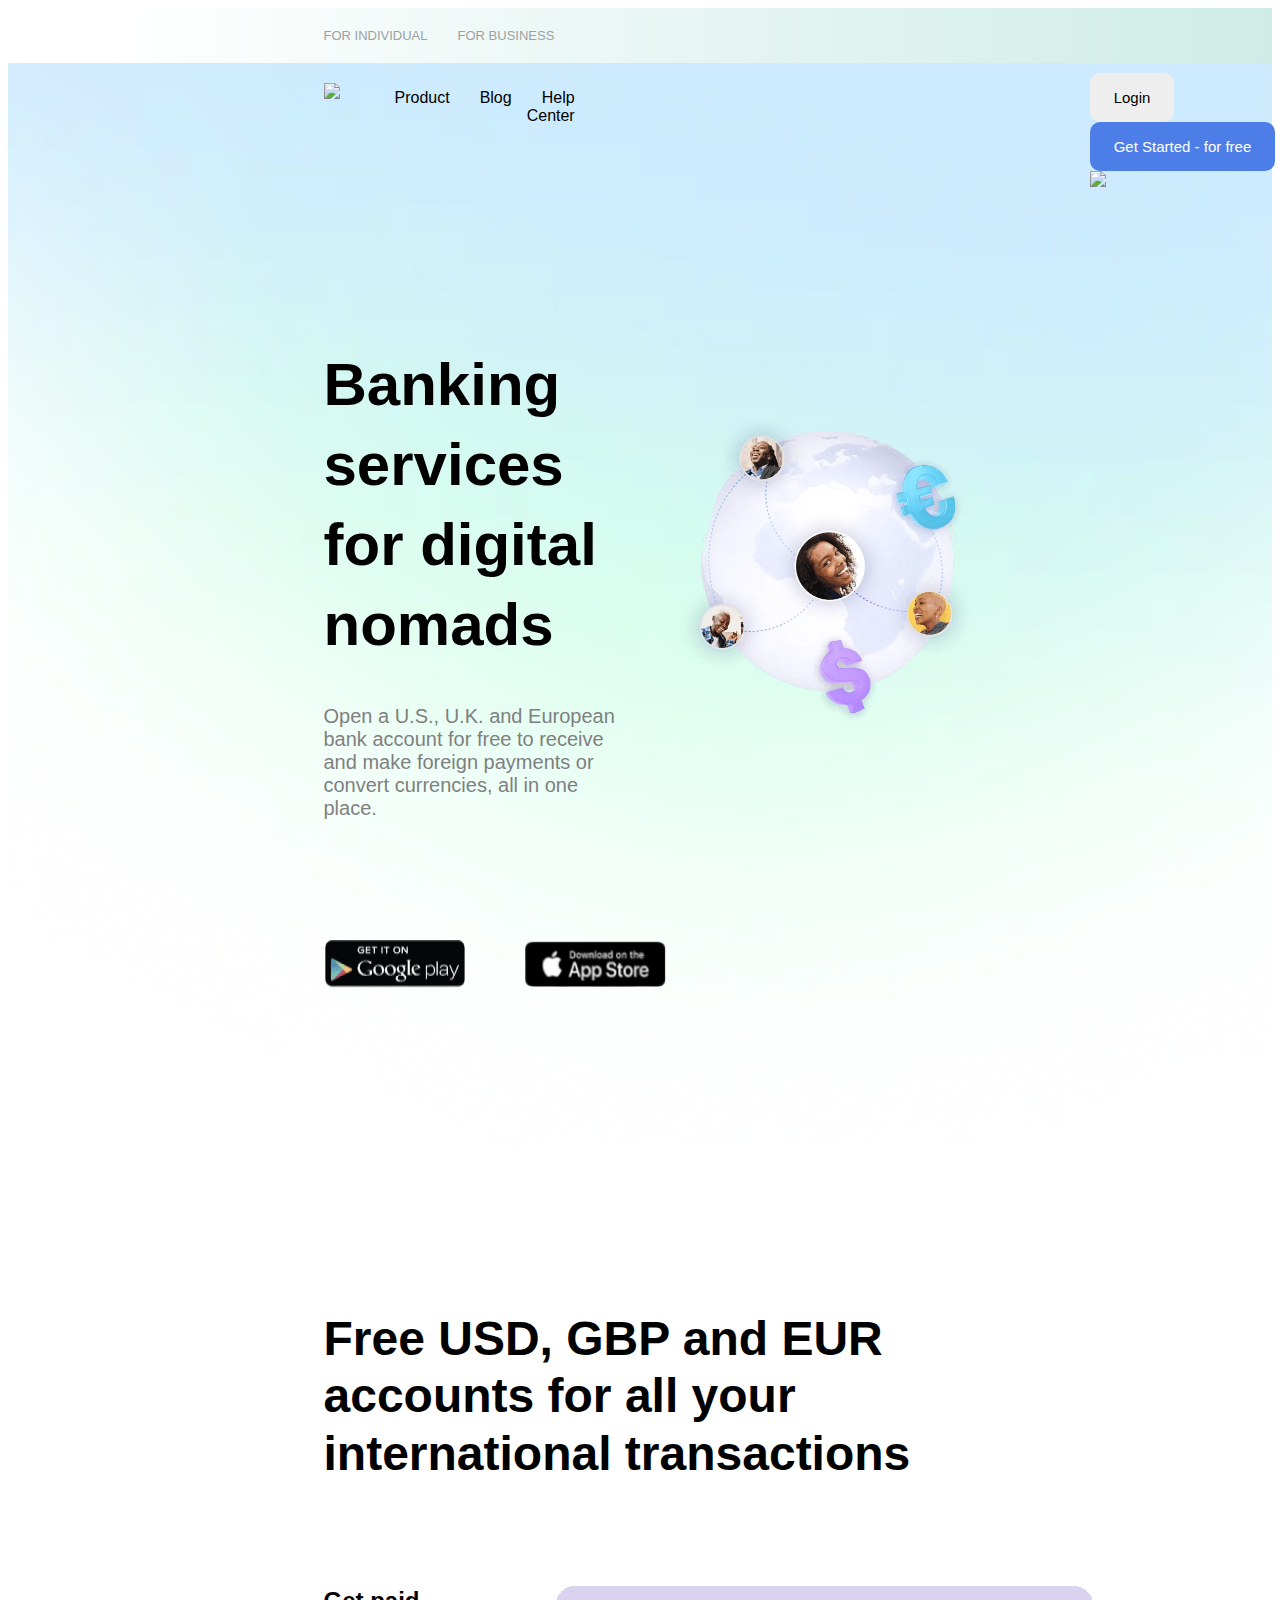
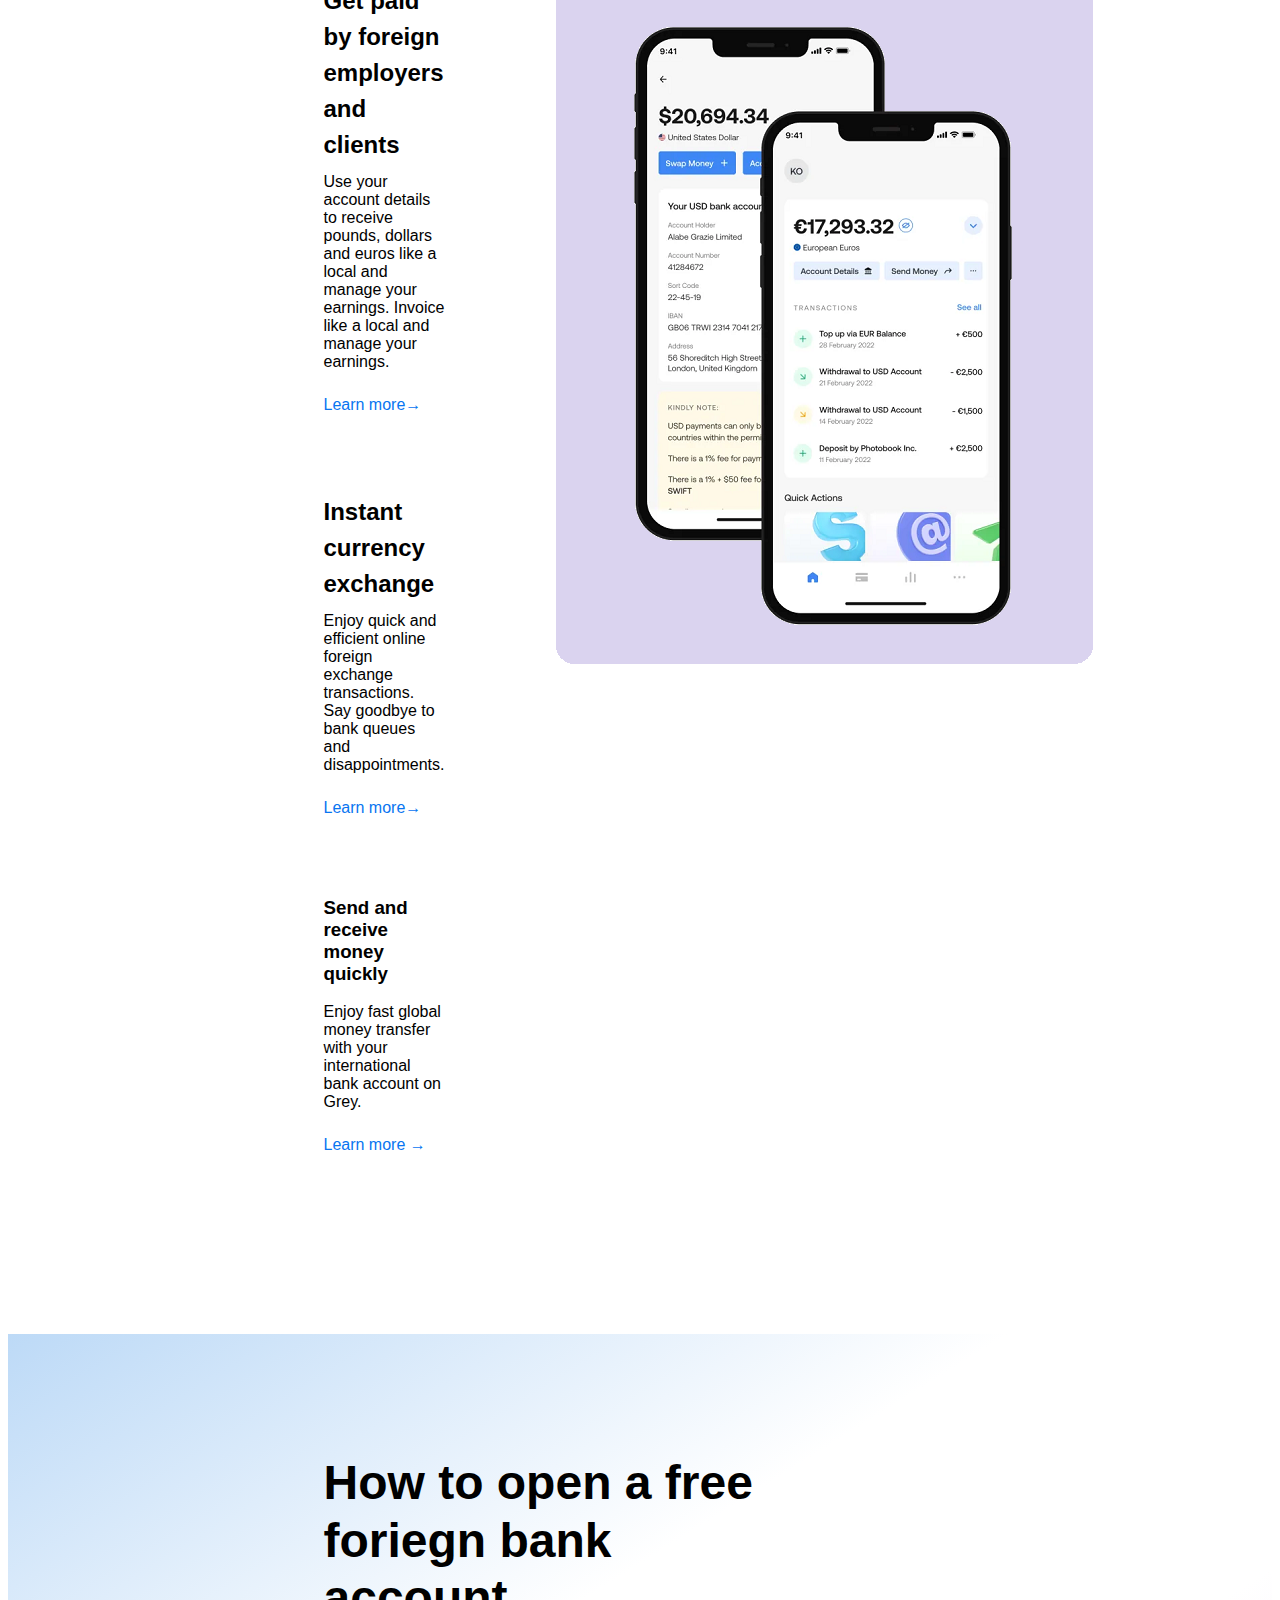
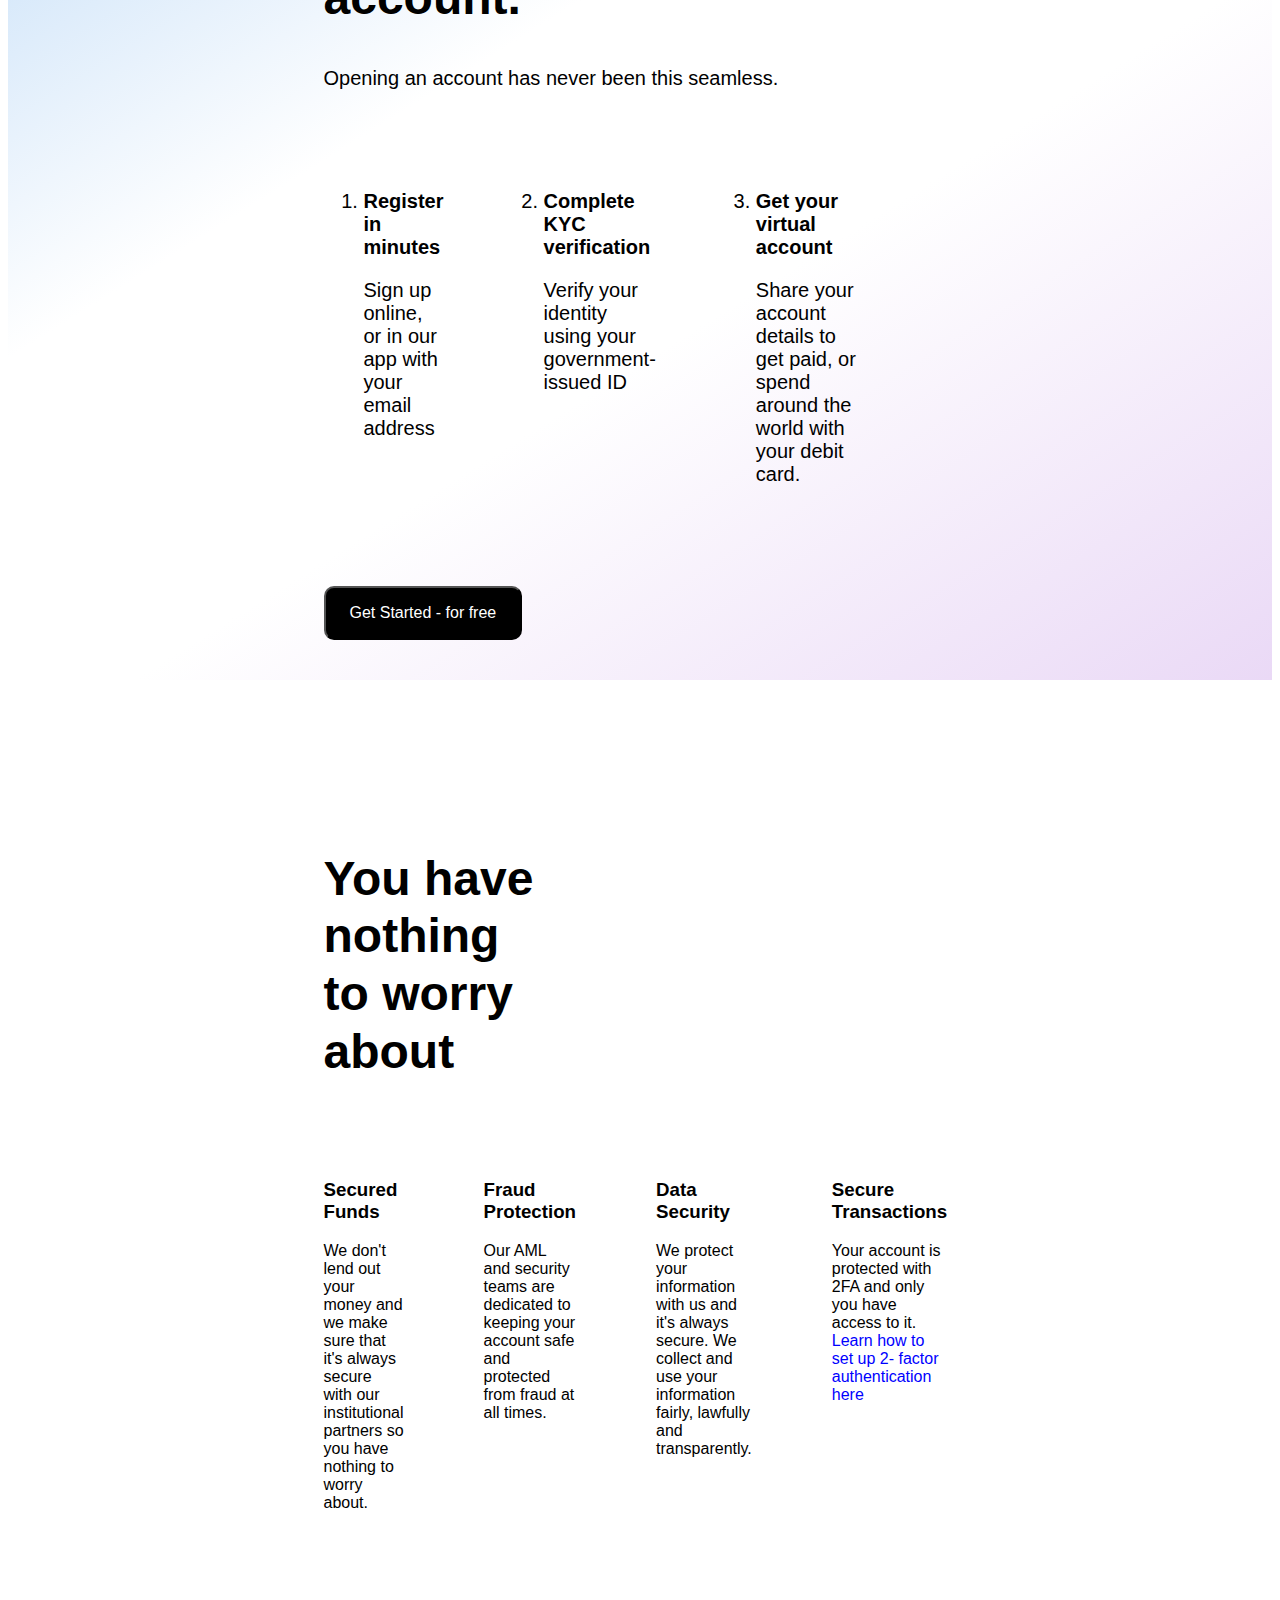
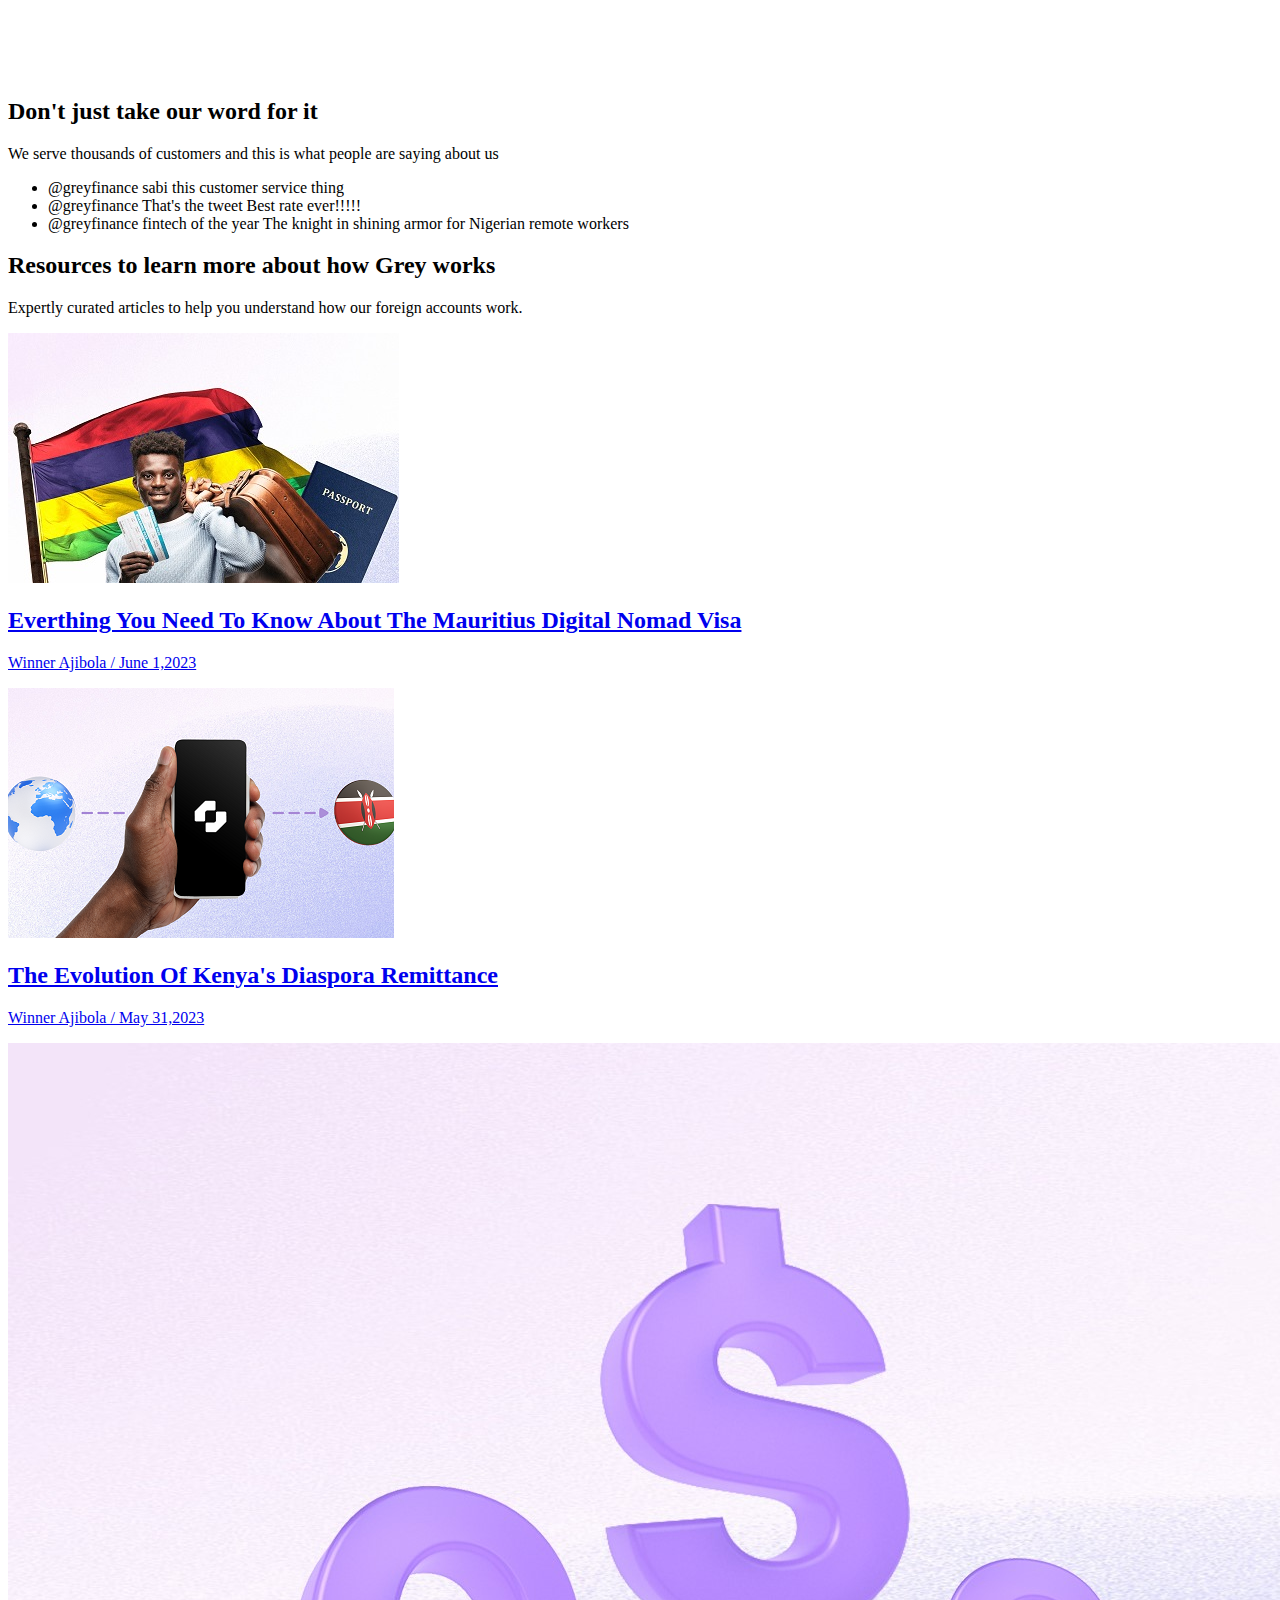
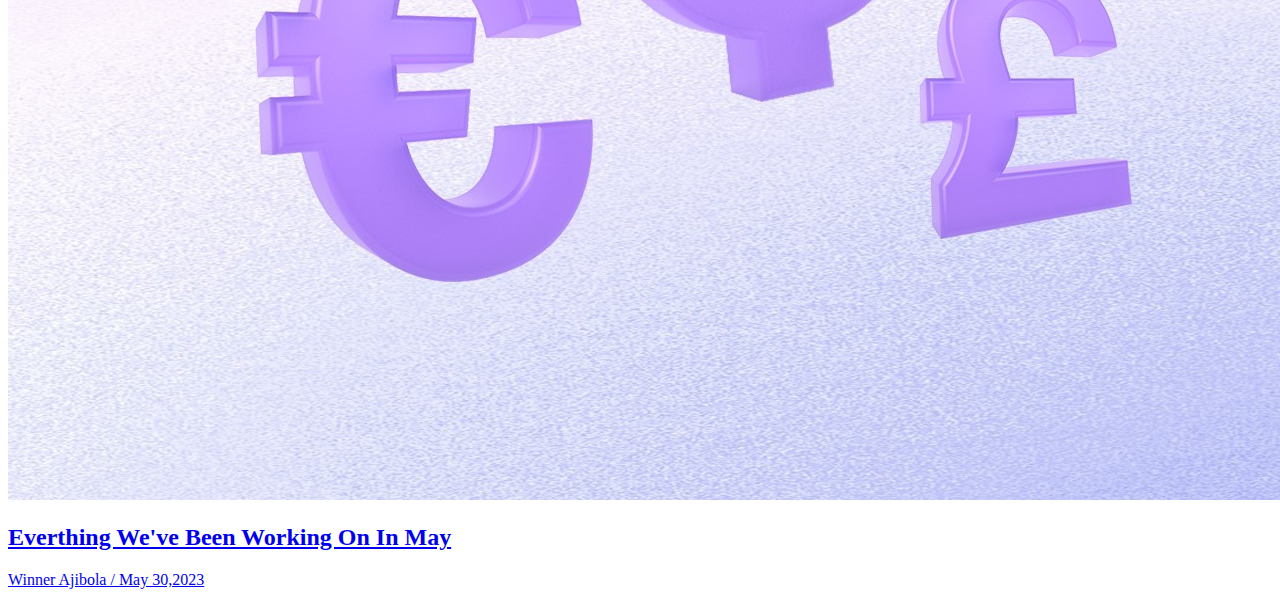
==== grey.html @ 2626959c "first commit" ====
<!DOCTYPE html>
<html lang="en">
<head>
    <title>GRAY CLONE</title>
    <link rel="stylesheet" type="text/css" href="style.css">
</head>
<body>
    <section class="switch">
        <nav>
                <ul class="nav">  
                    <li><a href="#">FOR INDIVIDUAL</a></li>
                    <li><a href="#">FOR BUSINESS</a></li>
                </ul>
        </nav>
    </section>

    <section class="section1">
        <nav id="navbar">
            <div class="logo">
                <img src="../grey/images/grey logo.webp">
            </div>
            <div class="container-1">
                <ul>
                    <li><a href="#">Product</a></li>
                    <li><a href="#">Blog</a></li>
                    <li><a href="#">Help Center</a></li>
                </ul>
            </div>

            <div id="log-in">
                <input class="button-login" type="button" value="Login" name="Login">
                <input class="button-get" type="button" value="Get Started - for free" name="Get Started-For Free">
                <img src="#" class="dropdown">
            </div>
        </nav>
        <div class="intro">
            <div class="body">
                <h1>Banking services for digital nomads</h1>
                <p>Open a U.S., U.K. and European bank account for free to receive and make foreign payments or convert currencies, all in one place.</p>
                <div class="store">
                    <a href="#"><img src="./images/googleplay.png"></a>
                    <a href="#"><img src="./images/applestore.png"></a>
                </div>
            </div>
            
            <div id="image1">
                <!--<img src="../grey/images/image1.webp">-->
            </div>
        </div>
    </section>

    <section class="section2">
        <h1>Free USD, GBP and EUR accounts for all your international transactions</h1>

        <div id="sec2body">

            <div id="items">

                <div class="item1">
                    <h2>Get paid by foreign employers and clients</h2>
                    <p>Use your account details to receive pounds, dollars and euros like a local and manage your earnings. Invoice like a local and manage your earnings.</p>
                    <a href="#">Learn more&#8594;</a>
                </div>
                
                <div class="item2">
                    <h2>Instant currency exchange</h2>
                    <p>Enjoy quick and efficient online foreign exchange transactions. Say goodbye to bank queues and disappointments.</p>
                    <a href="#">Learn more&#8594;</a>
                </div>

                <div class="item3">
                    <h3>Send and receive money quickly</h3>
                    <p>Enjoy fast global money transfer with your international bank account on Grey.</p>
                    <a href="#">Learn more &#8594;</a>
                </div>
            </div>

            <div id="sec2img">
                <img src="./images/sec2img.png">
            </div>
        </div>
    </section>

    <section class="section3">
        <div class="sec3body">
            <h2>How to open a free foriegn bank account.</h2>

            <p>Opening an account has never been this seamless.</p>
            
            <div class="section3-list">
                <ol>

                    <li>
                        <h3>Register in minutes</h3>
                        <p>Sign up online, or in our app with your email address</p>
                    </li>

                    <li>
                        <h3>Complete KYC verification</h3>
                        <p>Verify your identity using your government-issued ID</p>
                    </li>

                    <li>
                        <h3>Get your virtual account</h3>
                        <p>Share your account details to get paid, or spend around the world with your debit card.</p>
                    </li>

                </ol>
            </div>

            <button class="getstarted" >Get Started - for free</button>
        </div>

    </section>

    <section class="section4">
        <div class="sec4body">
            <h2>You have nothing to worry about</h2>
            
            <div class="section4-list">
                <ul>

                    <li>
                        <h3>Secured Funds</h3>
                        <p>We don't lend out your money and we make sure that it's always secure with our institutional partners so you have nothing to worry about.</p>
                    </li>

                    <li>
                        <h3>Fraud Protection</h3>
                        <p>Our AML and security teams are dedicated to keeping your account safe and protected from fraud at all times.</p>
                    </li>

                    <li>
                        <h3>Data Security</h3>
                        <p>We protect your information with us and it's always secure. We collect and use your information fairly, lawfully and transparently.</p>
                    </li>

                    <li>
                        <h3>Secure Transactions</h3>
                        <p>Your account is protected with 2FA and only you have access to it. <a href="#"> Learn how to set up 2- factor authentication here</a></p>
                    </li>

                </ul>
            </div>

        </div>
    </section>

    <section class="section5">
        <h2>Don't just take our word for it</h2>
        <p>We serve thousands of customers and this is what people are saying about us</p>
        <div class="section5-list">
            <ul>
                <li>@greyfinance sabi this customer service thing</li>
                <li>@greyfinance That's the tweet Best rate ever!!!!!</li>
                <li>@greyfinance fintech of the year The knight in shining armor for Nigerian remote workers</li>
            </ul>
        </div>
    </section>

    <section class="section6">
        <h2>Resources to learn more about how Grey works</h2>
        <p>Expertly curated articles to help you understand how our foreign accounts work.</p>
        <div class="section6-list">
            <div>
                <a href="#">
                    <img src="./images/sect6img1.jpg">
                    <h2>Everthing You Need To Know About The Mauritius Digital Nomad Visa</h2>
                    <p>Winner Ajibola / June 1,2023</p>
                </a>

                <a href="#">
                    <img src="./images/sect6img2.png">
                    <h2>The Evolution Of Kenya's Diaspora Remittance</h2>
                    <p>Winner Ajibola / May 31,2023</p>
                </a>

                <a href="#">
                    <img src="./images/sect6img3.jpg">
                    <h2>Everthing We've Been Working On In May</h2>
                    <p>Winner Ajibola / May 30,2023</p>
                </a>

            </div>
        </div>
    </section>
</body>
</html>
---- style.css ----
body{
    background-color: white;
    color: black;
    margin: none;
}

 /* switch between individual and business */
.switch{
    background: linear-gradient(to left, #ceece5 0%, rgba(217, 232, 233, 0) 92%);
    width: 100%; 
    background-size: cover;
    padding: 0px;
    box-sizing: border-box;
}

.nav{
    list-style: none; 
    margin: 20px 315.5px;
    padding: 0px ;
    display: flex;
    justify-content: start;
}

.nav a{
    color: rgb(158, 161, 163);
    text-decoration: none;
    font-family: Verdana, Tahoma, sans-serif;
    font-size: 13px;
    text-size-adjust: 13px;
}

.nav li{
    display: flex;
    margin-right: 30px;
}

/* section 1 including nav bar*/
.section1{
    background-image: url(images/hero-bj.webp);
    min-height: 100vh;
    background-position: 50% 0;
    background-repeat: no-repeat;
    background-size: cover;
    padding-top: 10px;
    padding-left: 0px;
    padding-right: 25px;
}

#navbar{
    margin: 0px 315.5px;
    align-content: center;
}

nav{
    display: flex;
    justify-content: space-between;
}

.logo img{
    max-width: 100px;
    max-height: 29.53px;
    padding: 0%;
    margin-top: 10px;
    align-content: flex-start;
}

.container-1{
    margin-right: 500px;
}


.container-1 ul{
    display: flex;
    list-style: none; 
}

.container-1 a{
    text-decoration: none;
    color: black;
    padding: 15px;
    font-family: Aeonik, sans-serif;
    font-size: 16px;
    font-weight: 400;
}

#log-in{
    margin-right: 15px;
    align-items: start;
}

.button-login{
    background-color: rgb(238, 238, 238);
    color: #000000;
    border-radius: 10px;
    padding: 16px 24px;
    font-size: 15px;
    font-family: sans-serif;
    margin-right: 5px;
    border-style: none;
}

.button-get{
    background-color: rgb(77, 126, 231);
    color: #ffffff;
    border-radius: 10px;
    padding: 16px 24px;
    font-size: 15px;
    font-family: sans-serif;
    border-style: none;
}
   
.intro{
    margin: 100px 315.5px;
    padding: 14px 0px 140px 0px;
    display: flex;
    align-content: center;
}

.body{
    margin-right: 50px;
}

.body h1{
    font-family: Aeonik, sans-serif;
    line-height: 80px;
    font-size: 60px;
    font-weight: 1000px;
}

.body p{
    font-family: Aeonik, sans-serif;
    font-size: 20px;
    font-weight: 3px;
    color: grey;
}

#image1{
    height: 530px;
    max-width: 100%;
    min-width: 50%;
    background-image: url(./images/image1.webp);
    background-position: 50%;
    background-repeat: no-repeat;
    background-size: contain;
    border-radius: 20px;
    position: relative;
}

.store{
    display: flex;
    max-width: 300px;
}

.store a{
    max-width: 100px;
    max-height: 29.53px;
    padding-right: 100px;
    margin: 100px 0px;
}

/* section 2 */
.section2{
    background-color: white;
    margin: 100px 315.5px;
}

.section2 h1{
    color: black;
    font-family: Aeonik, sans-serif;
    font-size: 48px;
    font-weight: 700;
    line-height: 120%;
    margin-bottom: 80px;
}

#sec2body{
    display: flex;
    margin-top: 100px;
    justify-content: space-between;
}

#items{
    margin-right: 50px;
}

.item1{
    margin: 0px 60px 80px 0px;
    font-family: Aeonik, sans-serif;
}

.item1 h2{
    font-size: 24px;
    margin: 0px 0px 10px 0px;
    line-height: 36px;
}

.item1 p{
    font-size: 16px;
    font-weight: 400;
    margin: 0px 0px 25px 0px;
}

.item1 a{
    text-decoration: none;
    color: rgb(8, 117, 241);
    margin: 14px 0px;
    font-size: 16px;
    font-weight: 500;
    line-height: inherit;
    cursor: pointer;
}

.item2{
    margin: 0px 60px 80px 0px;
    font-family: Aeonik, sans-serif;
}

.item2 h2{
    font-size: 24px;
    margin: 0px 0px 10px 0px;
    line-height: 36px;
}

.item2 p{
    font-size: 16px;
    font-weight: 400;
    margin: 0px 0px 25px 0px;
}

.item2 a{
    text-decoration: none;
    color: rgb(8, 117, 241);
    margin: 14px 0px;
    font-size: 16px;
    font-weight: 500;
    line-height: inherit;
    cursor: pointer;
}

.item3{
    margin: 0px 60px 80px 0px;
    font-family: Aeonik, sans-serif;
}

.item3 h2{
    font-size: 24px;
    margin: 0px 0px 10px 0px;
    line-height: 36px;
}

.item3 p{
    font-size: 16px;
    font-weight: 400;
    margin: 0px 0px 25px 0px;
}

.item3 a{
    text-decoration: none;
    color: rgb(8, 117, 241);
    margin: 14px 0px;
    font-size: 16px;
    font-weight: 500;
    line-height: inherit;
    cursor: pointer;
}

#sec2img{
    max-width: 600px;
    max-height: 700px;
    /*background-color: #d9ceec;*/
}

/* For Section 3 */
.section3{ 
    font-family: sans-serif;
    background-image: linear-gradient(148deg, rgba(49, 139, 229, .32), #fff 36%, #fff 59%, rgba(124, 19, 199, .16));
}

.sec3body{
    margin: 0px 315.5px;
    padding-top: 80px;
    padding-bottom: 40px;
}

.section3 h2{
    color: black;
    font-family: sans-serif;
    font-size: 48px;
    font-weight: 700;
    line-height: 120%;
    margin-right: 30%;
}

.section3 p{
    font-family: sans-serif;
    font-size: 20px;
}

.section3-list ol{
    display: flex;
    margin: 80px 0px;
}

.section3-list ol li{
    margin-right: 100px;
    font-family: sans-serif;
    font-size: 20px;
}

.section3-list ol li h3{
    font-family: sans-serif;
    font-weight: 600;
    font-size: 20px;
}

.getstarted{
    background-color: black;
    color: #fff;
    padding: 16px 24px;
    border-radius: 10px;
    font-family: sans-serif;
    font-size: 16px;
    font-weight: 400;
    position: relative;
}

/* section 4 */
.section4{
    margin: 170px 315.5px;
}

.sec4body h2{
    color: #000;
    margin-top: 0;
    margin-bottom: 16px;
    margin-right: 65%;
    font-family: sans-serif;
    font-size: 48px;
    font-weight: 700;
    line-height: 120%
}

.section4-list ul{
    display: flex;
    margin-top: 80px;
    font-family: sans-serif;
    font-size: 16px;
    list-style: none;
    padding: 0%;
}

.section4-list ul li{
    margin-right: 80px;
}

.section4-list ul li a{
    text-decoration: none;
    color: blue;
}
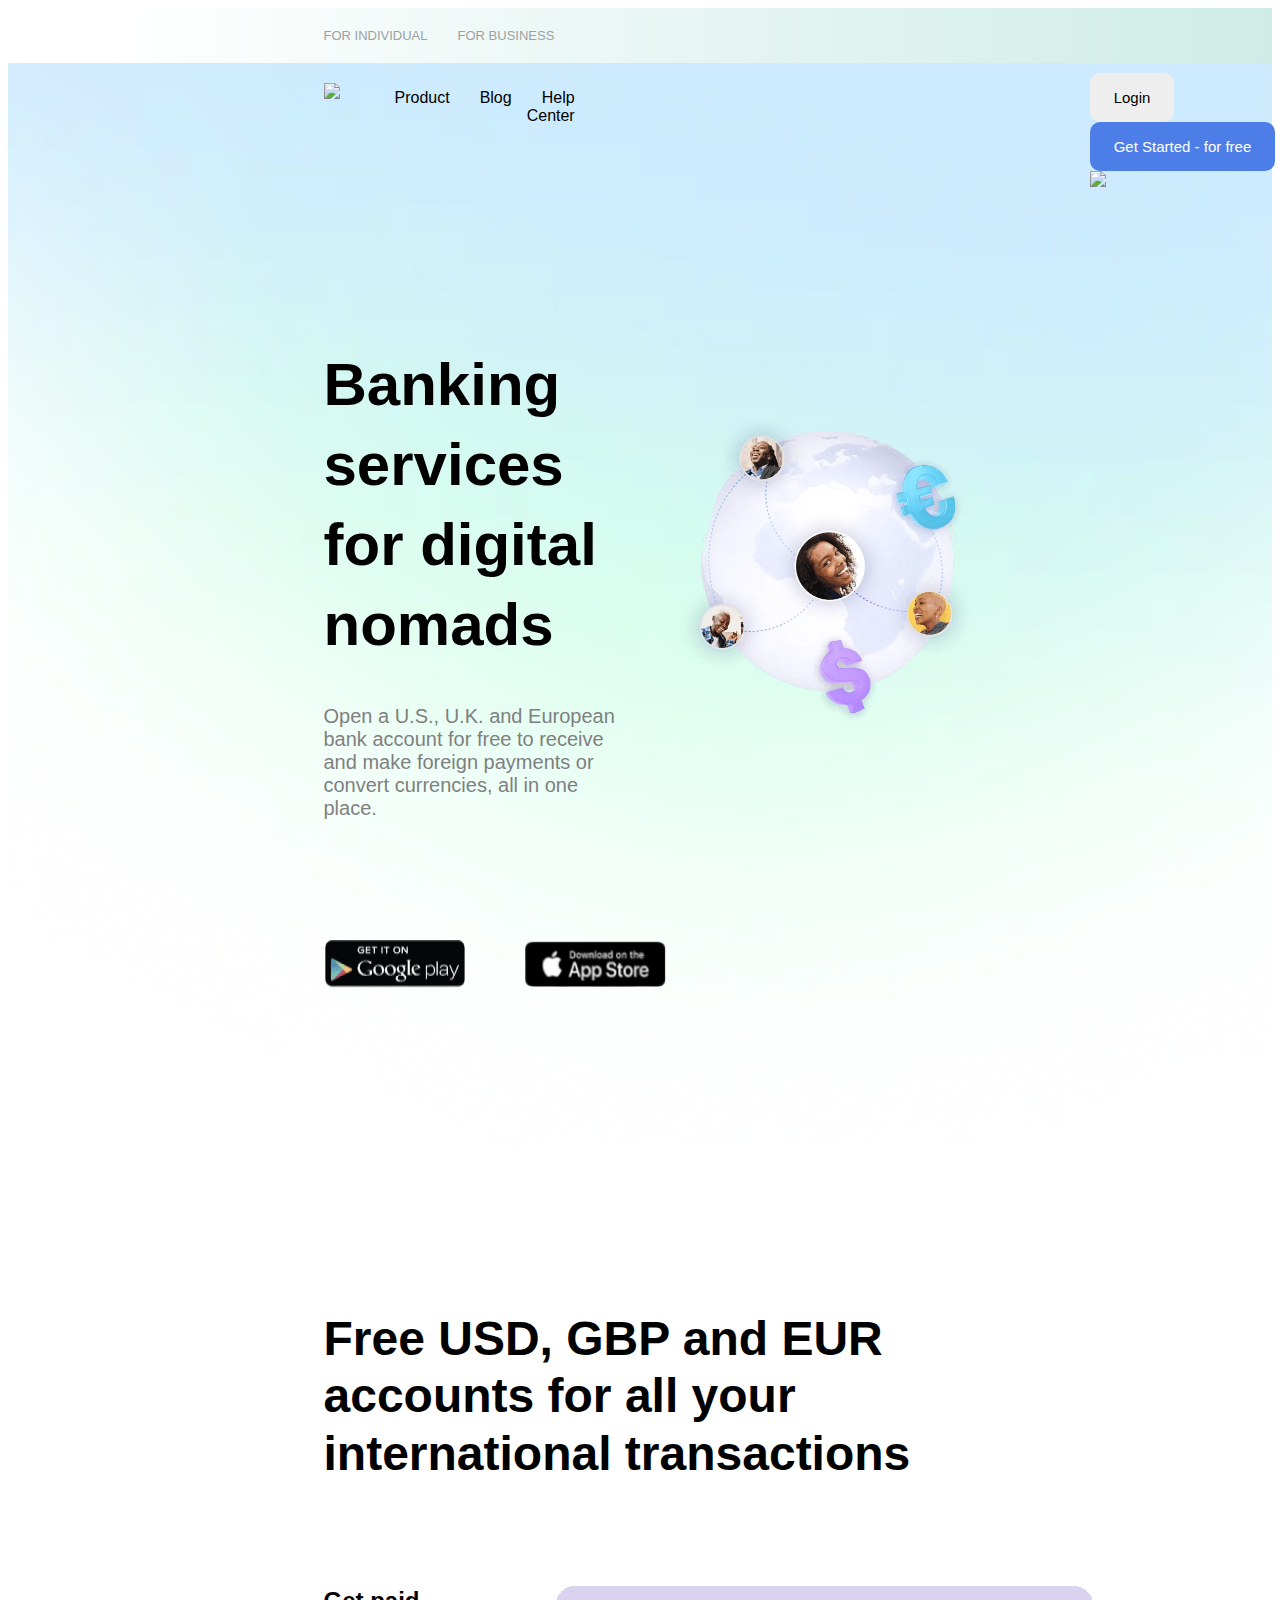
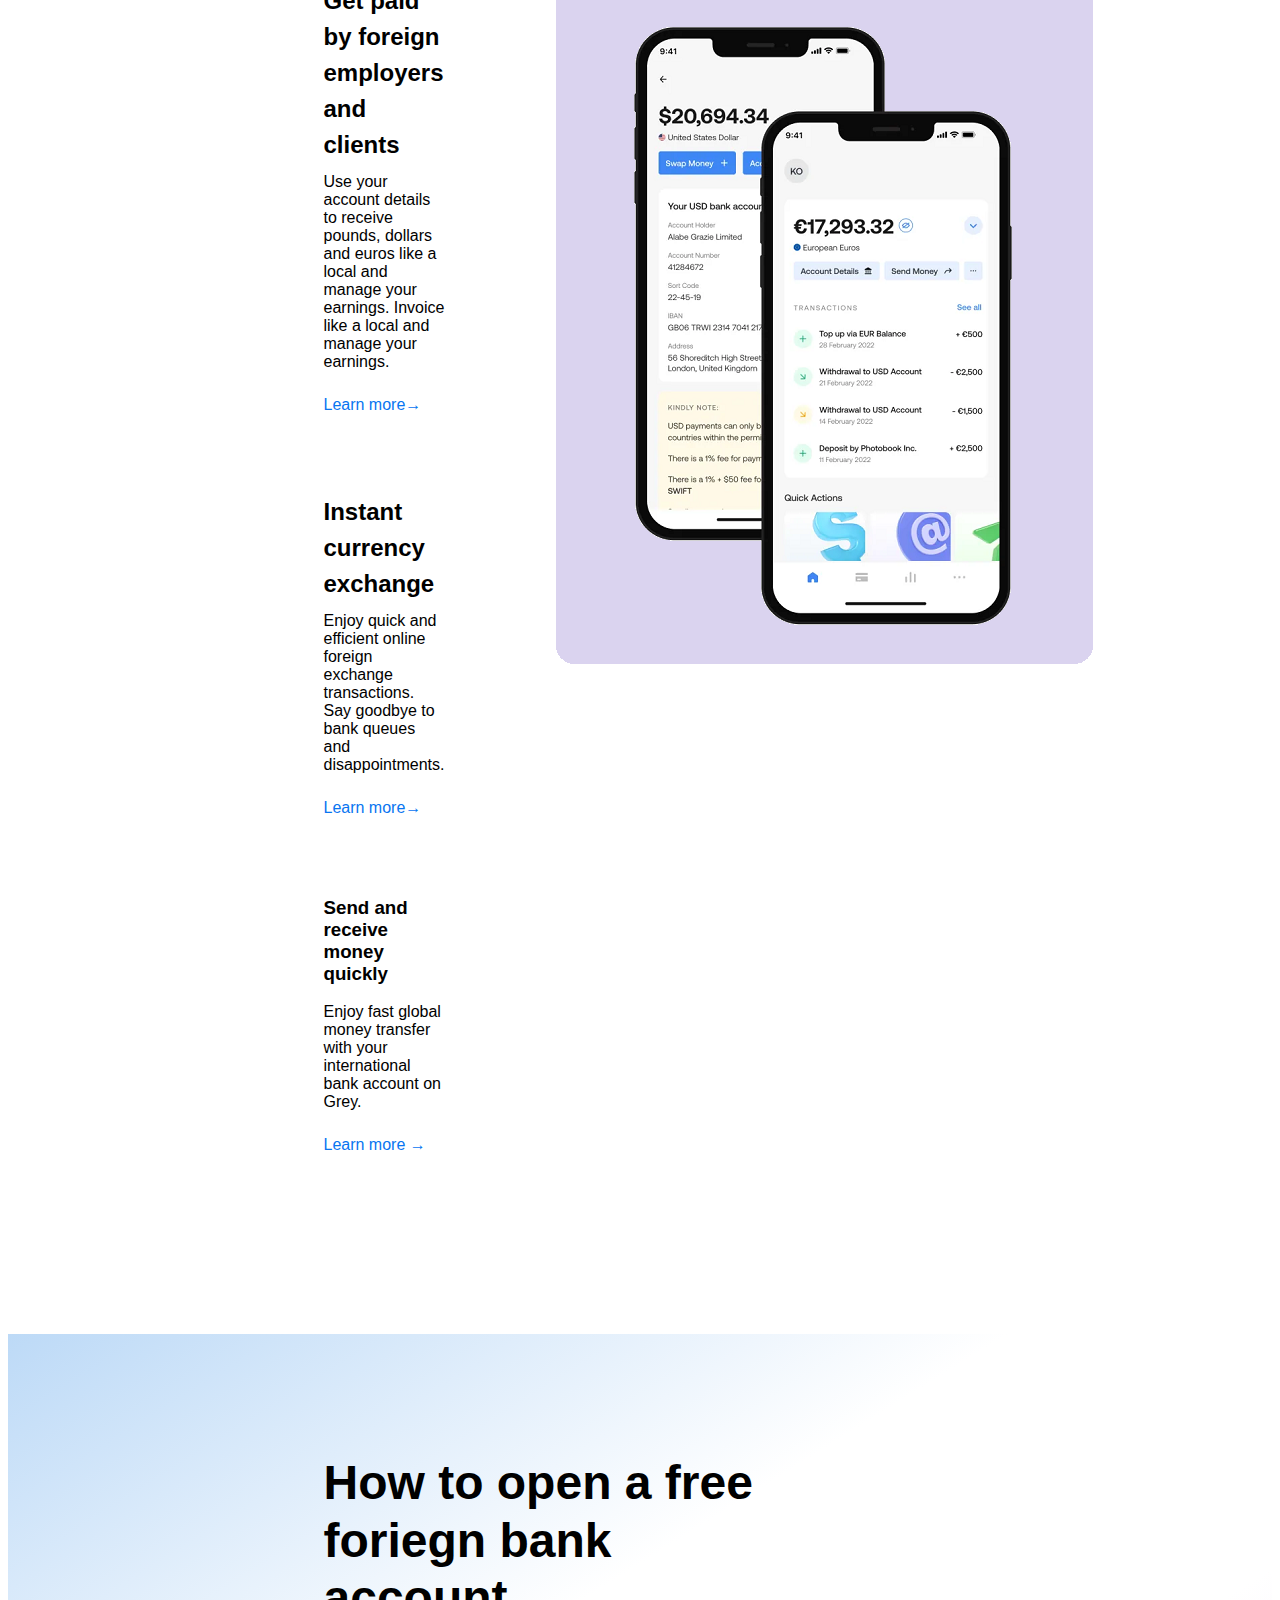
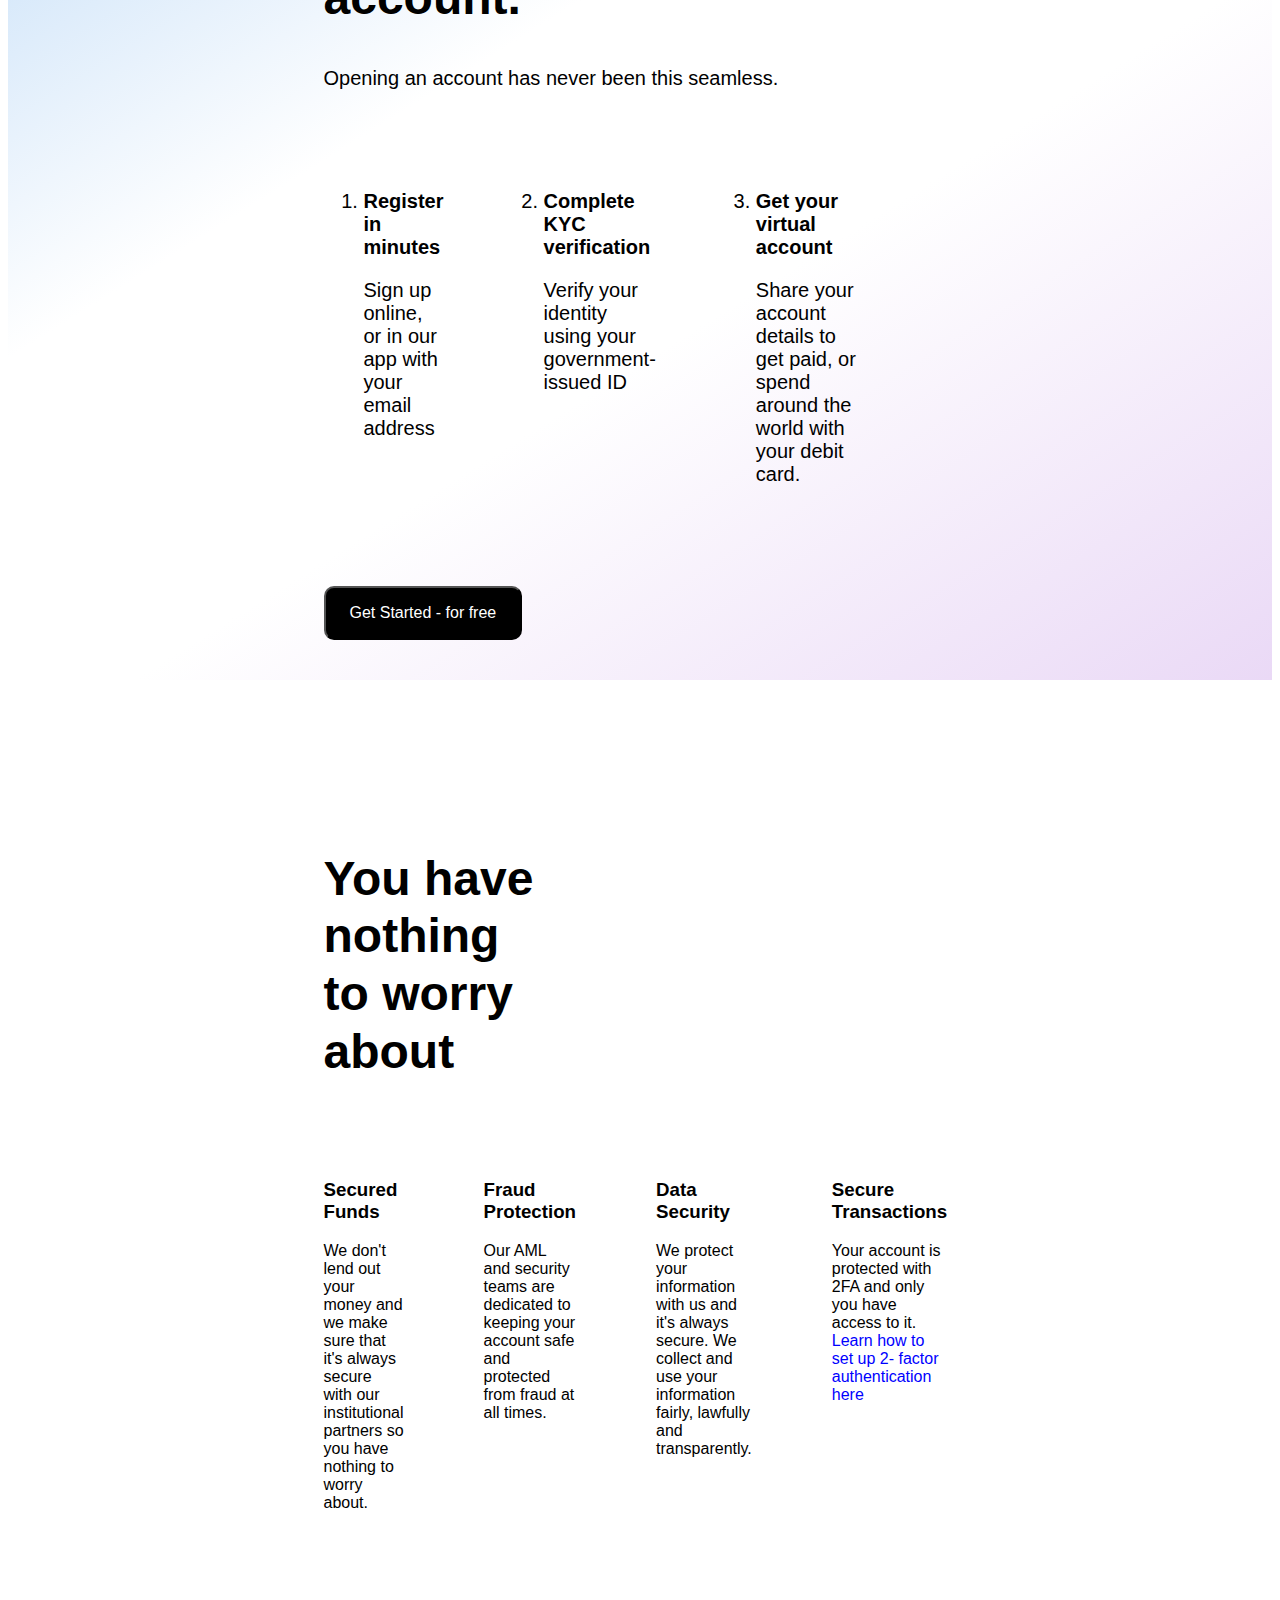
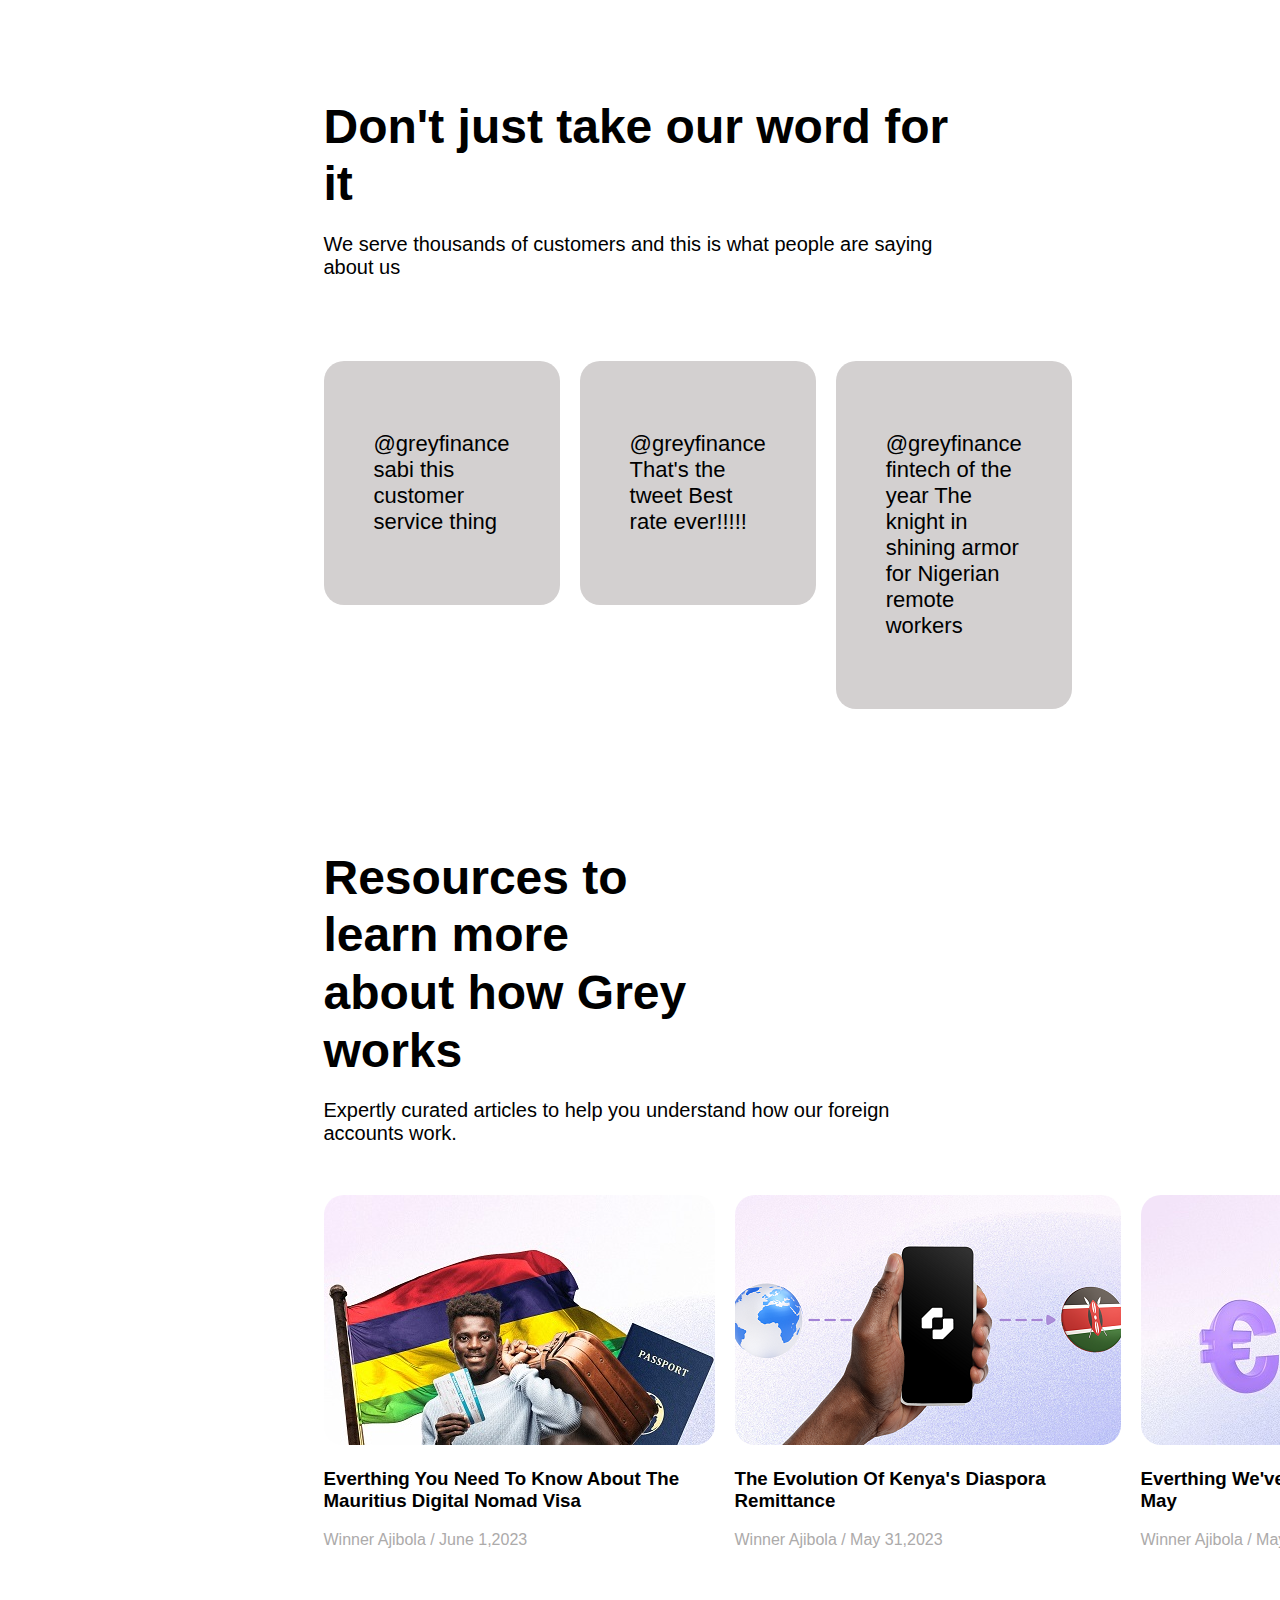
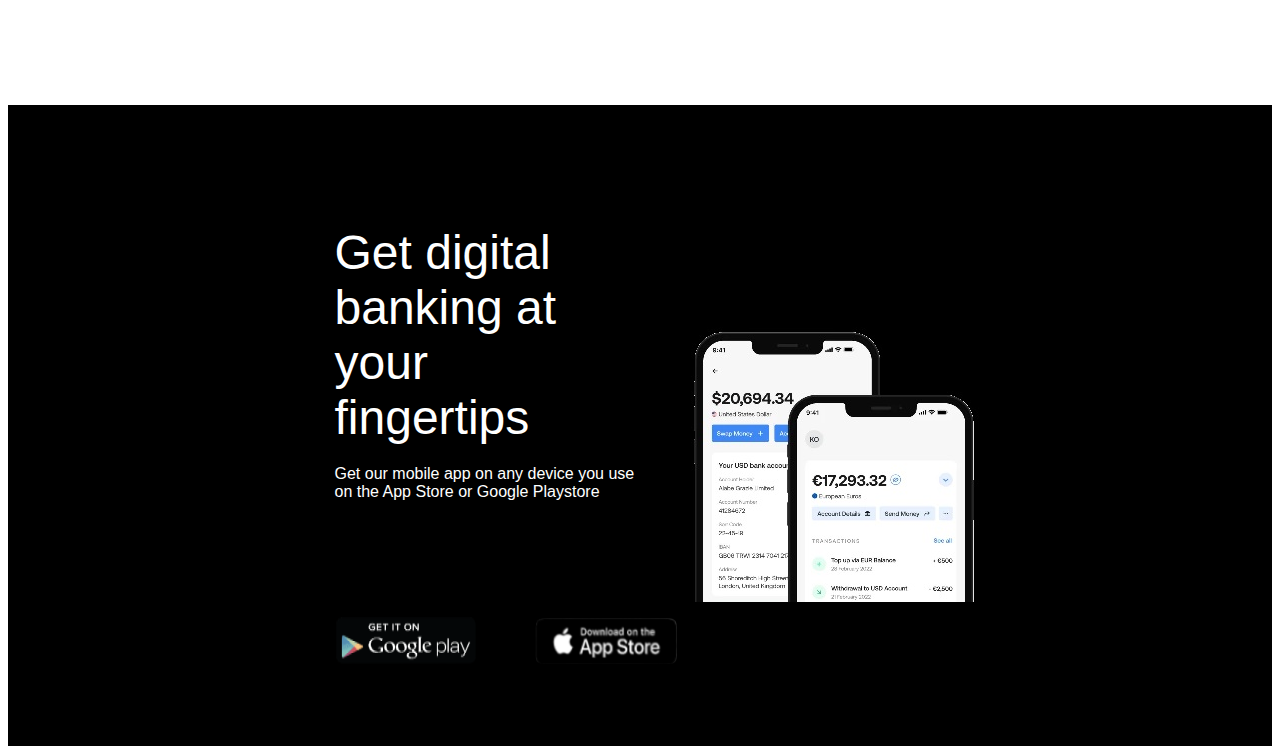
==== commit 1a44ea02: "second commit" ====
--- a/grey.html
+++ b/grey.html
@@ -162,27 +162,48 @@
         <h2>Resources to learn more about how Grey works</h2>
         <p>Expertly curated articles to help you understand how our foreign accounts work.</p>
         <div class="section6-list">
-            <div>
+            <div class="sect6link">
                 <a href="#">
                     <img src="./images/sect6img1.jpg">
-                    <h2>Everthing You Need To Know About The Mauritius Digital Nomad Visa</h2>
+                    <h3 class="long">Everthing You Need To Know About The Mauritius Digital Nomad Visa</h3>
                     <p>Winner Ajibola / June 1,2023</p>
                 </a>
-
+            </div>
+
+            <div class="sect6link">
                 <a href="#">
                     <img src="./images/sect6img2.png">
-                    <h2>The Evolution Of Kenya's Diaspora Remittance</h2>
+                    <h3>The Evolution Of Kenya's Diaspora Remittance</h3>
                     <p>Winner Ajibola / May 31,2023</p>
                 </a>
-
+            </div>
+
+            <div class="sect6link">
                 <a href="#">
                     <img src="./images/sect6img3.jpg">
-                    <h2>Everthing We've Been Working On In May</h2>
+                    <h3>Everthing We've Been Working On In May</h3>
                     <p>Winner Ajibola / May 30,2023</p>
                 </a>
-
-            </div>
-        </div>
-    </section>
+            </div>
+        </div>
+    </section>
+
+    <section class="section7">
+        <div class="sect7-body">
+            <div class="sect7-text">
+                <h2>Get digital banking at your fingertips</h2>
+                <p>Get our mobile app on any device you use on the App Store or Google Playstore</p>
+                <div class="store">
+                    <a href="#"><img src="./images/googleplay.png"></a>
+                    <a href="#"><img src="./images/applestore.png"></a>
+                </div>
+            </div>
+
+            <div class="sect7-img">
+                <img src="./images/sec7img.jpg">
+            </div>
+        </div>
+    </section>
+
 </body>
 </html>--- a/style.css
+++ b/style.css
@@ -5,6 +5,7 @@
 }
 
  /* switch between individual and business */
+
 .switch{
     background: linear-gradient(to left, #ceece5 0%, rgba(217, 232, 233, 0) 92%);
     width: 100%; 
@@ -35,6 +36,7 @@
 }
 
 /* section 1 including nav bar*/
+
 .section1{
     background-image: url(images/hero-bj.webp);
     min-height: 100vh;
@@ -159,6 +161,7 @@
 }
 
 /* section 2 */
+
 .section2{
     background-color: white;
     margin: 100px 315.5px;
@@ -271,6 +274,7 @@
 }
 
 /* For Section 3 */
+
 .section3{ 
     font-family: sans-serif;
     background-image: linear-gradient(148deg, rgba(49, 139, 229, .32), #fff 36%, #fff 59%, rgba(124, 19, 199, .16));
@@ -325,6 +329,7 @@
 }
 
 /* section 4 */
+
 .section4{
     margin: 170px 315.5px;
 }
@@ -356,4 +361,134 @@
 .section4-list ul li a{
     text-decoration: none;
     color: blue;
+}
+
+/*section 5*/
+
+.section5{
+    margin: 120px 315.5px;
+}
+.section5 h2{
+    color: #000;
+    margin-top: 0;
+    margin-bottom: 16px;
+    font-family: sans-serif;
+    font-size: 48px;
+    font-weight: 700;
+    line-height: 120%
+}
+
+.section5 p{
+    font-family: sans-serif;
+    font-size: 20px;
+}
+
+.section5-list ul{
+    list-style: none;
+    font-family: sans-serif;
+    font-size: 22px;
+    display: flex;
+    align-items: start;
+    padding: 0%;
+}
+
+.section5-list ul li{
+    display: block;
+    background-color: rgb(211, 208, 208);
+    padding: 70px 50px;
+    margin: 60px 20px 20px 0px;
+    max-width: 390px;
+    max-height: 250px;
+    border-radius: 20px;
+}
+
+/*section 6*/
+
+.section6{
+    margin: 120px 315.5px;
+}
+
+.section6 h2{
+    color: #000;
+    margin-top: 0;
+    margin-bottom: 16px;
+    margin-right: 40%;
+    font-family: sans-serif;
+    font-size: 48px;
+    font-weight: 700;
+    line-height: 120%
+}
+
+.section6 p{
+    font-family: sans-serif;
+    font-size: 20px;
+}
+
+.section6-list{
+    display: flex;
+}
+
+.section6-list .sect6link{
+    margin: 30px 20px 20px 0px ; 
+    align-content: space-between;
+    ,,
+    
+}
+
+.section6-list .sect6link a img{
+    border-radius: 20px;
+}
+
+.section6-list .sect6link a{
+    text-decoration: none;
+    font-size: 16px;
+    color: #000;
+    font-family: sans-serif;
+}
+
+.section6-list .sect6link .long{
+    margin-right: 20px;
+}
+
+.section6-list .sect6link a p{
+    color: rgb(172, 170, 170);
+    font-size: 16px;
+    font-family: sans-serif;
+    font-weight: 300;
+}
+
+.section7{
+    background-color: #000;
+}
+
+.sect7-body{
+    margin: 0px 326.5px;
+    display: flex;
+    justify-content: space-between;
+}
+
+.sect7-text{
+    margin-top: 100px;
+}
+
+.sect7-text h2{
+    color: #fff;
+    font-family: sans-serif;
+    font-size: 48px;
+    font-weight: 400;
+    margin: 20px 0px;
+}
+
+.sect7-text p{
+    color: #fff;
+    font-size: 16px;
+    font-family: sans-serif;
+}
+
+.store{
+    border-color: #fff;
+}
+
+.sect7-img{
+    margin-top: 150px;
 }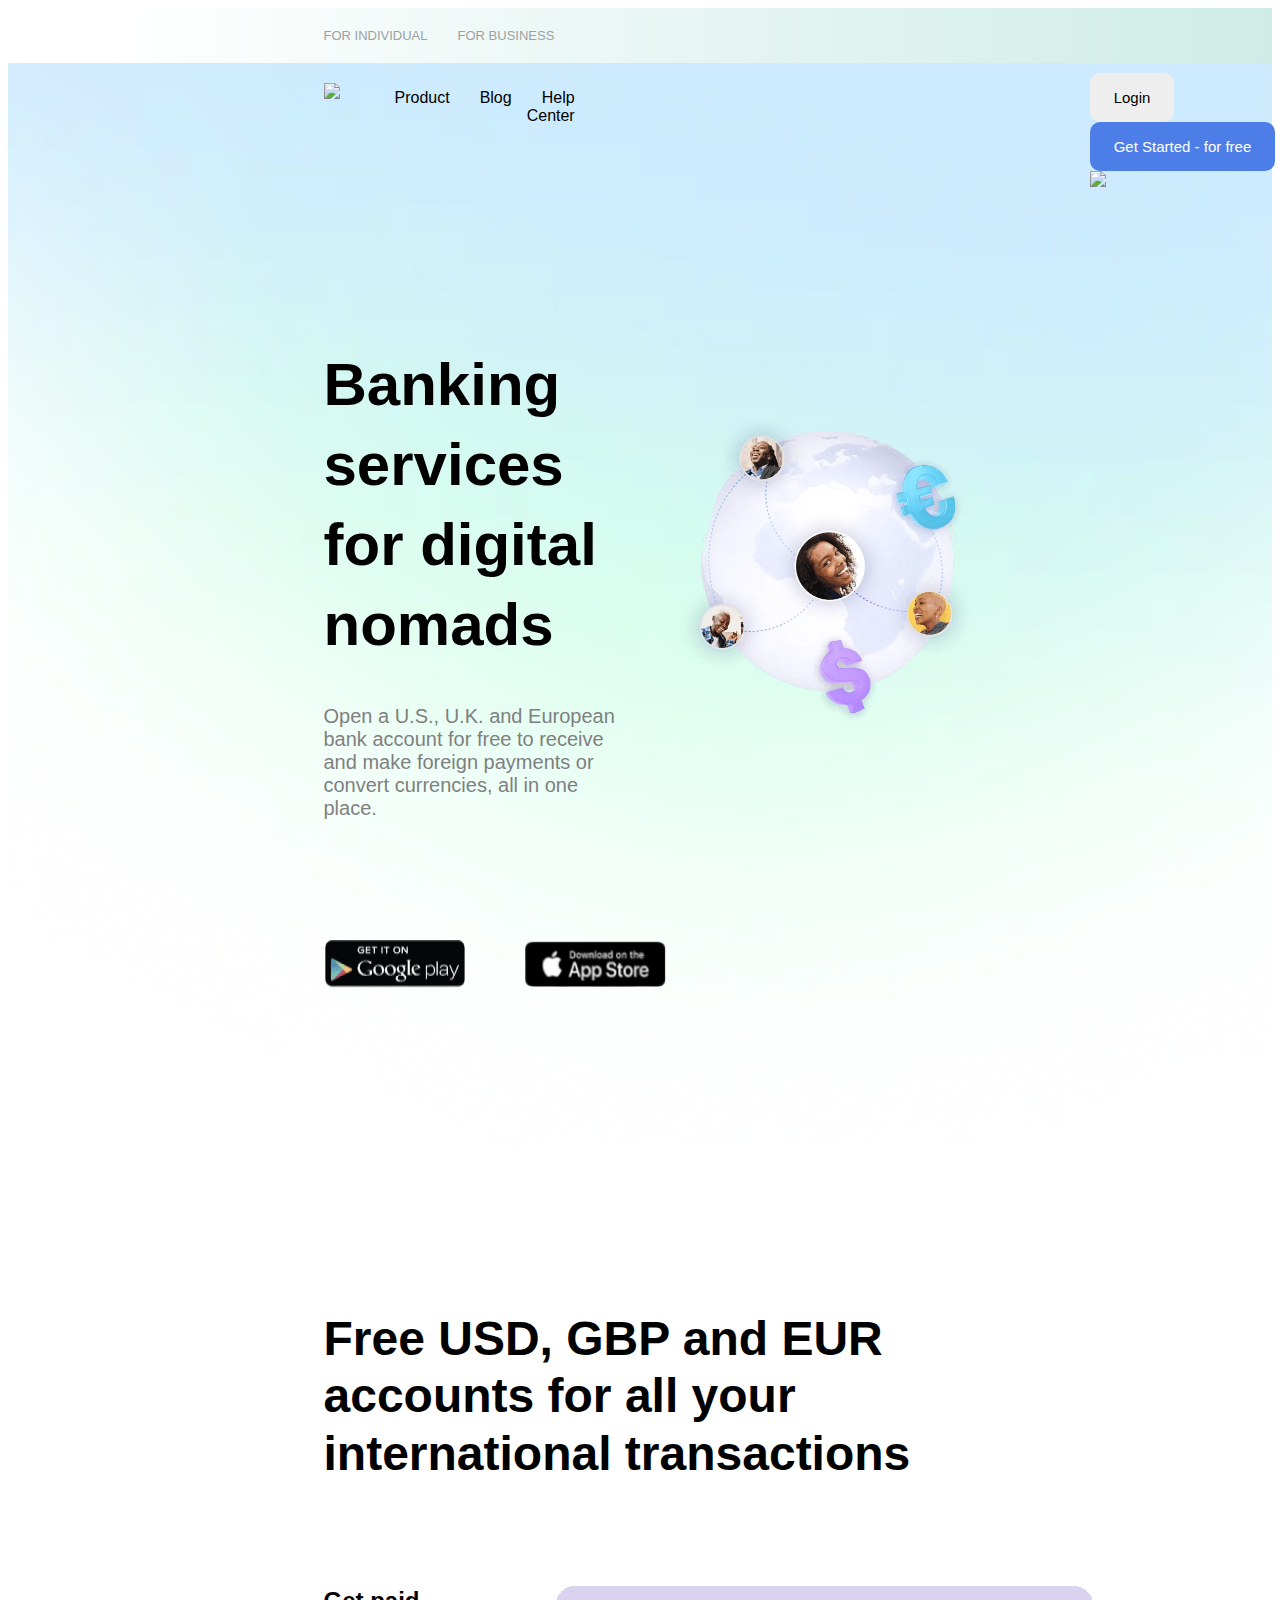
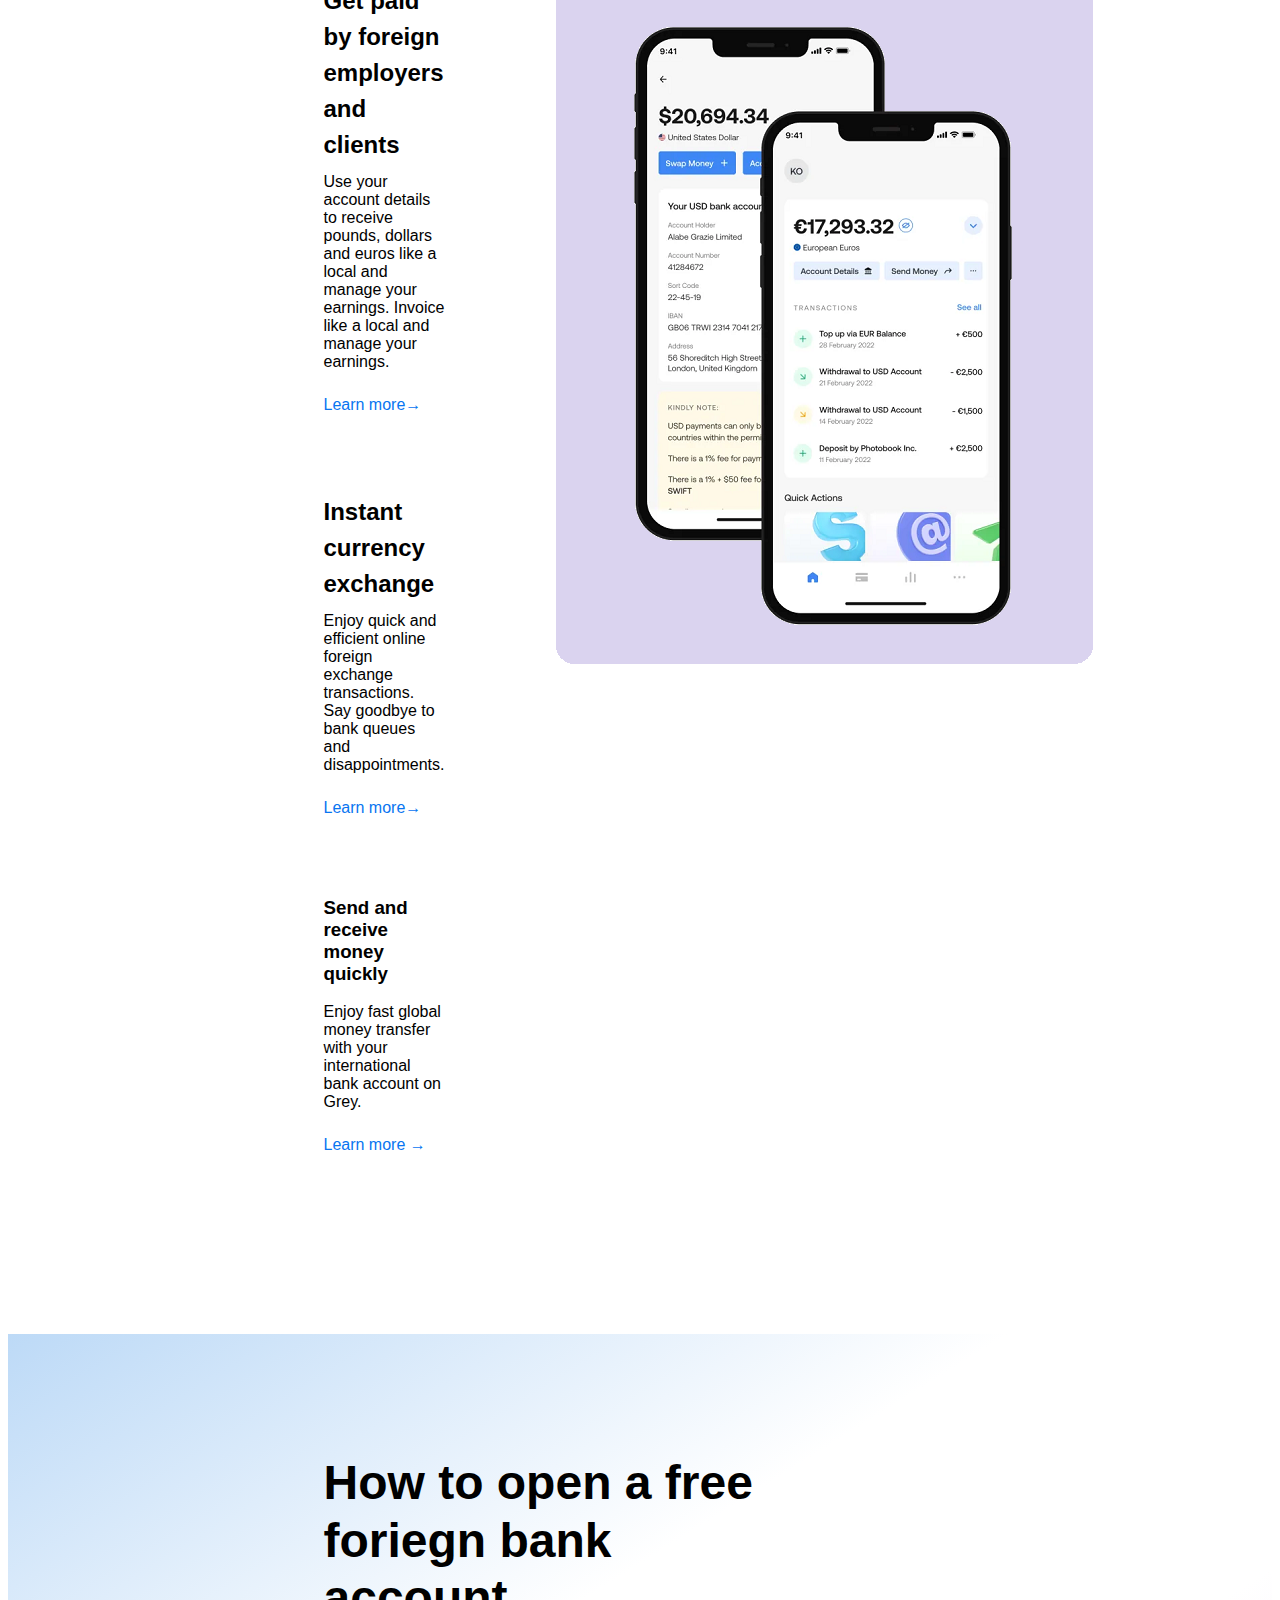
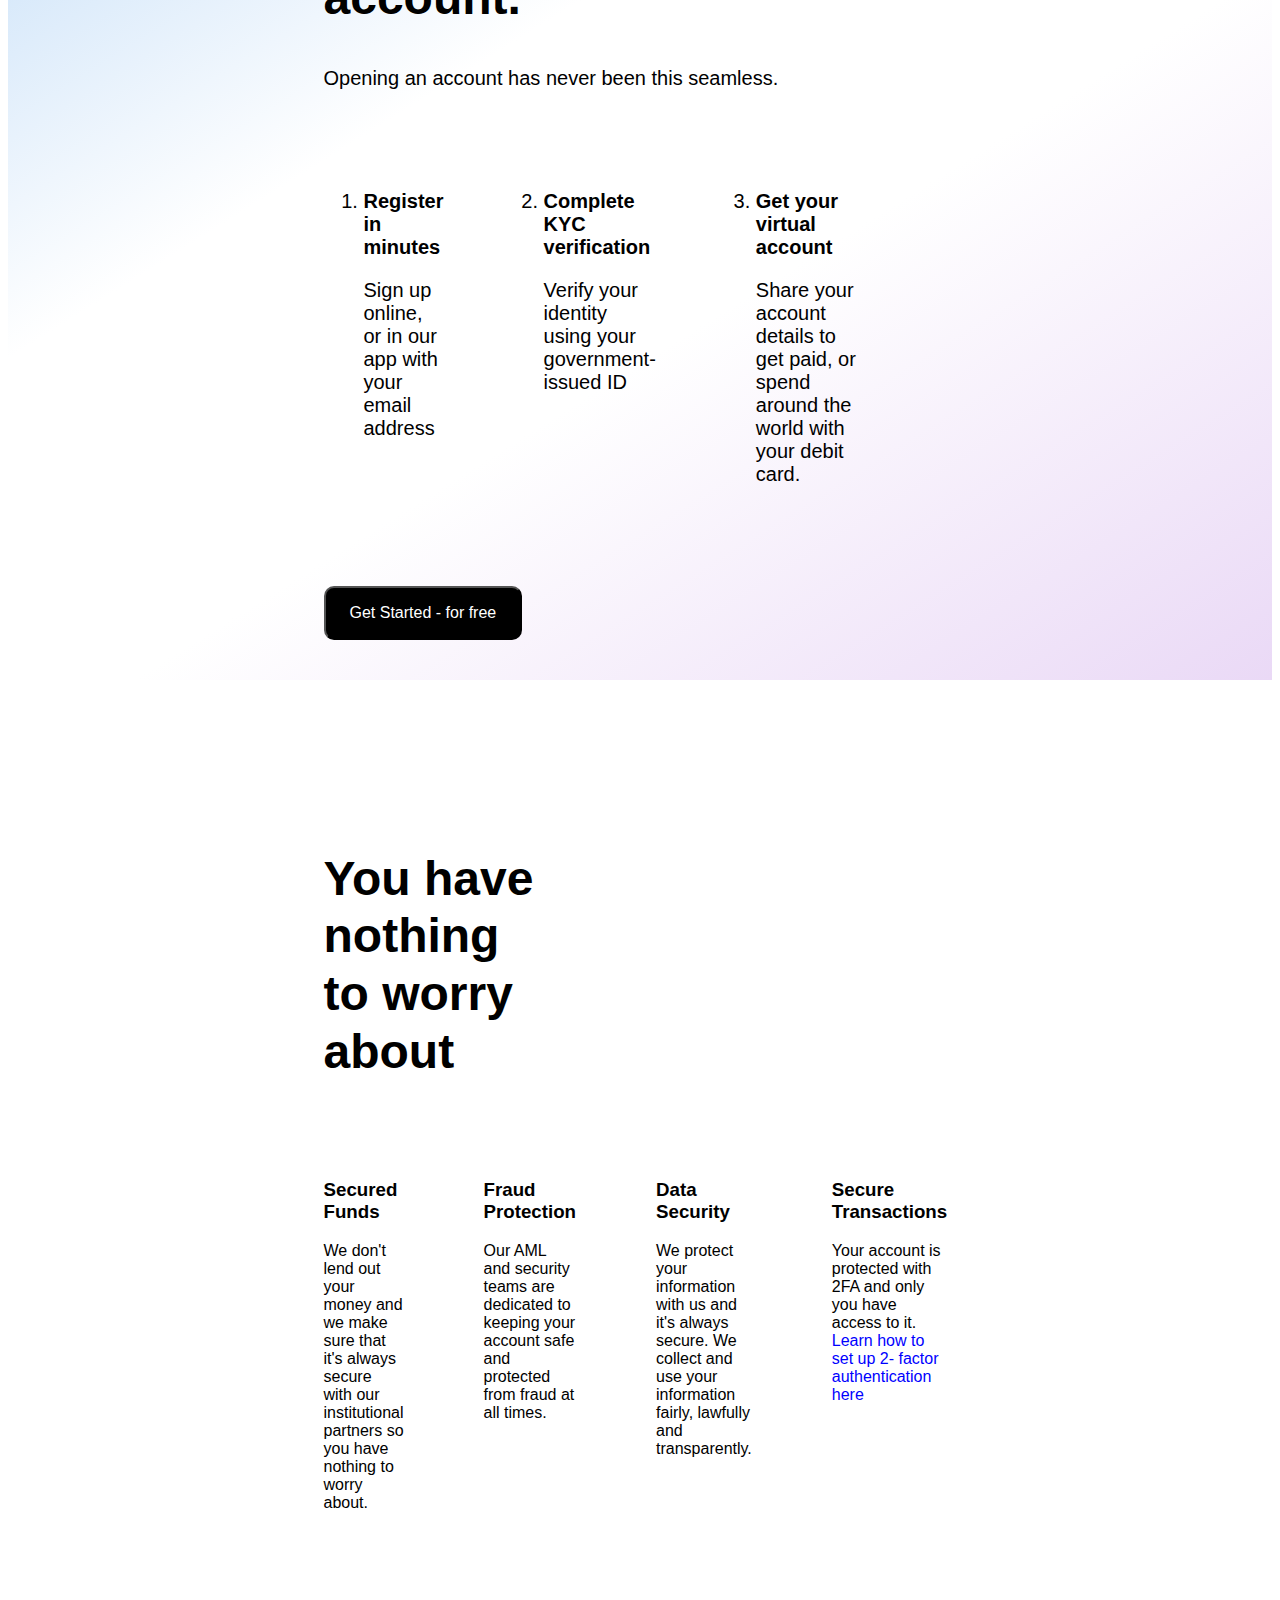
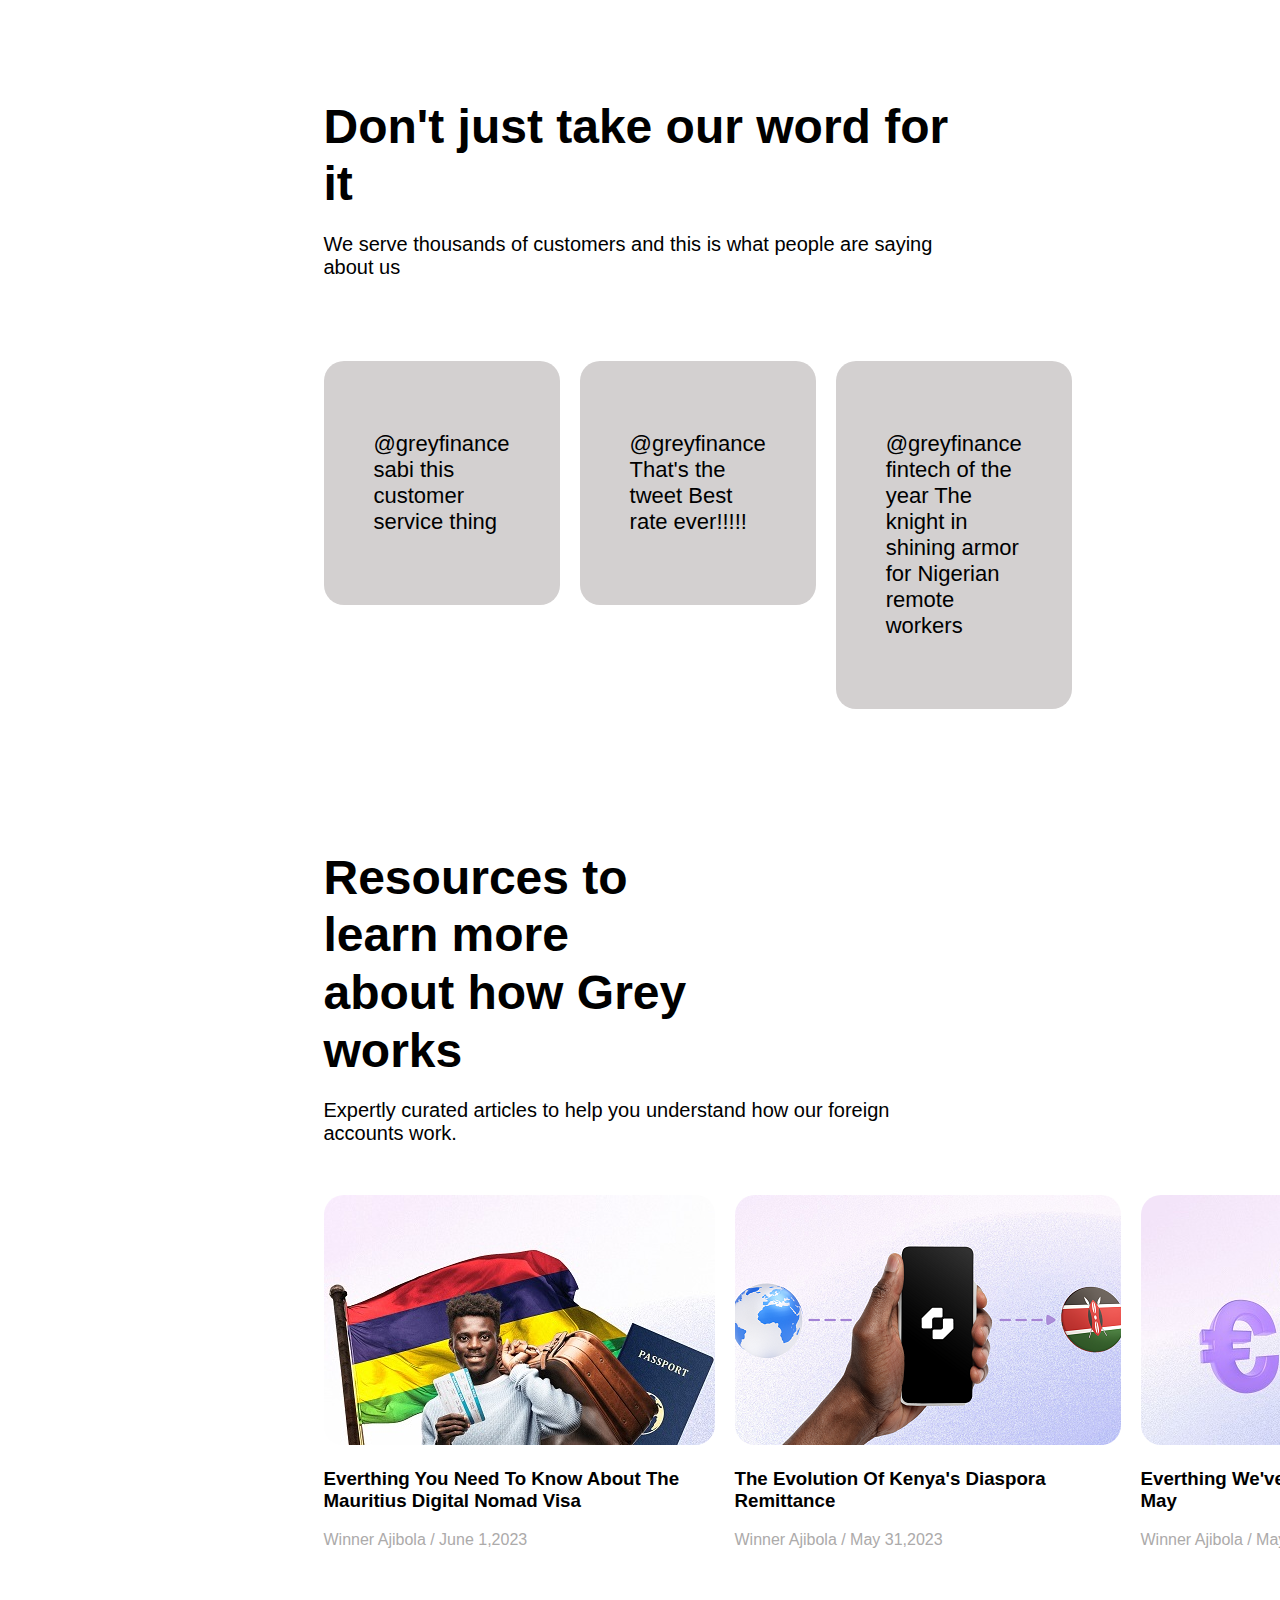
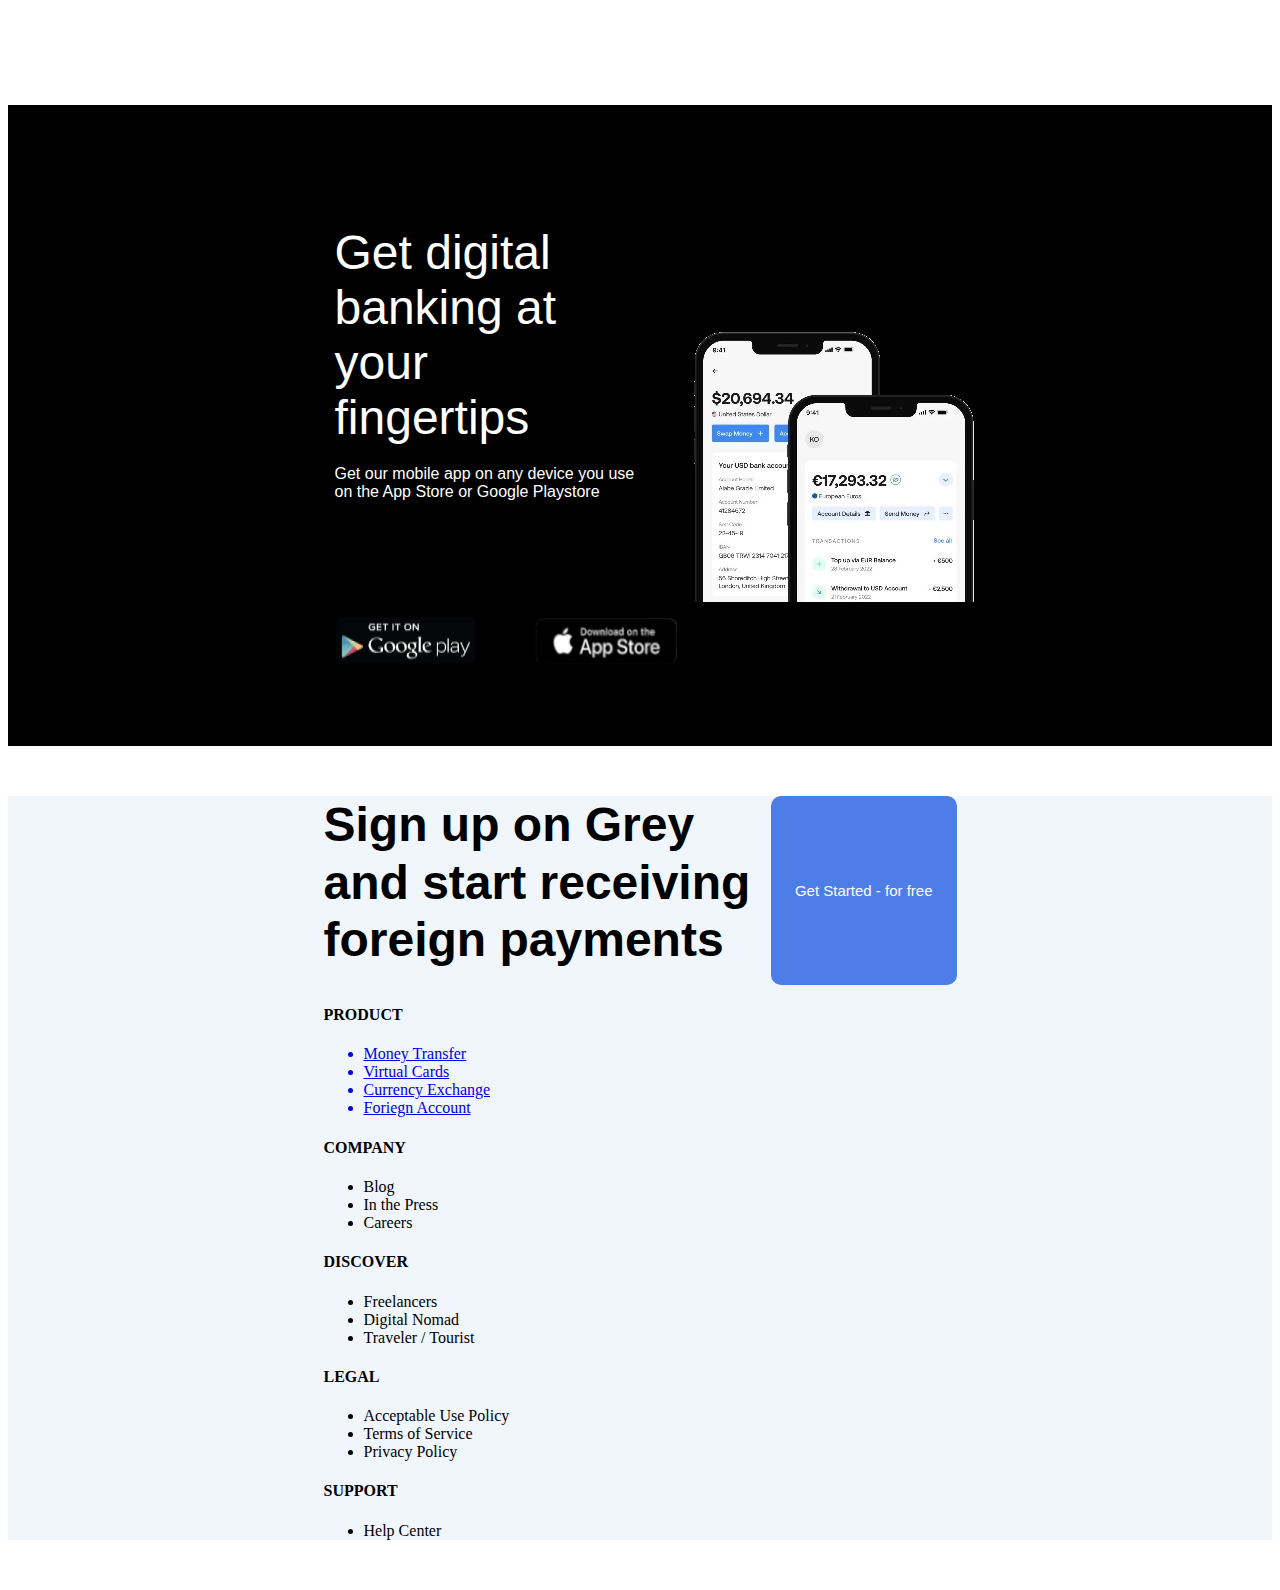
==== commit cded9310: "started the footer" ====
--- a/grey.html
+++ b/grey.html
@@ -173,7 +173,7 @@
             <div class="sect6link">
                 <a href="#">
                     <img src="./images/sect6img2.png">
-                    <h3>The Evolution Of Kenya's Diaspora Remittance</h3>
+                    <h3 class="long">The Evolution Of Kenya's Diaspora Remittance</h3>
                     <p>Winner Ajibola / May 31,2023</p>
                 </a>
             </div>
@@ -181,7 +181,7 @@
             <div class="sect6link">
                 <a href="#">
                     <img src="./images/sect6img3.jpg">
-                    <h3>Everthing We've Been Working On In May</h3>
+                    <h3 class="long">Everthing We've Been Working On In May</h3>
                     <p>Winner Ajibola / May 30,2023</p>
                 </a>
             </div>
@@ -205,5 +205,61 @@
         </div>
     </section>
 
+    <footer id="footer">
+        <div class="footer-body">
+            <div class="header">
+                <h2>Sign up on Grey and start receiving foreign payments</h2>
+                <input class="button-get" type="button" value="Get Started - for free" name="Get Started-For Free">
+            </div>
+
+            <div id="items">
+                <div class="product">
+                    <h4>PRODUCT</h4>
+                    <a href="#">
+                        <ul>
+                            <li>Money Transfer</li>
+                            <li>Virtual Cards</li>
+                            <li>Currency Exchange</li>
+                            <li>Foriegn Account</li>
+                        </ul>
+                    </a> 
+                </div>
+
+                <div class="company">
+                    <h4>COMPANY</h4>
+                    <ul>
+                        <li>Blog</li>
+                        <li>In the Press</li>
+                        <li>Careers</li>
+                    </ul>
+                </div>
+
+                <div class="discover">
+                    <h4>DISCOVER</h4>
+                    <ul>
+                        <li>Freelancers</li>
+                        <li>Digital Nomad</li>
+                        <li>Traveler / Tourist</li>
+                    </ul>
+                </div>
+
+                <div class="legal">
+                    <h4>LEGAL</h4>
+                    <ul>
+                        <li>Acceptable Use Policy</li>
+                        <li>Terms of Service</li>
+                        <li>Privacy Policy</li>
+                    </ul>
+                </div>
+
+                <div class="support">
+                    <h4>SUPPORT</h4>
+                    <ul>
+                        <li>Help Center</li>
+                    </ul>
+                </div>
+            </div>
+        </div>
+    </footer>
 </body>
 </html>--- a/style.css
+++ b/style.css
@@ -431,8 +431,6 @@
 .section6-list .sect6link{
     margin: 30px 20px 20px 0px ; 
     align-content: space-between;
-    ,,
-    
 }
 
 .section6-list .sect6link a img{
@@ -443,11 +441,12 @@
     text-decoration: none;
     font-size: 16px;
     color: #000;
-    font-family: sans-serif;
+    font-family: sans-serif; 
 }
 
 .section6-list .sect6link .long{
     margin-right: 20px;
+    max-width: 392px;
 }
 
 .section6-list .sect6link a p{
@@ -457,6 +456,7 @@
     font-weight: 300;
 }
 
+/*section 7*/
 .section7{
     background-color: #000;
 }
@@ -491,4 +491,27 @@
 
 .sect7-img{
     margin-top: 150px;
+}
+
+/*section 8*/
+#footer{
+    background-color: #f1f5fc;
+}
+
+.footer-body{
+    margin: 50px 315.5px;
+}
+
+.header{
+    display: flex;
+    justify-content: space-between;
+}
+
+.header h2{
+    margin-top: 0;
+    margin-bottom: 16px;
+    font-family: sans-serif;
+    font-size: 48px;
+    font-weight: 700;
+    line-height: 120%;
 }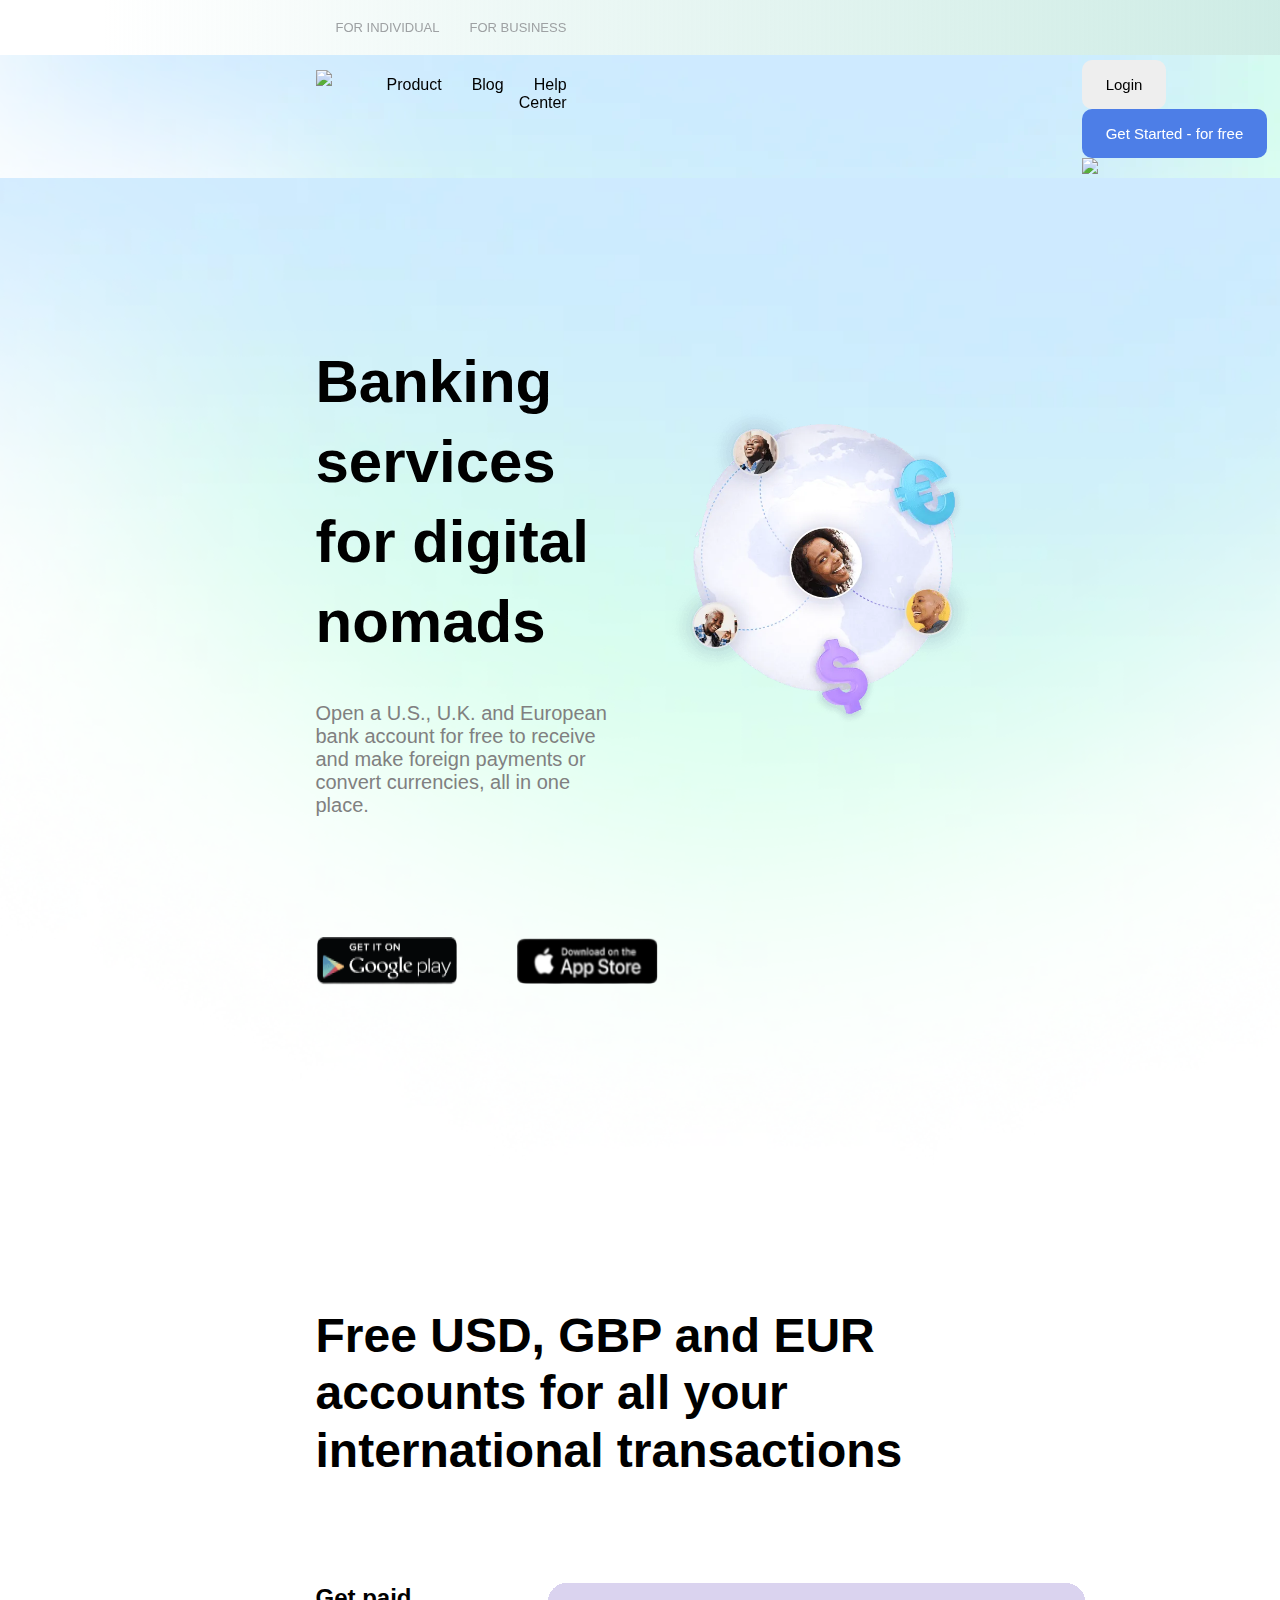
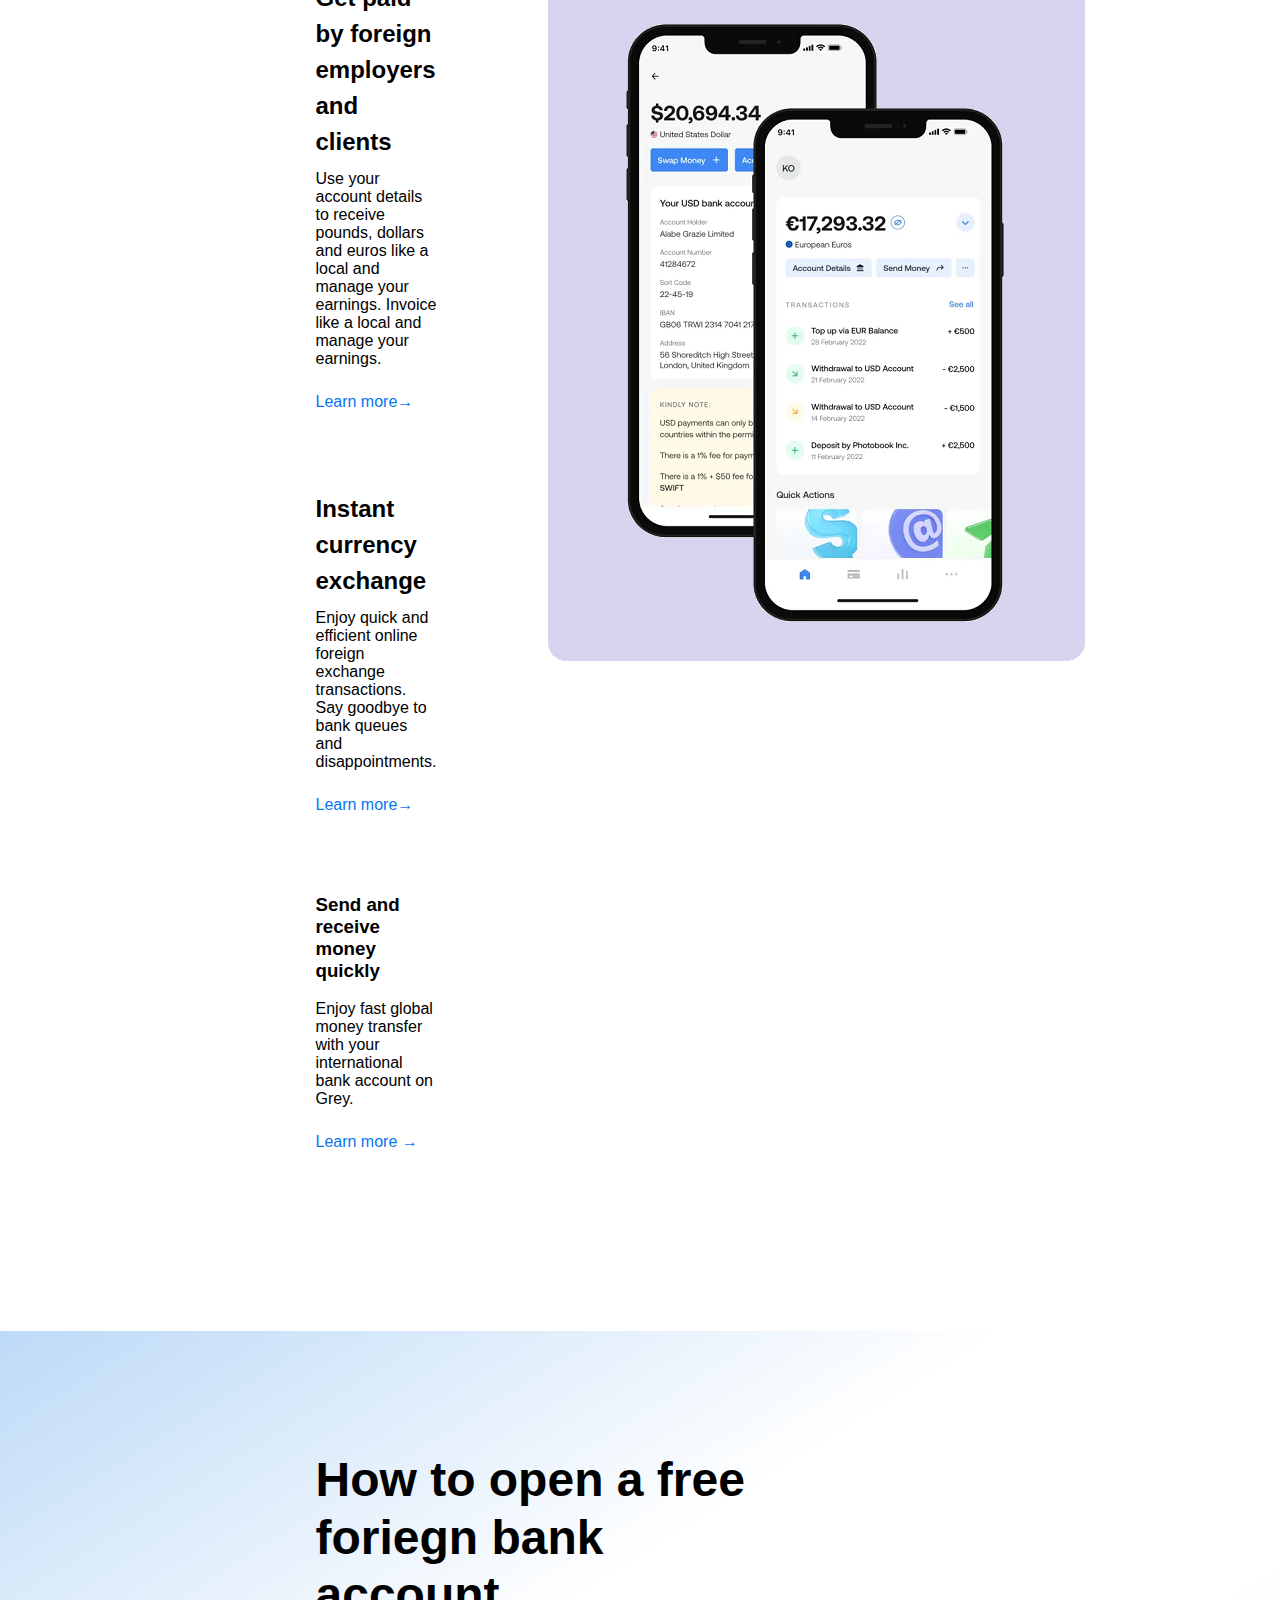
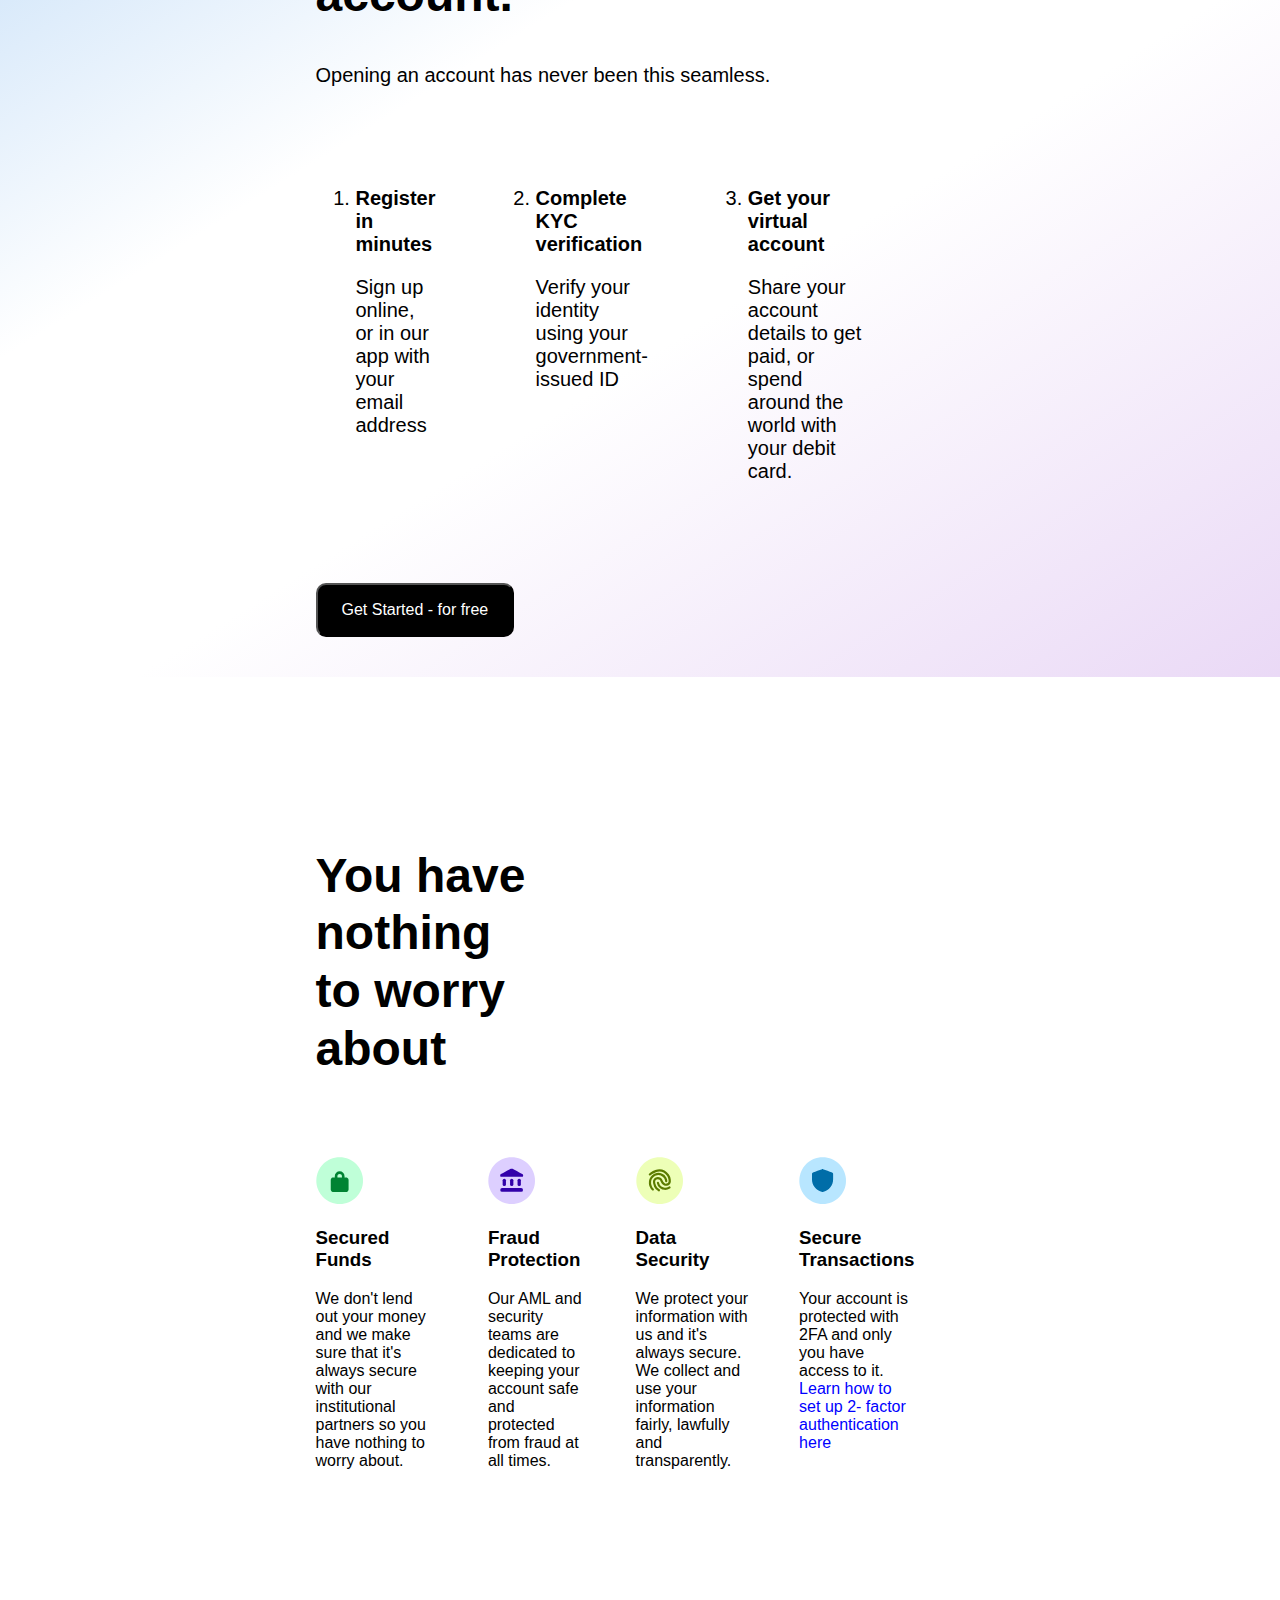
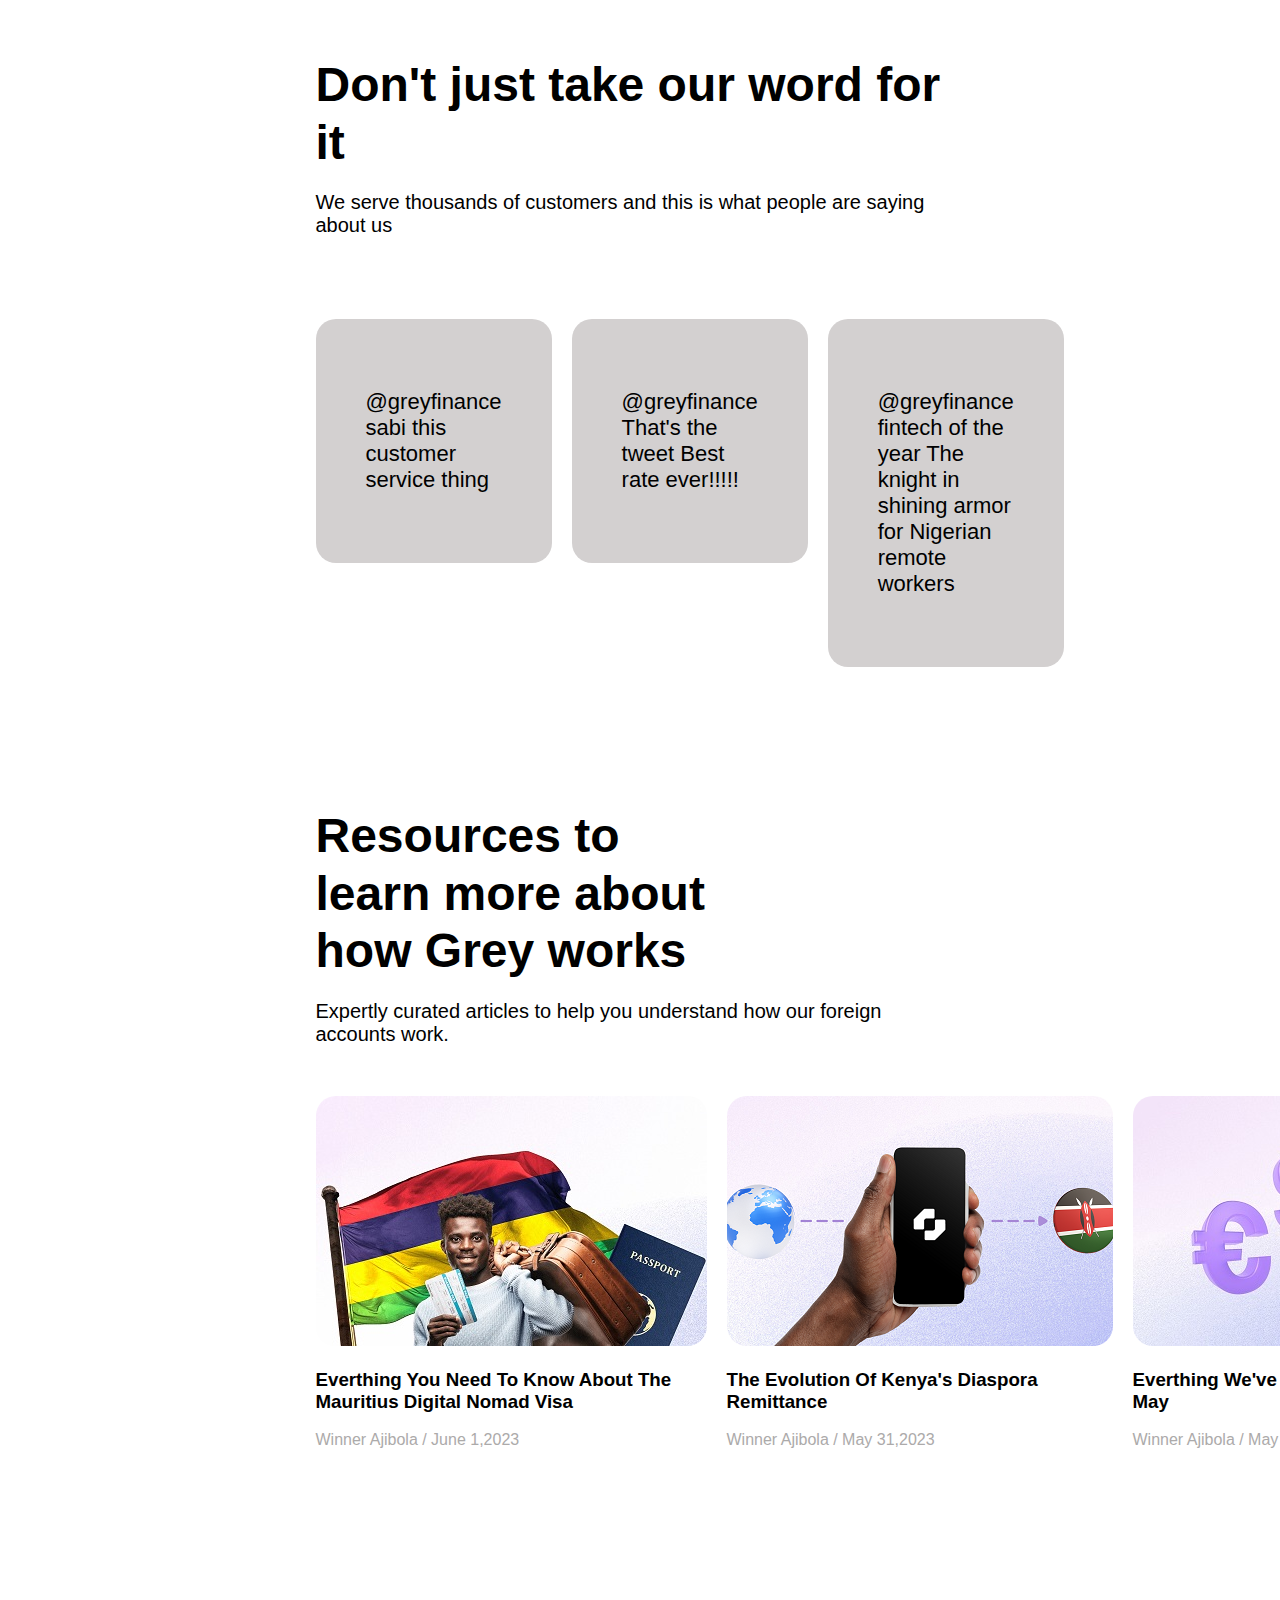
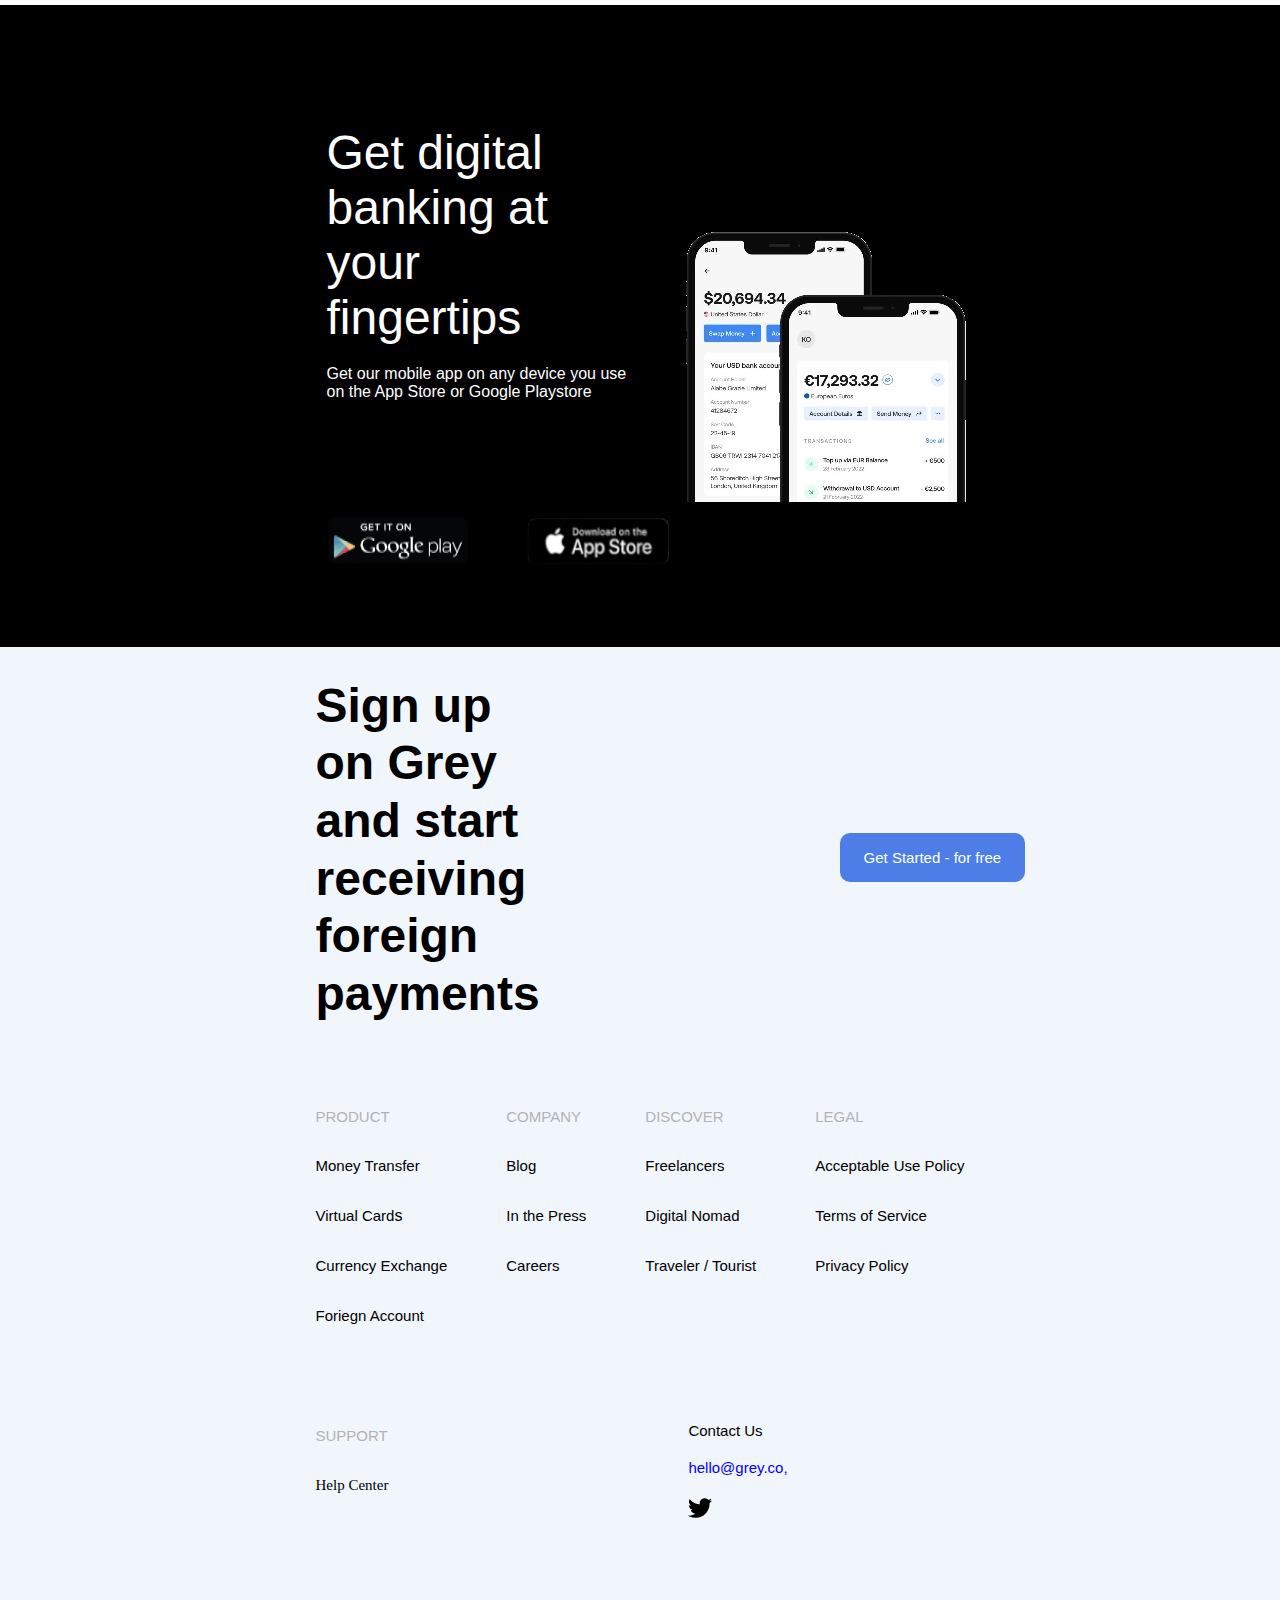
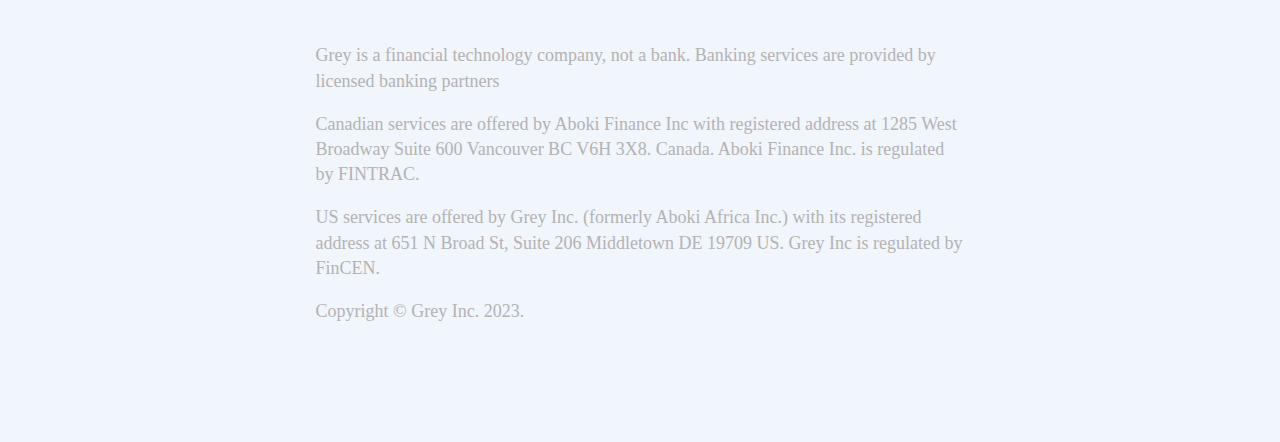
==== commit 80d28d14: "finished the footer" ====
--- a/grey.html
+++ b/grey.html
@@ -1,48 +1,57 @@
 <!DOCTYPE html>
 <html lang="en">
+
 <head>
     <title>GRAY CLONE</title>
     <link rel="stylesheet" type="text/css" href="style.css">
 </head>
+
 <body>
-    <section class="switch">
-        <nav>
-                <ul class="nav">  
-                    <li><a href="#">FOR INDIVIDUAL</a></li>
-                    <li><a href="#">FOR BUSINESS</a></li>
-                </ul>
+    <section class=" fixed">
+        <nav class="switch">
+            <ul class="nav">
+                <li><a href="#">FOR INDIVIDUAL</a></li>
+                <li><a href="#">FOR BUSINESS</a></li>
+            </ul>
         </nav>
+
+        <nav class="fixed">
+            <div class="fixed-nav">
+                <div class="navbar">
+                    <div class="logo">
+                        <img src="../grey/images/grey logo.webp">
+                    </div>
+                    <div class="container-1">
+                        <ul>
+                            <li><a href="#">Product</a></li>
+                            <li><a href="#">Blog</a></li>
+                            <li><a href="#">Help Center</a></li>
+                        </ul>
+                    </div>
+
+                    <div id="log-in">
+                        <input class="button-login" type="button" value="Login" name="Login">
+                        <input class="button-get" type="button" value="Get Started - for free" name="Get Started-For Free">
+                        <img src="#" class="dropdown">
+                    </div>
+                </div>
+            </div>
+        </nav>
+
     </section>
 
     <section class="section1">
-        <nav id="navbar">
-            <div class="logo">
-                <img src="../grey/images/grey logo.webp">
-            </div>
-            <div class="container-1">
-                <ul>
-                    <li><a href="#">Product</a></li>
-                    <li><a href="#">Blog</a></li>
-                    <li><a href="#">Help Center</a></li>
-                </ul>
-            </div>
-
-            <div id="log-in">
-                <input class="button-login" type="button" value="Login" name="Login">
-                <input class="button-get" type="button" value="Get Started - for free" name="Get Started-For Free">
-                <img src="#" class="dropdown">
-            </div>
-        </nav>
         <div class="intro">
             <div class="body">
                 <h1>Banking services for digital nomads</h1>
-                <p>Open a U.S., U.K. and European bank account for free to receive and make foreign payments or convert currencies, all in one place.</p>
+                <p>Open a U.S., U.K. and European bank account for free to receive and make foreign payments or convert
+                    currencies, all in one place.</p>
                 <div class="store">
                     <a href="#"><img src="./images/googleplay.png"></a>
                     <a href="#"><img src="./images/applestore.png"></a>
                 </div>
             </div>
-            
+
             <div id="image1">
                 <!--<img src="../grey/images/image1.webp">-->
             </div>
@@ -58,13 +67,15 @@
 
                 <div class="item1">
                     <h2>Get paid by foreign employers and clients</h2>
-                    <p>Use your account details to receive pounds, dollars and euros like a local and manage your earnings. Invoice like a local and manage your earnings.</p>
+                    <p>Use your account details to receive pounds, dollars and euros like a local and manage your
+                        earnings. Invoice like a local and manage your earnings.</p>
                     <a href="#">Learn more&#8594;</a>
                 </div>
-                
+
                 <div class="item2">
                     <h2>Instant currency exchange</h2>
-                    <p>Enjoy quick and efficient online foreign exchange transactions. Say goodbye to bank queues and disappointments.</p>
+                    <p>Enjoy quick and efficient online foreign exchange transactions. Say goodbye to bank queues and
+                        disappointments.</p>
                     <a href="#">Learn more&#8594;</a>
                 </div>
 
@@ -86,7 +97,7 @@
             <h2>How to open a free foriegn bank account.</h2>
 
             <p>Opening an account has never been this seamless.</p>
-            
+
             <div class="section3-list">
                 <ol>
 
@@ -108,7 +119,7 @@
                 </ol>
             </div>
 
-            <button class="getstarted" >Get Started - for free</button>
+            <button class="getstarted">Get Started - for free</button>
         </div>
 
     </section>
@@ -116,28 +127,247 @@
     <section class="section4">
         <div class="sec4body">
             <h2>You have nothing to worry about</h2>
-            
+
             <div class="section4-list">
                 <ul>
 
                     <li>
+                        <div class="svg">
+                            <svg xmlns="http://www.w3.org/2000/svg" viewBox="0 0 215 215" width="215" height="215"
+                                preserveAspectRatio="xMidYMid meet"
+                                style="width: 100%; height: 100%; transform: translate3d(0px, 0px, 0px);">
+                                <defs>
+                                    <clipPath id="__lottie_element_5">
+                                        <rect width="215" height="215" x="0" y="0"></rect>
+                                    </clipPath>
+                                    <mask id="__lottie_element_12" mask-type="alpha">
+                                        <g transform="matrix(1,0,0,1,107.5,107.5)" opacity="1" style="display: block;">
+                                            <g opacity="1" transform="matrix(4,0,0,4,0,0)">
+                                                <path fill="rgb(95,254,157)" fill-opacity="1"
+                                                    d=" M0,-26.5 C14.625349998474121,-26.5 26.5,-14.625349998474121 26.5,0 C26.5,14.625349998474121 14.625349998474121,26.5 0,26.5 C-14.625349998474121,26.5 -26.5,14.625349998474121 -26.5,0 C-26.5,-14.625349998474121 -14.625349998474121,-26.5 0,-26.5z">
+                                                </path>
+                                            </g>
+                                        </g>
+                                    </mask>
+                                </defs>
+                                <g clip-path="url(#__lottie_element_5)">
+                                    <g transform="matrix(1,0,0,1,107.5,107.5)" opacity="0.4" style="display: block;">
+                                        <g opacity="1" transform="matrix(4,0,0,4,0,0)">
+                                            <path fill="rgb(95,254,157)" fill-opacity="1"
+                                                d=" M0,-26.5 C14.625349998474121,-26.5 26.5,-14.625349998474121 26.5,0 C26.5,14.625349998474121 14.625349998474121,26.5 0,26.5 C-14.625349998474121,26.5 -26.5,14.625349998474121 -26.5,0 C-26.5,-14.625349998474121 -14.625349998474121,-26.5 0,-26.5z">
+                                            </path>
+                                        </g>
+                                    </g>
+                                    <g mask="url(#__lottie_element_12)" style="display: block;">
+                                        <g transform="matrix(1,0,0,1,107.5,107.5)" opacity="1">
+                                            <g opacity="1" transform="matrix(4,0,0,4,0,0)">
+                                                <g opacity="1" transform="matrix(1,0,0,1,0,-0.18700003623962402)">
+                                                    <path stroke-linecap="round" stroke-linejoin="round"
+                                                        fill-opacity="0" stroke="rgb(0,132,51)" stroke-opacity="1"
+                                                        stroke-width="3"
+                                                        d=" M4.065000057220459,-3.2799999713897705 C4.065000057220459,-3.2799999713897705 4.052000045776367,-4.900000095367432 4.052000045776367,-4.900000095367432 C4.051000118255615,-5.973999977111816 3.624000072479248,-7.004000186920166 2.864000082015991,-7.763000011444092 C2.1040000915527344,-8.522000312805176 1.0740000009536743,-8.949999809265137 0,-8.951000213623047 C0,-8.951000213623047 0,-8.951000213623047 0,-8.951000213623047 C-1.0740000009536743,-8.949999809265137 -2.1040000915527344,-8.522000312805176 -2.864000082015991,-7.763000011444092 C-3.624000072479248,-7.004000186920166 -4.051000118255615,-5.973999977111816 -4.052000045776367,-4.900000095367432 C-4.052000045776367,-4.900000095367432 -3.9839999675750732,-0.17000000178813934 -3.9839999675750732,-0.17000000178813934">
+                                                    </path>
+                                                </g>
+                                                <g opacity="1" transform="matrix(1,0,0,1,0,0)">
+                                                    <path fill="rgb(0,131,51)" fill-opacity="1"
+                                                        d=" M8.102999687194824,-3.4679999351501465 C8.102999687194824,-3.4679999351501465 -8.102999687194824,-3.4679999351501465 -8.102999687194824,-3.4679999351501465 C-8.6850004196167,-3.2660000324249268 -9.190999984741211,-2.8919999599456787 -9.553000450134277,-2.3940000534057617 C-9.914999961853027,-1.8960000276565552 -10.116999626159668,-1.2990000247955322 -10.128999710083008,-0.6830000281333923 C-10.128999710083008,-0.6830000281333923 -10.128999710083008,9.95300006866455 -10.128999710083008,9.95300006866455 C-10.111000061035156,10.37600040435791 -10.008000373840332,10.791000366210938 -9.82800006866455,11.173999786376953 C-9.64799976348877,11.557000160217285 -9.392999649047852,11.899999618530273 -9.079000473022461,12.182999610900879 C-8.765000343322754,12.465999603271484 -8.397000312805176,12.684000015258789 -7.998000144958496,12.824000358581543 C-7.598999977111816,12.96399974822998 -7.175000190734863,13.02299976348877 -6.752999782562256,12.996999740600586 C-6.752999782562256,12.996999740600586 6.752999782562256,12.996999740600586 6.752999782562256,12.996999740600586 C7.175000190734863,13.02299976348877 7.5970001220703125,12.96399974822998 7.995999813079834,12.824999809265137 C8.395000457763672,12.685999870300293 8.762999534606934,12.468000411987305 9.07699966430664,12.1850004196167 C9.390999794006348,11.902000427246094 9.645999908447266,11.5600004196167 9.82699966430664,11.178000450134277 C10.008000373840332,10.795999526977539 10.109999656677246,10.380999565124512 10.128999710083008,9.958999633789062 C10.128999710083008,9.958999633789062 10.128999710083008,-0.6769999861717224 10.128999710083008,-0.6769999861717224 C10.118000030517578,-1.2940000295639038 9.916999816894531,-1.8919999599456787 9.555000305175781,-2.3910000324249268 C9.192999839782715,-2.890000104904175 8.685999870300293,-3.2660000324249268 8.102999687194824,-3.4679999351501465 C8.102999687194824,-3.4679999351501465 8.102999687194824,-3.4679999351501465 8.102999687194824,-3.4679999351501465z">
+                                                    </path>
+                                                </g>
+                                            </g>
+                                        </g>
+                                    </g>
+                                </g>
+                            </svg>
+                        </div>
                         <h3>Secured Funds</h3>
-                        <p>We don't lend out your money and we make sure that it's always secure with our institutional partners so you have nothing to worry about.</p>
-                    </li>
-
-                    <li>
+                        <p>We don't lend out your money and we make sure that it's always secure with our institutional
+                            partners so you have nothing to worry about.</p>
+                    </li>
+
+                    <li>
+                        <div class="svg">
+                            <svg xmlns="http://www.w3.org/2000/svg" viewBox="0 0 215 215" width="215" height="215"
+                                preserveAspectRatio="xMidYMid meet"
+                                style="width: 100%; height: 100%; transform: translate3d(0px, 0px, 0px);">
+                                <defs>
+                                    <clipPath id="__lottie_element_15">
+                                        <rect width="215" height="215" x="0" y="0"></rect>
+                                    </clipPath>
+                                </defs>
+                                <g clip-path="url(#__lottie_element_15)">
+                                    <g transform="matrix(1,0,0,1,107.5,107.5)" opacity="0.25" style="display: block;">
+                                        <g opacity="1" transform="matrix(4,0,0,4,0,0)">
+                                            <path fill="rgb(120,64,254)" fill-opacity="1"
+                                                d=" M0,-26.5 C14.625349998474121,-26.5 26.5,-14.625349998474121 26.5,0 C26.5,14.625349998474121 14.625349998474121,26.5 0,26.5 C-14.625349998474121,26.5 -26.5,14.625349998474121 -26.5,0 C-26.5,-14.625349998474121 -14.625349998474121,-26.5 0,-26.5z">
+                                            </path>
+                                        </g>
+                                    </g>
+                                    <g transform="matrix(1,0,0,1,107.5,71.49199676513672)" opacity="1"
+                                        style="display: block;">
+                                        <g opacity="1" transform="matrix(4,0,0,4,0,0)">
+                                            <path fill="rgb(50,0,170)" fill-opacity="1"
+                                                d=" M2.0429999828338623,-3.989000082015991 C2.0429999828338623,-3.989000082015991 12.51200008392334,1.6419999599456787 12.51200008392334,1.6419999599456787 C12.51200008392334,1.6419999599456787 12.51200008392334,1.6419999599456787 12.51200008392334,1.6419999599456787 C12.65999984741211,1.7209999561309814 12.781999588012695,1.8389999866485596 12.868000030517578,1.9830000400543213 C12.954000473022461,2.127000093460083 13,2.2909998893737793 13,2.4590001106262207 C13,2.4590001106262207 13,3.572999954223633 13,3.572999954223633 C13,3.819000005722046 12.902000427246094,4.056000232696533 12.727999687194824,4.230000019073486 C12.553999900817871,4.4039998054504395 12.317000389099121,4.501999855041504 12.071000099182129,4.501999855041504 C12.071000099182129,4.501999855041504 -12.071000099182129,4.501999855041504 -12.071000099182129,4.501999855041504 C-12.317000389099121,4.501999855041504 -12.553999900817871,4.4039998054504395 -12.727999687194824,4.230000019073486 C-12.902000427246094,4.056000232696533 -13,3.819000005722046 -13,3.572999954223633 C-13,3.572999954223633 -13,2.4590001106262207 -13,2.4590001106262207 C-13,2.2909998893737793 -12.954000473022461,2.127000093460083 -12.868000030517578,1.9830000400543213 C-12.781999588012695,1.8389999866485596 -12.65999984741211,1.7209999561309814 -12.51200008392334,1.6419999599456787 C-12.51200008392334,1.6419999599456787 -2.0429999828338623,-3.989000082015991 -2.0429999828338623,-3.989000082015991 C-1.4149999618530273,-4.326000213623047 -0.7129999995231628,-4.501999855041504 0,-4.501999855041504 C0.7129999995231628,-4.501999855041504 1.4149999618530273,-4.326000213623047 2.0429999828338623,-3.989000082015991z">
+                                            </path>
+                                        </g>
+                                    </g>
+                                    <g transform="matrix(1,0,0,1,107.5,106.75)" opacity="1" style="display: block;">
+                                        <g opacity="1" transform="matrix(1,0,0,1,0,0)">
+                                            <path stroke-linecap="round" stroke-linejoin="miter" fill-opacity="0"
+                                                stroke-miterlimit="4" stroke="rgb(50,0,170)" stroke-opacity="1"
+                                                stroke-width="17" d=" M-43.25,43 C-43.25,43 43,43 43,43"></path>
+                                        </g>
+                                        <g opacity="1" transform="matrix(1,0,0,1,0,0)">
+                                            <path stroke-linecap="butt" stroke-linejoin="miter" fill-opacity="0"
+                                                stroke-miterlimit="4" stroke="rgb(50,0,170)" stroke-opacity="1"
+                                                stroke-width="17" d=" M-33.75,25.75"></path>
+                                        </g>
+                                    </g>
+                                    <g transform="matrix(1,0,0,1,107.5,107.5)" opacity="1" style="display: block;">
+                                        <g opacity="1" transform="matrix(1,0,0,1,0,0)">
+                                            <path stroke-linecap="round" stroke-linejoin="miter" fill-opacity="0"
+                                                stroke-miterlimit="4" stroke="rgb(50,0,170)" stroke-opacity="1"
+                                                stroke-width="15"
+                                                d=" M-33.5,-1.75 C-33.5,-1.75 -33.5,17.187999725341797 -33.5,17.187999725341797">
+                                            </path>
+                                        </g>
+                                    </g>
+                                    <g transform="matrix(1,0,0,1,141.25,107.5)" opacity="1" style="display: block;">
+                                        <g opacity="1" transform="matrix(1,0,0,1,0,0)">
+                                            <path stroke-linecap="round" stroke-linejoin="miter" fill-opacity="0"
+                                                stroke-miterlimit="4" stroke="rgb(50,0,170)" stroke-opacity="1"
+                                                stroke-width="15"
+                                                d=" M-33.5,-1.75 C-33.5,-1.75 -33.5,17.187999725341797 -33.5,17.187999725341797">
+                                            </path>
+                                        </g>
+                                    </g>
+                                    <g transform="matrix(1,0,0,1,175.25,107.5)" opacity="1" style="display: block;">
+                                        <g opacity="1" transform="matrix(1,0,0,1,0,0)">
+                                            <path stroke-linecap="round" stroke-linejoin="miter" fill-opacity="0"
+                                                stroke-miterlimit="4" stroke="rgb(50,0,170)" stroke-opacity="1"
+                                                stroke-width="15"
+                                                d=" M-33.5,-1.75 C-33.5,-1.75 -33.5,17.187999725341797 -33.5,17.187999725341797">
+                                            </path>
+                                        </g>
+                                    </g>
+                                </g>
+                            </svg>
+                        </div>
                         <h3>Fraud Protection</h3>
-                        <p>Our AML and security teams are dedicated to keeping your account safe and protected from fraud at all times.</p>
-                    </li>
-
-                    <li>
+                        <p>Our AML and security teams are dedicated to keeping your account safe and protected from
+                            fraud at all times.</p>
+                    </li>
+
+                    <li>
+                        <div class="svg">
+                            <svg xmlns="http://www.w3.org/2000/svg" viewBox="0 0 215 215" width="50" height="50"
+                                preserveAspectRatio="xMidYMid meet"
+                                style="width: 100%; height: 100%; transform: translate3d(0px, 0px, 0px);">
+                                <defs>
+                                    <clipPath id="__lottie_element_34">
+                                        <rect width="215" height="215" x="0" y="0"></rect>
+                                    </clipPath>
+                                </defs>
+                                <g clip-path="url(#__lottie_element_34)">
+                                    <g transform="matrix(1,0,0,1,107.5,107.5)" opacity="0.4" style="display: block;">
+                                        <g opacity="1" transform="matrix(4,0,0,4,0,0)">
+                                            <path fill="rgb(209,255,77)" fill-opacity="1"
+                                                d=" M0,-26.5 C14.625349998474121,-26.5 26.5,-14.625349998474121 26.5,0 C26.5,14.625349998474121 14.625349998474121,26.5 0,26.5 C-14.625349998474121,26.5 -26.5,14.625349998474121 -26.5,0 C-26.5,-14.625349998474121 -14.625349998474121,-26.5 0,-26.5z">
+                                            </path>
+                                        </g>
+                                    </g>
+                                    <g transform="matrix(1,0,0,1,107.56199645996094,107.43800354003906)" opacity="1"
+                                        style="display: block;">
+                                        <g opacity="1" transform="matrix(1,0,0,1,0,0)">
+                                            <path stroke-linecap="round" stroke-linejoin="miter" fill-opacity="0"
+                                                stroke-miterlimit="4" stroke="rgb(92,124,0)" stroke-opacity="1"
+                                                stroke-width="10"
+                                                d=" M-44.3380012512207,-28.10300064086914 C-48.400001525878906,-25 0.871999979019165,-73.13200378417969 38.05099868774414,-24.718000411987305 C43.1619987487793,-18.062999725341797 52.24100112915039,10.055000305175781 38.89400100708008,15.798999786376953 C28.549999237060547,20.25 16.849000930786133,23.527000427246094 5.857999801635742,-4.323999881744385 C1.25,-16 -39.82899856567383,-17.420000076293945 -20.756000518798828,25.48699951171875 C-15.75,36.75 -4.558000087738037,42.90700149536133 -3.390000104904175,43.507999420166016">
+                                            </path>
+                                        </g>
+                                    </g>
+                                    <g transform="matrix(1,0,0,1,127.30000305175781,131.47300720214844)" opacity="1"
+                                        style="display: block;">
+                                        <path stroke-linecap="round" stroke-linejoin="miter" fill-opacity="0"
+                                            stroke-miterlimit="4" stroke="rgb(92,124,0)" stroke-opacity="1"
+                                            stroke-width="10"
+                                            d=" M25.01,6.88 C24.68,7.16 24.31,7.4 23.91,7.58 C16.69,12.06 11.92,13.12 3.43,12.88 C-3.1,12.44 -9.38,10.2 -14.7,6.4 C-20.03,2.61 -26.74,-7.28 -27.74,-13.62">
+                                        </path>
+                                        <g opacity="1" transform="matrix(4,0,0,4,0,0)"></g>
+                                    </g>
+                                    <g transform="matrix(1,0,0,1,101.69300079345703,116.78500366210938)" opacity="1"
+                                        style="display: block;">
+                                        <path stroke-linecap="round" stroke-linejoin="miter" fill-opacity="0"
+                                            stroke-miterlimit="4" stroke="rgb(92,124,0)" stroke-opacity="1"
+                                            stroke-width="10"
+                                            d=" M-25.13,30.4 C-32.44,26.63 -37.95,9.18 -38.19,2.98 C-38.43,-3.23 -38.29,-9.41 -35.85,-15.12 C-33.41,-20.83 -29.72,-25.92 -25.07,-30.04 C-19.92,-34.78 -13.51,-37.94 -6.61,-39.14 C0.29,-40.34 7.38,-39.53 13.84,-36.8 C21.07,-34.31 28.63,-27 32.02,-20.13 C34.87,-14.34 35.62,-7.35 35.62,-7.35">
+                                        </path>
+                                        <g opacity="1" transform="matrix(4,0,0,4,0,0)"></g>
+                                    </g>
+                                </g>
+                            </svg>
+                        </div>
                         <h3>Data Security</h3>
-                        <p>We protect your information with us and it's always secure. We collect and use your information fairly, lawfully and transparently.</p>
-                    </li>
-
-                    <li>
+                        <p>We protect your information with us and it's always secure. We collect and use your
+                            information fairly, lawfully and transparently.</p>
+                    </li>
+
+                    <li>
+                        <div class="svg">
+                            <svg xmlns="http://www.w3.org/2000/svg" viewBox="0 0 215 215" width="215" height="215"
+                                preserveAspectRatio="xMidYMid meet"
+                                style="width: 100%; height: 100%; transform: translate3d(0px, 0px, 0px);">
+                                <defs>
+                                    <clipPath id="__lottie_element_47">
+                                        <rect width="215" height="215" x="0" y="0"></rect>
+                                    </clipPath>
+                                    <mask id="__lottie_element_54" mask-type="alpha">
+                                        <g transform="matrix(1,0,0,1,107.5,107.5)" opacity="1" style="display: block;">
+                                            <g opacity="1" transform="matrix(4,0,0,4,0,0)">
+                                                <path fill="rgb(78,193,255)" fill-opacity="1"
+                                                    d=" M0,-26.5 C14.625349998474121,-26.5 26.5,-14.625349998474121 26.5,0 C26.5,14.625349998474121 14.625349998474121,26.5 0,26.5 C-14.625349998474121,26.5 -26.5,14.625349998474121 -26.5,0 C-26.5,-14.625349998474121 -14.625349998474121,-26.5 0,-26.5z">
+                                                </path>
+                                            </g>
+                                        </g>
+                                    </mask>
+                                </defs>
+                                <g clip-path="url(#__lottie_element_47)">
+                                    <g transform="matrix(1,0,0,1,107.5,107.5)" opacity="0.4" style="display: block;">
+                                        <g opacity="1" transform="matrix(4,0,0,4,0,0)">
+                                            <path fill="rgb(78,193,255)" fill-opacity="1"
+                                                d=" M0,-26.5 C14.625349998474121,-26.5 26.5,-14.625349998474121 26.5,0 C26.5,14.625349998474121 14.625349998474121,26.5 0,26.5 C-14.625349998474121,26.5 -26.5,14.625349998474121 -26.5,0 C-26.5,-14.625349998474121 -14.625349998474121,-26.5 0,-26.5z">
+                                            </path>
+                                        </g>
+                                    </g>
+                                    <g mask="url(#__lottie_element_54)" style="display: block;">
+                                        <g transform="matrix(1,0,0,1,107,107)" opacity="1">
+                                            <g opacity="1" transform="matrix(4,0,0,4,0,0)">
+                                                <path fill="rgb(0,109,168)" fill-opacity="1"
+                                                    d=" M0.6850000023841858,-12.876999855041504 C0.6850000023841858,-12.876999855041504 10.685999870300293,-9.187000274658203 10.685999870300293,-9.187000274658203 C10.685999870300293,-9.187000274658203 10.685999870300293,-9.187000274658203 10.685999870300293,-9.187000274658203 C11.071000099182129,-9.045999526977539 11.402999877929688,-8.789999961853027 11.637999534606934,-8.454000473022461 C11.873000144958496,-8.118000030517578 12,-7.718999862670898 12.00100040435791,-7.309000015258789 C12.00100040435791,-7.309000015258789 12.00100040435791,-1.7710000276565552 12.00100040435791,-1.7710000276565552 C12.095999717712402,1.6679999828338623 10.97700023651123,5.031000137329102 8.84000015258789,7.7270002365112305 C6.703000068664551,10.42300033569336 3.686000108718872,12.281000137329102 0.3160000145435333,12.975000381469727 C0.10700000077486038,13.010000228881836 -0.10700000077486038,13.010000228881836 -0.3160000145435333,12.975000381469727 C-3.686000108718872,12.281000137329102 -6.703000068664551,10.42300033569336 -8.84000015258789,7.7270002365112305 C-10.97700023651123,5.031000137329102 -12.095999717712402,1.6679999828338623 -12.00100040435791,-1.7710000276565552 C-12.00100040435791,-1.7710000276565552 -12.00100040435791,-7.309000015258789 -12.00100040435791,-7.309000015258789 C-12.00100040435791,-7.7170000076293945 -11.876999855041504,-8.114999771118164 -11.645000457763672,-8.451000213623047 C-11.413000106811523,-8.786999702453613 -11.083000183105469,-9.043999671936035 -10.701000213623047,-9.187000274658203 C-10.701000213623047,-9.187000274658203 -0.699999988079071,-12.876999855041504 -0.699999988079071,-12.876999855041504 C-0.2529999911785126,-13.041999816894531 0.23800000548362732,-13.041999816894531 0.6850000023841858,-12.876999855041504z">
+                                                </path>
+                                            </g>
+                                        </g>
+                                    </g>
+                                    <g transform="matrix(0,0,0,0,139.25,135)" opacity="0.9" style="display: block;">
+                                        <g opacity="1" transform="matrix(1,0,0,1,23,24.5)">
+                                            <path fill="rgb(255,255,255)" fill-opacity="1"
+                                                d=" M4.834293374479334e-16,-7.894999980926514 C0.5580646395683289,-7.894999980926514 1.0002433061599731,-2.959554672241211 1.9798989295959473,-1.9798989295959473 C2.959554672241211,-1.0002433061599731 7.894999980926514,-0.5580646395683289 7.894999980926514,0 C7.894999980926514,0.5580646395683289 2.959554672241211,1.0002433061599731 1.9798989295959473,1.9798989295959473 C1.0002433061599731,2.959554672241211 0.5580646395683289,7.894999980926514 4.834293374479334e-16,7.894999980926514 C-0.5580646395683289,7.894999980926514 -1.0002433061599731,2.959554672241211 -1.9798989295959473,1.9798989295959473 C-2.959554672241211,1.0002433061599731 -7.894999980926514,0.5580646395683289 -7.894999980926514,9.668586748958668e-16 C-7.894999980926514,-0.5580646395683289 -2.959554672241211,-1.0002433061599731 -1.9798989295959473,-1.9798989295959473 C-1.0002433061599731,-2.959554672241211 -0.5580646395683289,-7.894999980926514 4.834293374479334e-16,-7.894999980926514z">
+                                            </path>
+                                        </g>
+                                    </g>
+                                    <g transform="matrix(0,0,0,0,127.10319519042969,121.07614135742188)"
+                                        opacity="0.7000000000000001" style="display: block;">
+                                        <g opacity="1" transform="matrix(1,0,0,1,23,24.5)">
+                                            <path fill="rgb(255,255,255)" fill-opacity="1"
+                                                d=" M4.834293374479334e-16,-7.894999980926514 C0.5580646395683289,-7.894999980926514 1.0002433061599731,-2.959554672241211 1.9798989295959473,-1.9798989295959473 C2.959554672241211,-1.0002433061599731 7.894999980926514,-0.5580646395683289 7.894999980926514,0 C7.894999980926514,0.5580646395683289 2.959554672241211,1.0002433061599731 1.9798989295959473,1.9798989295959473 C1.0002433061599731,2.959554672241211 0.5580646395683289,7.894999980926514 4.834293374479334e-16,7.894999980926514 C-0.5580646395683289,7.894999980926514 -1.0002433061599731,2.959554672241211 -1.9798989295959473,1.9798989295959473 C-2.959554672241211,1.0002433061599731 -7.894999980926514,0.5580646395683289 -7.894999980926514,9.668586748958668e-16 C-7.894999980926514,-0.5580646395683289 -2.959554672241211,-1.0002433061599731 -1.9798989295959473,-1.9798989295959473 C-1.0002433061599731,-2.959554672241211 -0.5580646395683289,-7.894999980926514 4.834293374479334e-16,-7.894999980926514z">
+                                            </path>
+                                        </g>
+                                    </g>
+                                </g>
+                            </svg>
+                        </div>
                         <h3>Secure Transactions</h3>
-                        <p>Your account is protected with 2FA and only you have access to it. <a href="#"> Learn how to set up 2- factor authentication here</a></p>
+                        <p>Your account is protected with 2FA and only you have access to it. <a href="#"> Learn how to
+                                set up 2- factor authentication here</a></p>
                     </li>
 
                 </ul>
@@ -209,57 +439,79 @@
         <div class="footer-body">
             <div class="header">
                 <h2>Sign up on Grey and start receiving foreign payments</h2>
-                <input class="button-get" type="button" value="Get Started - for free" name="Get Started-For Free">
-            </div>
-
-            <div id="items">
+                <div id="login">
+                    <input class="button-get" type="button" value="Get Started - for free" name="Get Started-For Free">
+                </div>
+            </div>
+
+            <div id="footitems">
                 <div class="product">
                     <h4>PRODUCT</h4>
-                    <a href="#">
-                        <ul>
-                            <li>Money Transfer</li>
-                            <li>Virtual Cards</li>
-                            <li>Currency Exchange</li>
-                            <li>Foriegn Account</li>
-                        </ul>
-                    </a> 
+                    <ul>
+                        <li><a href="#">Money Transfer</a></li>
+                        <li><a href="#">Virtual Card</a>s</li>
+                        <li><a href="#">Currency Exchange</a></li>
+                        <li><a href="#">Foriegn Account</a></li>
+                    </ul>
                 </div>
 
                 <div class="company">
                     <h4>COMPANY</h4>
                     <ul>
-                        <li>Blog</li>
-                        <li>In the Press</li>
-                        <li>Careers</li>
+                        <li><a href="#">Blog</a></li>
+                        <li><a href="#">In the Press</a></li>
+                        <li><a href="#">Careers</a></li>
                     </ul>
                 </div>
 
                 <div class="discover">
                     <h4>DISCOVER</h4>
                     <ul>
-                        <li>Freelancers</li>
-                        <li>Digital Nomad</li>
-                        <li>Traveler / Tourist</li>
+                        <li><a href="#">Freelancers</a></li>
+                        <li><a href="#">Digital Nomad</a></li>
+                        <li><a href="#">Traveler / Tourist</a></li>
                     </ul>
                 </div>
 
                 <div class="legal">
                     <h4>LEGAL</h4>
                     <ul>
-                        <li>Acceptable Use Policy</li>
-                        <li>Terms of Service</li>
-                        <li>Privacy Policy</li>
+                        <li><a href="#">Acceptable Use Policy</a></li>
+                        <li><a href="#">Terms of Service</a></li>
+                        <li><a href="#">Privacy Policy</a></li>
                     </ul>
                 </div>
-
+            </div>
+
+            <div class="items2">
                 <div class="support">
                     <h4>SUPPORT</h4>
                     <ul>
-                        <li>Help Center</li>
+                        <li><a href="#"> Help Center</a></li>
                     </ul>
                 </div>
+
+                <div class="contact">
+                    <p>Contact Us</p>
+                    <p><a href="#">hello@grey.co,</a></p>
+                    <p><img src="./images/twitter.png"></p>
+                </div>
+            </div>
+
+            <div class="buttomtext">
+                <p>Grey is a financial technology company, not a bank. Banking services are provided by licensed banking
+                    partners</p>
+
+                <p>Canadian services are offered by Aboki Finance Inc with registered address at 1285 West Broadway
+                    Suite 600 Vancouver BC V6H 3X8. Canada. Aboki Finance Inc. is regulated by FINTRAC.</p>
+
+                <p>US services are offered by Grey Inc. (formerly Aboki Africa Inc.) with its registered address at 651
+                    N Broad St, Suite 206 Middletown DE 19709 US. Grey Inc is regulated by FinCEN.</p>
+
+                <p>Copyright © Grey Inc. 2023.</p>
             </div>
         </div>
     </footer>
 </body>
+
 </html>--- a/style.css
+++ b/style.css
@@ -1,23 +1,28 @@
 body{
     background-color: white;
     color: black;
-    margin: none;
+    margin: 0px;
 }
 
  /* switch between individual and business */
+
+ .fixed{
+    position: sticky;
+    top: 0;
+}
 
 .switch{
     background: linear-gradient(to left, #ceece5 0%, rgba(217, 232, 233, 0) 92%);
     width: 100%; 
     background-size: cover;
-    padding: 0px;
+    padding: 10px;
     box-sizing: border-box;
 }
 
 .nav{
     list-style: none; 
-    margin: 20px 315.5px;
-    padding: 0px ;
+    margin: 0px 315.5px;
+    padding: 10px ;
     display: flex;
     justify-content: start;
 }
@@ -35,8 +40,77 @@
     margin-right: 30px;
 }
 
+.fixed-nav{
+    background-image: url(images/hero-bj.webp);
+    padding-top: 5px;
+    background-repeat: no-repeat;
+    background-position: top right;
+    max-width: 100%;
+    will-change: ;
+}
+
+.navbar{
+    margin: 0px 315.5px;
+    align-content: center;
+    display: flex;
+    justify-content: space-between;
+    
+}
+
+.logo img{
+    max-width: 100px;
+    max-height: 29.53px;
+    padding: 0%;
+    margin-top: 10px;
+    align-content: flex-start;
+}
+
+.container-1{
+    margin-right: 500px;
+}
+
+
+.container-1 ul{
+    display: flex;
+    list-style: none; 
+}
+
+.container-1 a{
+    text-decoration: none;
+    color: black;
+    padding: 15px;
+    font-family: Aeonik, sans-serif;
+    font-size: 16px;
+    font-weight: 400;
+}
+
+#log-in{
+    margin-right: 15px;
+    align-items: start;
+}
+
+.button-login{
+    background-color: rgb(238, 238, 238);
+    color: #000000;
+    border-radius: 10px;
+    padding: 16px 24px;
+    font-size: 15px;
+    font-family: sans-serif;
+    margin-right: 5px;
+    border-style: none;
+}
+
+.button-get{
+    background-color: rgb(77, 126, 231);
+    color: #ffffff;
+    border-radius: 10px;
+    padding: 16px 24px;
+    font-size: 15px;
+    font-family: sans-serif;
+    border-style: none;
+}
+
 /* section 1 including nav bar*/
-
 .section1{
     background-image: url(images/hero-bj.webp);
     min-height: 100vh;
@@ -48,69 +122,6 @@
     padding-right: 25px;
 }
 
-#navbar{
-    margin: 0px 315.5px;
-    align-content: center;
-}
-
-nav{
-    display: flex;
-    justify-content: space-between;
-}
-
-.logo img{
-    max-width: 100px;
-    max-height: 29.53px;
-    padding: 0%;
-    margin-top: 10px;
-    align-content: flex-start;
-}
-
-.container-1{
-    margin-right: 500px;
-}
-
-
-.container-1 ul{
-    display: flex;
-    list-style: none; 
-}
-
-.container-1 a{
-    text-decoration: none;
-    color: black;
-    padding: 15px;
-    font-family: Aeonik, sans-serif;
-    font-size: 16px;
-    font-weight: 400;
-}
-
-#log-in{
-    margin-right: 15px;
-    align-items: start;
-}
-
-.button-login{
-    background-color: rgb(238, 238, 238);
-    color: #000000;
-    border-radius: 10px;
-    padding: 16px 24px;
-    font-size: 15px;
-    font-family: sans-serif;
-    margin-right: 5px;
-    border-style: none;
-}
-
-.button-get{
-    background-color: rgb(77, 126, 231);
-    color: #ffffff;
-    border-radius: 10px;
-    padding: 16px 24px;
-    font-size: 15px;
-    font-family: sans-serif;
-    border-style: none;
-}
-   
 .intro{
     margin: 100px 315.5px;
     padding: 14px 0px 140px 0px;
@@ -184,6 +195,7 @@
 
 #items{
     margin-right: 50px;
+    display: block;
 }
 
 .item1{
@@ -352,15 +364,20 @@
     font-size: 16px;
     list-style: none;
     padding: 0%;
+    justify-content: space-between;
 }
 
 .section4-list ul li{
-    margin-right: 80px;
+    margin-right: 50px;
 }
 
 .section4-list ul li a{
     text-decoration: none;
     color: blue;
+}
+
+.svg{
+    width: 47.33px;
 }
 
 /*section 5*/
@@ -426,6 +443,7 @@
 
 .section6-list{
     display: flex;
+    flex-grow: 3;
 }
 
 .section6-list .sect6link{
@@ -499,19 +517,111 @@
 }
 
 .footer-body{
-    margin: 50px 315.5px;
+    margin: 0px 315.5px;
 }
 
 .header{
+    padding-top: 30px;
     display: flex;
     justify-content: space-between;
+    align-items: center;
 }
 
 .header h2{
-    margin-top: 0;
-    margin-bottom: 16px;
+    margin: 0px 300px 16px 0px;
     font-family: sans-serif;
     font-size: 48px;
     font-weight: 700;
     line-height: 120%;
-}+}
+
+#footitems{
+    display: flex;
+    font-family: sans-serif;
+    justify-content: space-between;
+    margin-top: 50px;
+}
+
+#footitems h4{
+    color: #b3b3b3;
+    margin-bottom: 10px;
+    font-size: 15px;
+    font-weight: 500;
+}
+
+#footitems ul{
+    list-style: none;
+    padding: 0%;
+}
+
+#footitems li a{
+    text-decoration: none;
+    color: #000;
+    line-height: 50px;
+    font-weight: 500;
+    font-size: 15px;
+}
+
+.product{
+    display: block;
+}
+
+.items2{
+    display: flex;
+    margin-top: 50px;
+}
+
+.support{
+    display: block;
+    margin-right: 300px;
+}
+
+.support h4{
+    color: #b3b3b3;
+    margin-bottom: 10px;
+    font-size: 15px;
+    font-weight: 500;
+    font-family: sans-serif;
+}
+
+.support ul{
+    list-style: none;
+    padding: 0%;
+}
+
+.support a{
+    text-decoration: none;
+    color: #000;
+    line-height: 50px;
+    font-weight: 500;
+    font-size: 15px;
+}
+
+.contact{
+    display: block;
+}
+
+.contact p{
+    padding: 0px 0px 5px 0px;
+    font-family: sans-serif;
+    font-size: 15px;
+    font-weight: 500;
+}
+
+.contact p a{
+    text-decoration: none;
+    color: blue;
+}
+
+.buttomtext{
+    margin-top: 100px;
+    padding-bottom: 100px;
+}
+
+.buttomtext p{
+    color: #b3b3b3;
+    font-size: 18px;
+    font-weight: 400;
+    line-height: 140%
+}
+
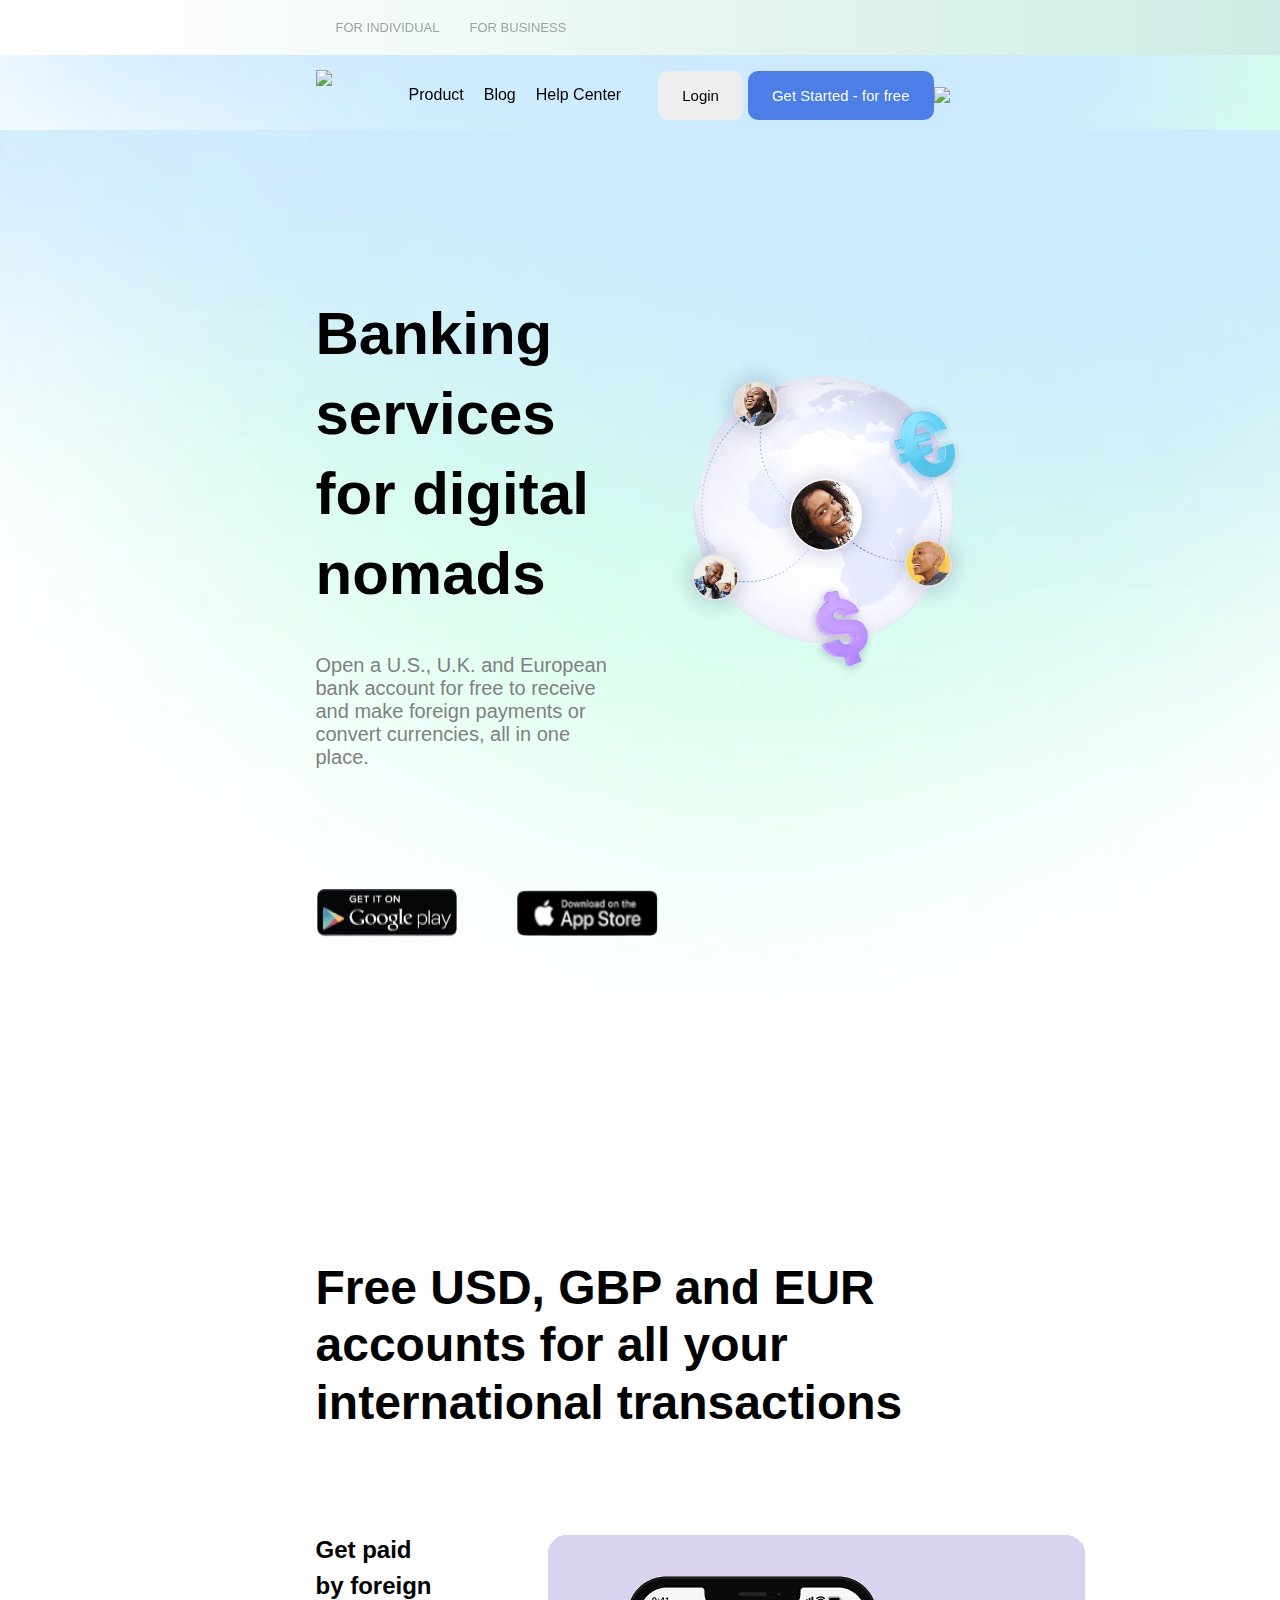
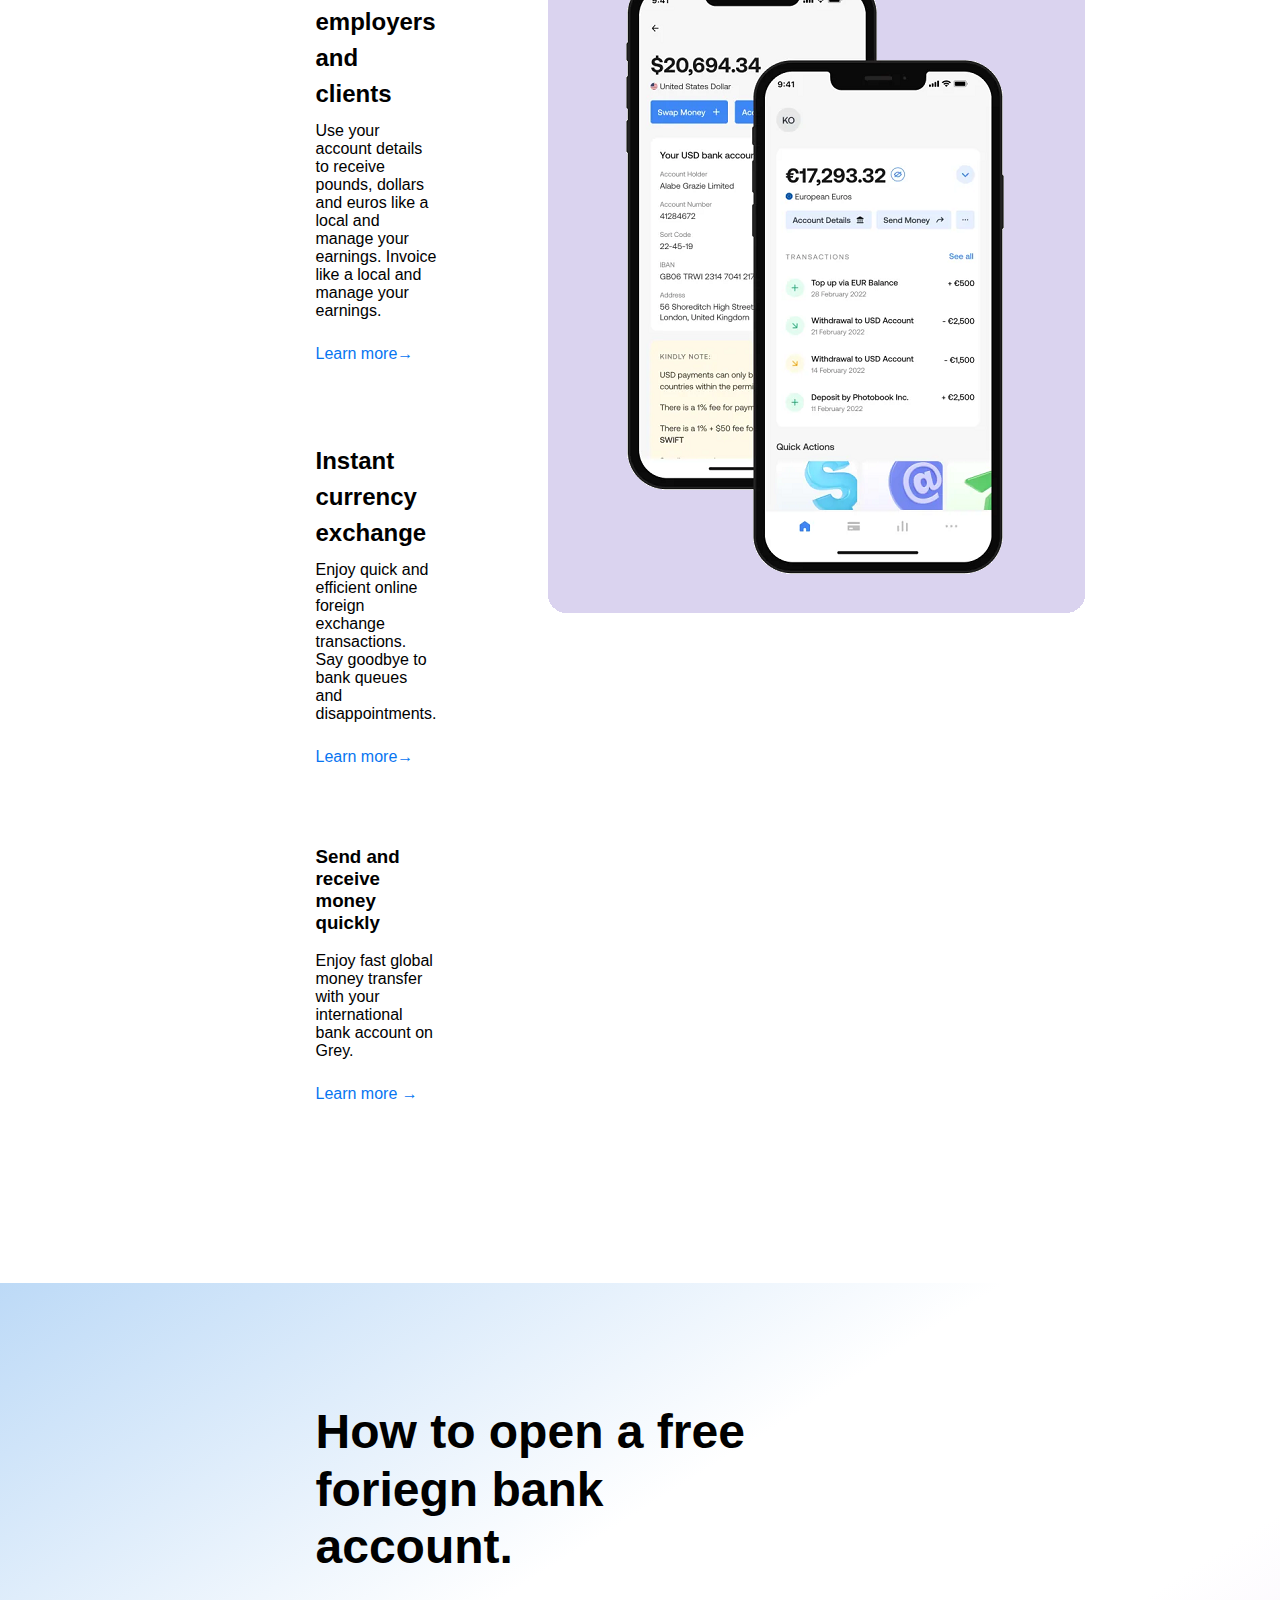
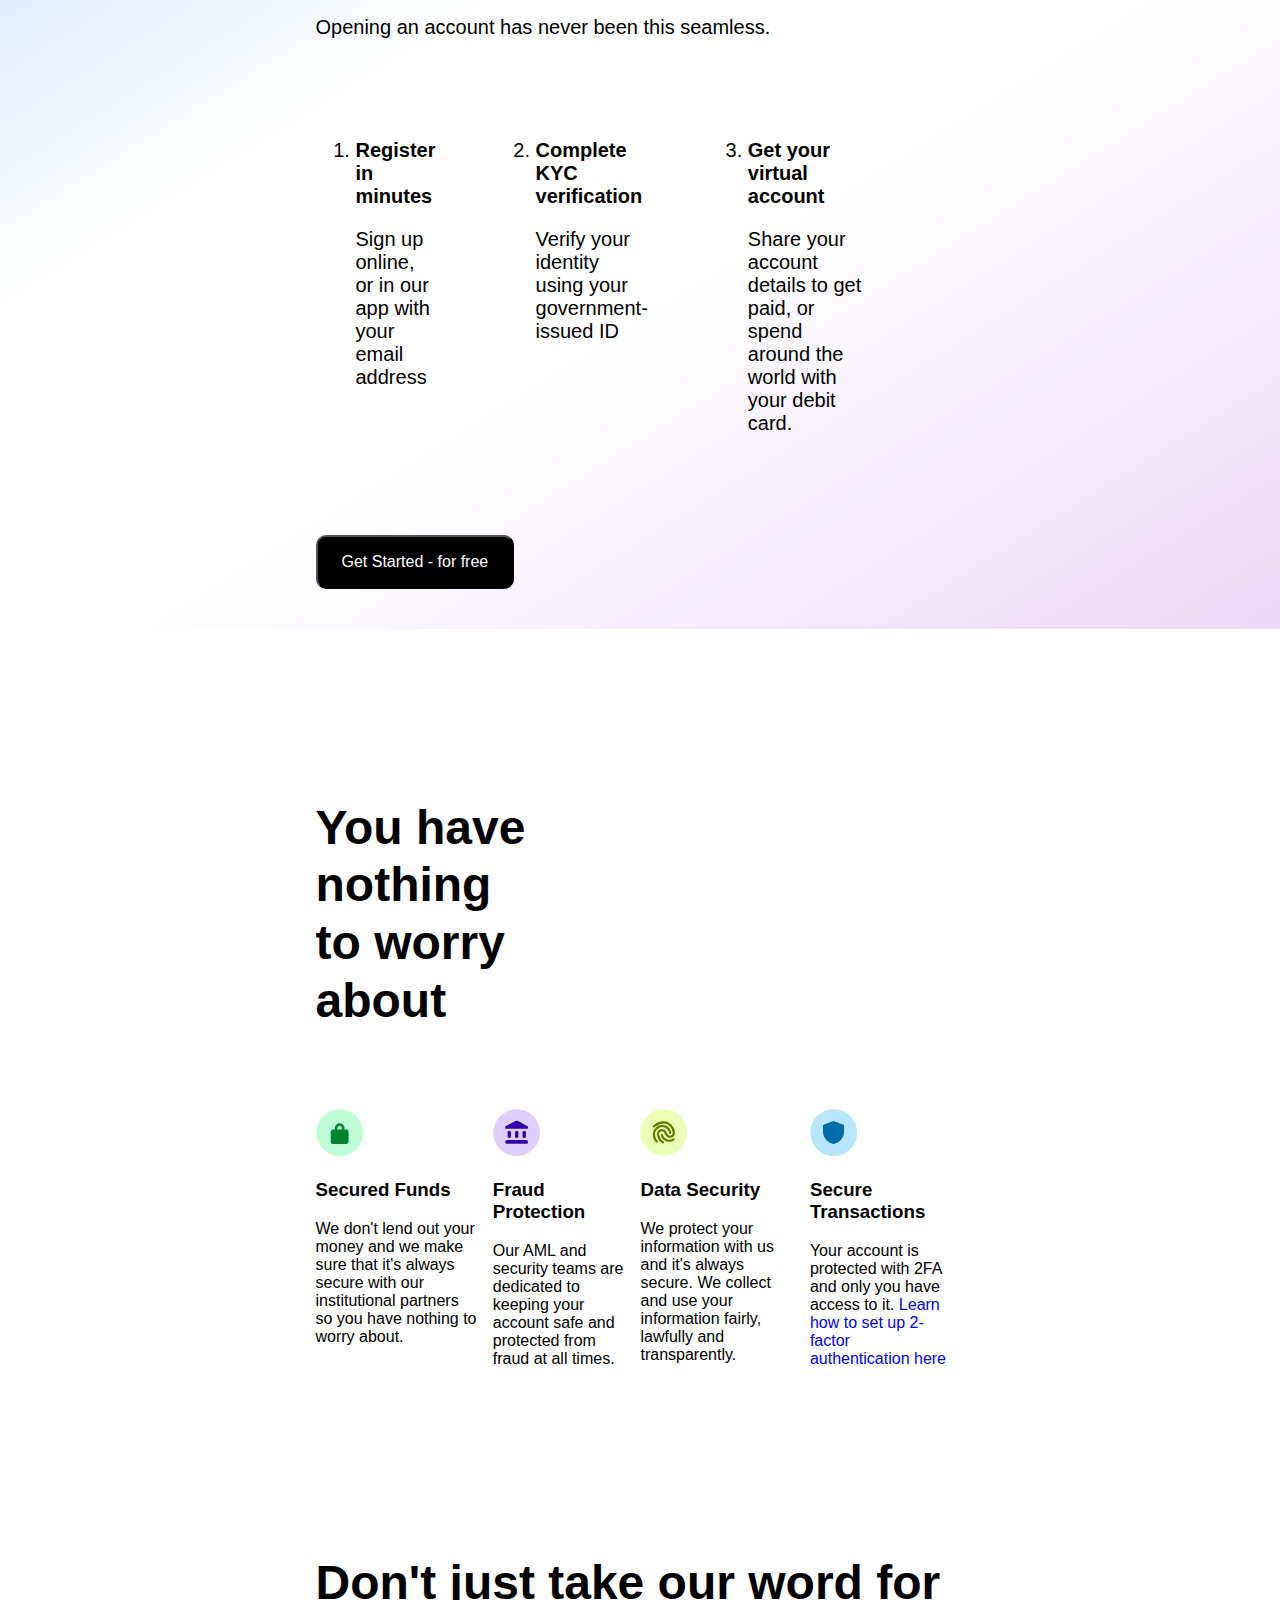
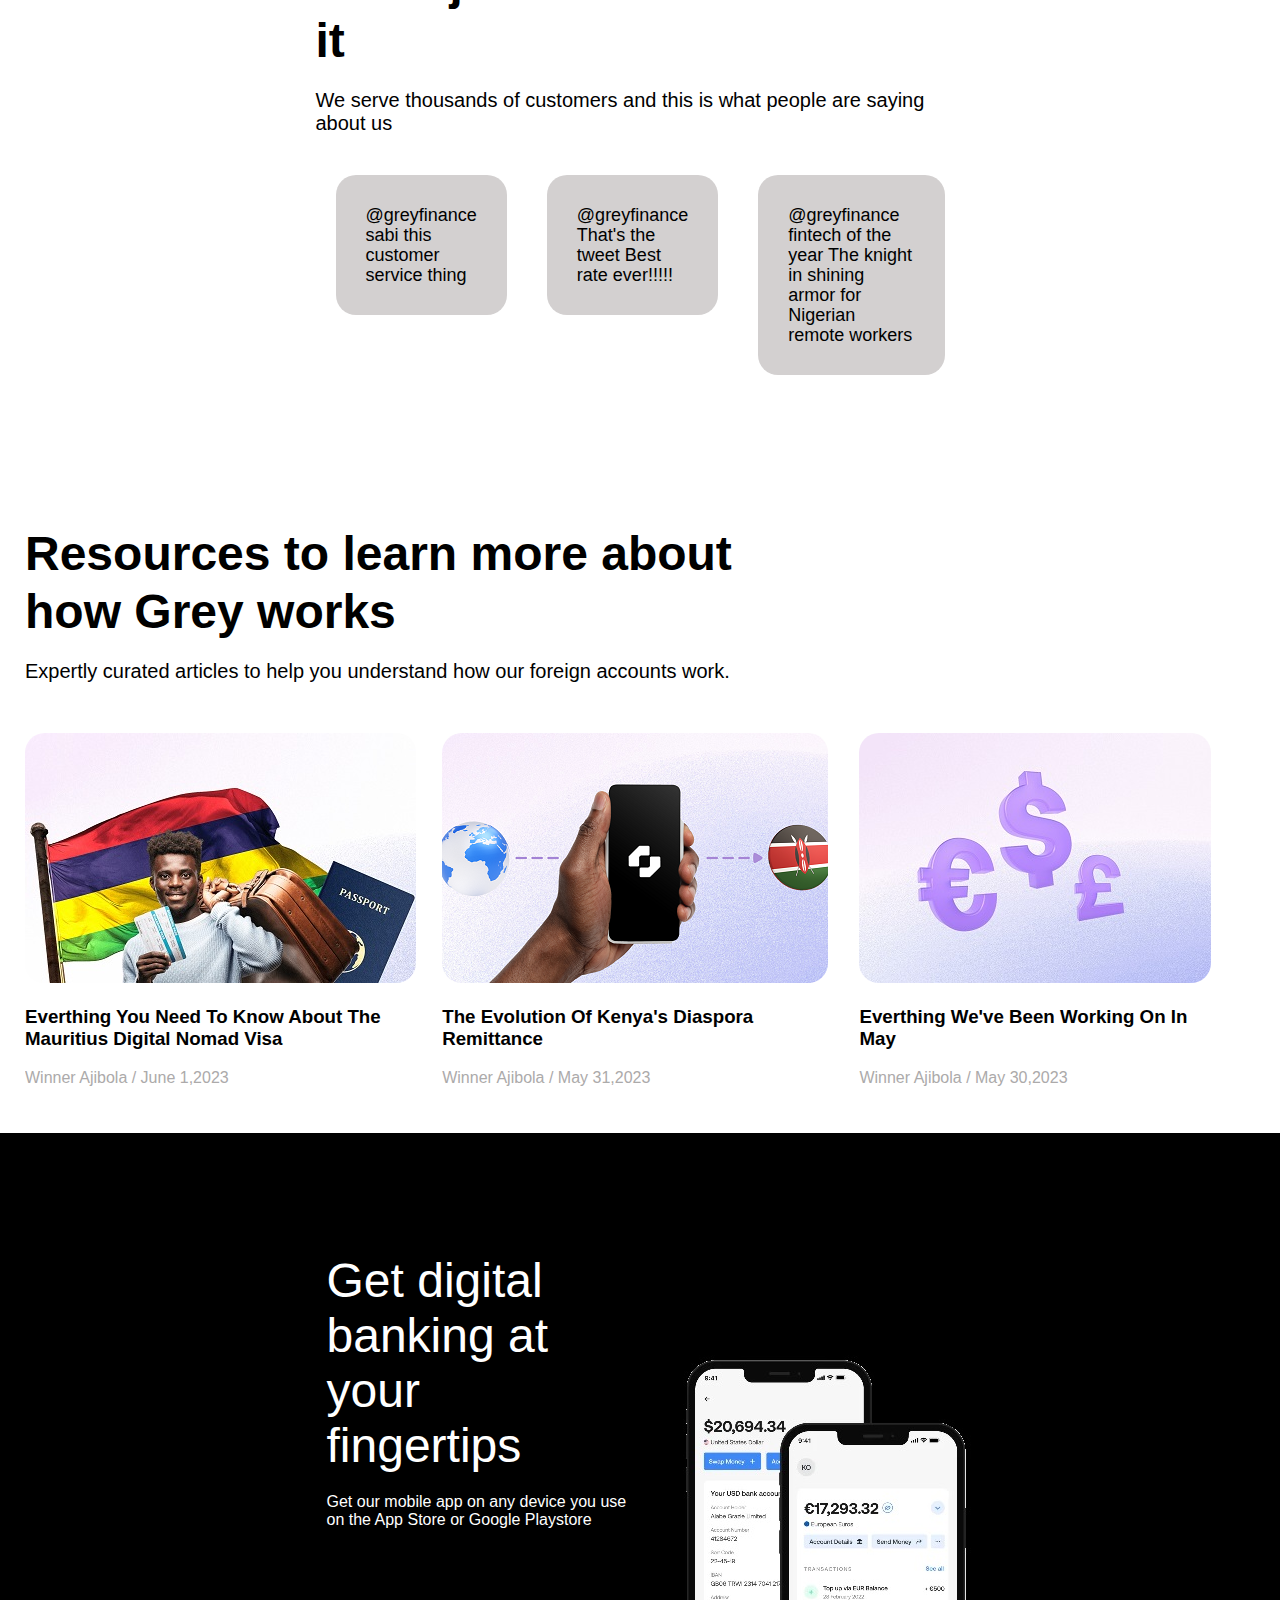
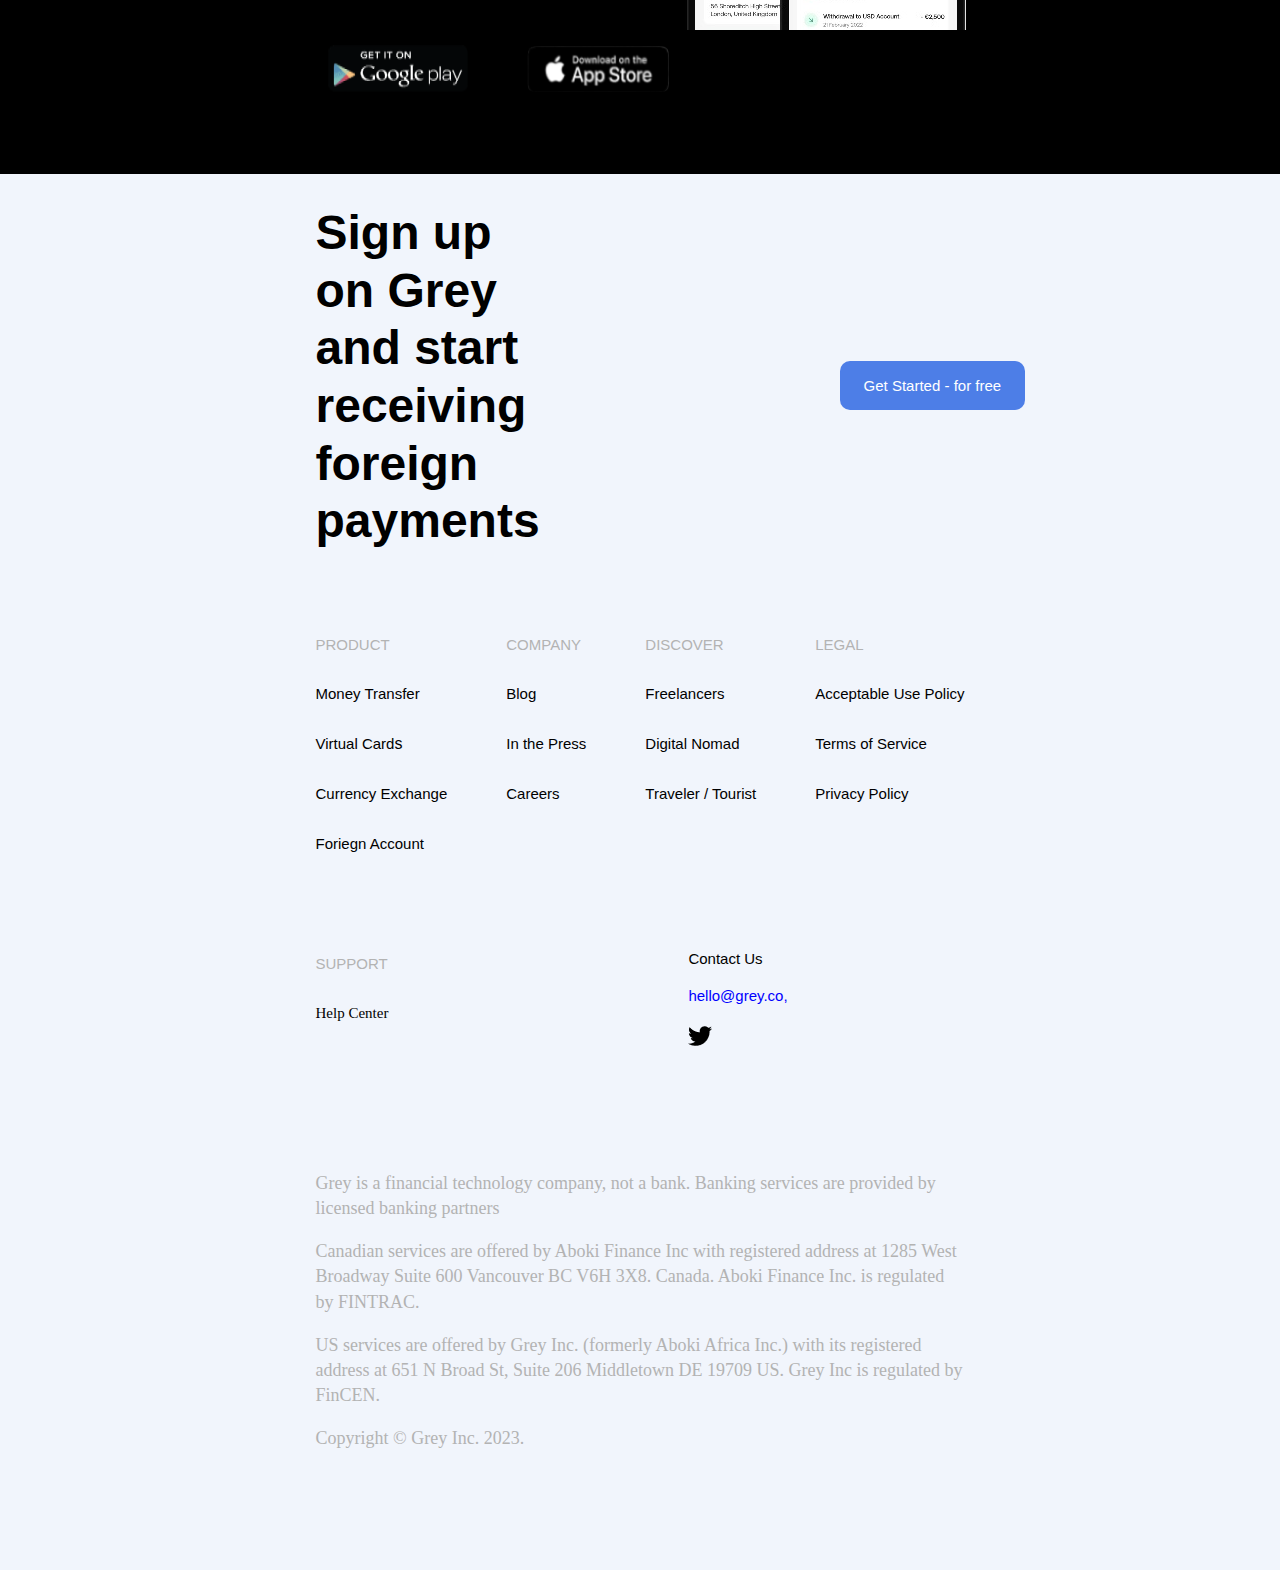
==== commit 63c2384f: "responsiveness" ====
--- a/grey.html
+++ b/grey.html
@@ -4,6 +4,7 @@
 <head>
     <title>GRAY CLONE</title>
     <link rel="stylesheet" type="text/css" href="style.css">
+    <link rel="stylesheet" href="mobile.css">
 </head>
 
 <body>
@@ -37,6 +38,8 @@
                 </div>
             </div>
         </nav>
+
+        <nav class="mobile-nav"></nav>
 
     </section>
 
@@ -129,248 +132,244 @@
             <h2>You have nothing to worry about</h2>
 
             <div class="section4-list">
-                <ul>
-
-                    <li>
-                        <div class="svg">
-                            <svg xmlns="http://www.w3.org/2000/svg" viewBox="0 0 215 215" width="215" height="215"
-                                preserveAspectRatio="xMidYMid meet"
-                                style="width: 100%; height: 100%; transform: translate3d(0px, 0px, 0px);">
-                                <defs>
-                                    <clipPath id="__lottie_element_5">
-                                        <rect width="215" height="215" x="0" y="0"></rect>
-                                    </clipPath>
-                                    <mask id="__lottie_element_12" mask-type="alpha">
-                                        <g transform="matrix(1,0,0,1,107.5,107.5)" opacity="1" style="display: block;">
-                                            <g opacity="1" transform="matrix(4,0,0,4,0,0)">
-                                                <path fill="rgb(95,254,157)" fill-opacity="1"
-                                                    d=" M0,-26.5 C14.625349998474121,-26.5 26.5,-14.625349998474121 26.5,0 C26.5,14.625349998474121 14.625349998474121,26.5 0,26.5 C-14.625349998474121,26.5 -26.5,14.625349998474121 -26.5,0 C-26.5,-14.625349998474121 -14.625349998474121,-26.5 0,-26.5z">
-                                                </path>
-                                            </g>
-                                        </g>
-                                    </mask>
-                                </defs>
-                                <g clip-path="url(#__lottie_element_5)">
-                                    <g transform="matrix(1,0,0,1,107.5,107.5)" opacity="0.4" style="display: block;">
+                <div class="li">
+                    <div class="svg">
+                        <svg xmlns="http://www.w3.org/2000/svg" viewBox="0 0 215 215" width="215" height="215"
+                            preserveAspectRatio="xMidYMid meet"
+                            style="width: 100%; height: 100%; transform: translate3d(0px, 0px, 0px);">
+                            <defs>
+                                <clipPath id="__lottie_element_5">
+                                    <rect width="215" height="215" x="0" y="0"></rect>
+                                </clipPath>
+                                <mask id="__lottie_element_12" mask-type="alpha">
+                                    <g transform="matrix(1,0,0,1,107.5,107.5)" opacity="1" style="display: block;">
                                         <g opacity="1" transform="matrix(4,0,0,4,0,0)">
                                             <path fill="rgb(95,254,157)" fill-opacity="1"
                                                 d=" M0,-26.5 C14.625349998474121,-26.5 26.5,-14.625349998474121 26.5,0 C26.5,14.625349998474121 14.625349998474121,26.5 0,26.5 C-14.625349998474121,26.5 -26.5,14.625349998474121 -26.5,0 C-26.5,-14.625349998474121 -14.625349998474121,-26.5 0,-26.5z">
                                             </path>
                                         </g>
                                     </g>
-                                    <g mask="url(#__lottie_element_12)" style="display: block;">
-                                        <g transform="matrix(1,0,0,1,107.5,107.5)" opacity="1">
-                                            <g opacity="1" transform="matrix(4,0,0,4,0,0)">
-                                                <g opacity="1" transform="matrix(1,0,0,1,0,-0.18700003623962402)">
-                                                    <path stroke-linecap="round" stroke-linejoin="round"
-                                                        fill-opacity="0" stroke="rgb(0,132,51)" stroke-opacity="1"
-                                                        stroke-width="3"
-                                                        d=" M4.065000057220459,-3.2799999713897705 C4.065000057220459,-3.2799999713897705 4.052000045776367,-4.900000095367432 4.052000045776367,-4.900000095367432 C4.051000118255615,-5.973999977111816 3.624000072479248,-7.004000186920166 2.864000082015991,-7.763000011444092 C2.1040000915527344,-8.522000312805176 1.0740000009536743,-8.949999809265137 0,-8.951000213623047 C0,-8.951000213623047 0,-8.951000213623047 0,-8.951000213623047 C-1.0740000009536743,-8.949999809265137 -2.1040000915527344,-8.522000312805176 -2.864000082015991,-7.763000011444092 C-3.624000072479248,-7.004000186920166 -4.051000118255615,-5.973999977111816 -4.052000045776367,-4.900000095367432 C-4.052000045776367,-4.900000095367432 -3.9839999675750732,-0.17000000178813934 -3.9839999675750732,-0.17000000178813934">
-                                                    </path>
-                                                </g>
-                                                <g opacity="1" transform="matrix(1,0,0,1,0,0)">
-                                                    <path fill="rgb(0,131,51)" fill-opacity="1"
-                                                        d=" M8.102999687194824,-3.4679999351501465 C8.102999687194824,-3.4679999351501465 -8.102999687194824,-3.4679999351501465 -8.102999687194824,-3.4679999351501465 C-8.6850004196167,-3.2660000324249268 -9.190999984741211,-2.8919999599456787 -9.553000450134277,-2.3940000534057617 C-9.914999961853027,-1.8960000276565552 -10.116999626159668,-1.2990000247955322 -10.128999710083008,-0.6830000281333923 C-10.128999710083008,-0.6830000281333923 -10.128999710083008,9.95300006866455 -10.128999710083008,9.95300006866455 C-10.111000061035156,10.37600040435791 -10.008000373840332,10.791000366210938 -9.82800006866455,11.173999786376953 C-9.64799976348877,11.557000160217285 -9.392999649047852,11.899999618530273 -9.079000473022461,12.182999610900879 C-8.765000343322754,12.465999603271484 -8.397000312805176,12.684000015258789 -7.998000144958496,12.824000358581543 C-7.598999977111816,12.96399974822998 -7.175000190734863,13.02299976348877 -6.752999782562256,12.996999740600586 C-6.752999782562256,12.996999740600586 6.752999782562256,12.996999740600586 6.752999782562256,12.996999740600586 C7.175000190734863,13.02299976348877 7.5970001220703125,12.96399974822998 7.995999813079834,12.824999809265137 C8.395000457763672,12.685999870300293 8.762999534606934,12.468000411987305 9.07699966430664,12.1850004196167 C9.390999794006348,11.902000427246094 9.645999908447266,11.5600004196167 9.82699966430664,11.178000450134277 C10.008000373840332,10.795999526977539 10.109999656677246,10.380999565124512 10.128999710083008,9.958999633789062 C10.128999710083008,9.958999633789062 10.128999710083008,-0.6769999861717224 10.128999710083008,-0.6769999861717224 C10.118000030517578,-1.2940000295639038 9.916999816894531,-1.8919999599456787 9.555000305175781,-2.3910000324249268 C9.192999839782715,-2.890000104904175 8.685999870300293,-3.2660000324249268 8.102999687194824,-3.4679999351501465 C8.102999687194824,-3.4679999351501465 8.102999687194824,-3.4679999351501465 8.102999687194824,-3.4679999351501465z">
-                                                    </path>
-                                                </g>
+                                </mask>
+                            </defs>
+                            <g clip-path="url(#__lottie_element_5)">
+                                <g transform="matrix(1,0,0,1,107.5,107.5)" opacity="0.4" style="display: block;">
+                                    <g opacity="1" transform="matrix(4,0,0,4,0,0)">
+                                        <path fill="rgb(95,254,157)" fill-opacity="1"
+                                            d=" M0,-26.5 C14.625349998474121,-26.5 26.5,-14.625349998474121 26.5,0 C26.5,14.625349998474121 14.625349998474121,26.5 0,26.5 C-14.625349998474121,26.5 -26.5,14.625349998474121 -26.5,0 C-26.5,-14.625349998474121 -14.625349998474121,-26.5 0,-26.5z">
+                                        </path>
+                                    </g>
+                                </g>
+                                <g mask="url(#__lottie_element_12)" style="display: block;">
+                                    <g transform="matrix(1,0,0,1,107.5,107.5)" opacity="1">
+                                        <g opacity="1" transform="matrix(4,0,0,4,0,0)">
+                                            <g opacity="1" transform="matrix(1,0,0,1,0,-0.18700003623962402)">
+                                                <path stroke-linecap="round" stroke-linejoin="round"
+                                                    fill-opacity="0" stroke="rgb(0,132,51)" stroke-opacity="1"
+                                                    stroke-width="3"
+                                                    d=" M4.065000057220459,-3.2799999713897705 C4.065000057220459,-3.2799999713897705 4.052000045776367,-4.900000095367432 4.052000045776367,-4.900000095367432 C4.051000118255615,-5.973999977111816 3.624000072479248,-7.004000186920166 2.864000082015991,-7.763000011444092 C2.1040000915527344,-8.522000312805176 1.0740000009536743,-8.949999809265137 0,-8.951000213623047 C0,-8.951000213623047 0,-8.951000213623047 0,-8.951000213623047 C-1.0740000009536743,-8.949999809265137 -2.1040000915527344,-8.522000312805176 -2.864000082015991,-7.763000011444092 C-3.624000072479248,-7.004000186920166 -4.051000118255615,-5.973999977111816 -4.052000045776367,-4.900000095367432 C-4.052000045776367,-4.900000095367432 -3.9839999675750732,-0.17000000178813934 -3.9839999675750732,-0.17000000178813934">
+                                                </path>
+                                            </g>
+                                            <g opacity="1" transform="matrix(1,0,0,1,0,0)">
+                                                <path fill="rgb(0,131,51)" fill-opacity="1"
+                                                    d=" M8.102999687194824,-3.4679999351501465 C8.102999687194824,-3.4679999351501465 -8.102999687194824,-3.4679999351501465 -8.102999687194824,-3.4679999351501465 C-8.6850004196167,-3.2660000324249268 -9.190999984741211,-2.8919999599456787 -9.553000450134277,-2.3940000534057617 C-9.914999961853027,-1.8960000276565552 -10.116999626159668,-1.2990000247955322 -10.128999710083008,-0.6830000281333923 C-10.128999710083008,-0.6830000281333923 -10.128999710083008,9.95300006866455 -10.128999710083008,9.95300006866455 C-10.111000061035156,10.37600040435791 -10.008000373840332,10.791000366210938 -9.82800006866455,11.173999786376953 C-9.64799976348877,11.557000160217285 -9.392999649047852,11.899999618530273 -9.079000473022461,12.182999610900879 C-8.765000343322754,12.465999603271484 -8.397000312805176,12.684000015258789 -7.998000144958496,12.824000358581543 C-7.598999977111816,12.96399974822998 -7.175000190734863,13.02299976348877 -6.752999782562256,12.996999740600586 C-6.752999782562256,12.996999740600586 6.752999782562256,12.996999740600586 6.752999782562256,12.996999740600586 C7.175000190734863,13.02299976348877 7.5970001220703125,12.96399974822998 7.995999813079834,12.824999809265137 C8.395000457763672,12.685999870300293 8.762999534606934,12.468000411987305 9.07699966430664,12.1850004196167 C9.390999794006348,11.902000427246094 9.645999908447266,11.5600004196167 9.82699966430664,11.178000450134277 C10.008000373840332,10.795999526977539 10.109999656677246,10.380999565124512 10.128999710083008,9.958999633789062 C10.128999710083008,9.958999633789062 10.128999710083008,-0.6769999861717224 10.128999710083008,-0.6769999861717224 C10.118000030517578,-1.2940000295639038 9.916999816894531,-1.8919999599456787 9.555000305175781,-2.3910000324249268 C9.192999839782715,-2.890000104904175 8.685999870300293,-3.2660000324249268 8.102999687194824,-3.4679999351501465 C8.102999687194824,-3.4679999351501465 8.102999687194824,-3.4679999351501465 8.102999687194824,-3.4679999351501465z">
+                                                </path>
                                             </g>
                                         </g>
                                     </g>
                                 </g>
-                            </svg>
-                        </div>
-                        <h3>Secured Funds</h3>
-                        <p>We don't lend out your money and we make sure that it's always secure with our institutional
-                            partners so you have nothing to worry about.</p>
-                    </li>
-
-                    <li>
-                        <div class="svg">
-                            <svg xmlns="http://www.w3.org/2000/svg" viewBox="0 0 215 215" width="215" height="215"
-                                preserveAspectRatio="xMidYMid meet"
-                                style="width: 100%; height: 100%; transform: translate3d(0px, 0px, 0px);">
-                                <defs>
-                                    <clipPath id="__lottie_element_15">
-                                        <rect width="215" height="215" x="0" y="0"></rect>
-                                    </clipPath>
-                                </defs>
-                                <g clip-path="url(#__lottie_element_15)">
-                                    <g transform="matrix(1,0,0,1,107.5,107.5)" opacity="0.25" style="display: block;">
-                                        <g opacity="1" transform="matrix(4,0,0,4,0,0)">
-                                            <path fill="rgb(120,64,254)" fill-opacity="1"
-                                                d=" M0,-26.5 C14.625349998474121,-26.5 26.5,-14.625349998474121 26.5,0 C26.5,14.625349998474121 14.625349998474121,26.5 0,26.5 C-14.625349998474121,26.5 -26.5,14.625349998474121 -26.5,0 C-26.5,-14.625349998474121 -14.625349998474121,-26.5 0,-26.5z">
-                                            </path>
-                                        </g>
-                                    </g>
-                                    <g transform="matrix(1,0,0,1,107.5,71.49199676513672)" opacity="1"
-                                        style="display: block;">
-                                        <g opacity="1" transform="matrix(4,0,0,4,0,0)">
-                                            <path fill="rgb(50,0,170)" fill-opacity="1"
-                                                d=" M2.0429999828338623,-3.989000082015991 C2.0429999828338623,-3.989000082015991 12.51200008392334,1.6419999599456787 12.51200008392334,1.6419999599456787 C12.51200008392334,1.6419999599456787 12.51200008392334,1.6419999599456787 12.51200008392334,1.6419999599456787 C12.65999984741211,1.7209999561309814 12.781999588012695,1.8389999866485596 12.868000030517578,1.9830000400543213 C12.954000473022461,2.127000093460083 13,2.2909998893737793 13,2.4590001106262207 C13,2.4590001106262207 13,3.572999954223633 13,3.572999954223633 C13,3.819000005722046 12.902000427246094,4.056000232696533 12.727999687194824,4.230000019073486 C12.553999900817871,4.4039998054504395 12.317000389099121,4.501999855041504 12.071000099182129,4.501999855041504 C12.071000099182129,4.501999855041504 -12.071000099182129,4.501999855041504 -12.071000099182129,4.501999855041504 C-12.317000389099121,4.501999855041504 -12.553999900817871,4.4039998054504395 -12.727999687194824,4.230000019073486 C-12.902000427246094,4.056000232696533 -13,3.819000005722046 -13,3.572999954223633 C-13,3.572999954223633 -13,2.4590001106262207 -13,2.4590001106262207 C-13,2.2909998893737793 -12.954000473022461,2.127000093460083 -12.868000030517578,1.9830000400543213 C-12.781999588012695,1.8389999866485596 -12.65999984741211,1.7209999561309814 -12.51200008392334,1.6419999599456787 C-12.51200008392334,1.6419999599456787 -2.0429999828338623,-3.989000082015991 -2.0429999828338623,-3.989000082015991 C-1.4149999618530273,-4.326000213623047 -0.7129999995231628,-4.501999855041504 0,-4.501999855041504 C0.7129999995231628,-4.501999855041504 1.4149999618530273,-4.326000213623047 2.0429999828338623,-3.989000082015991z">
-                                            </path>
-                                        </g>
-                                    </g>
-                                    <g transform="matrix(1,0,0,1,107.5,106.75)" opacity="1" style="display: block;">
-                                        <g opacity="1" transform="matrix(1,0,0,1,0,0)">
-                                            <path stroke-linecap="round" stroke-linejoin="miter" fill-opacity="0"
-                                                stroke-miterlimit="4" stroke="rgb(50,0,170)" stroke-opacity="1"
-                                                stroke-width="17" d=" M-43.25,43 C-43.25,43 43,43 43,43"></path>
-                                        </g>
-                                        <g opacity="1" transform="matrix(1,0,0,1,0,0)">
-                                            <path stroke-linecap="butt" stroke-linejoin="miter" fill-opacity="0"
-                                                stroke-miterlimit="4" stroke="rgb(50,0,170)" stroke-opacity="1"
-                                                stroke-width="17" d=" M-33.75,25.75"></path>
-                                        </g>
-                                    </g>
-                                    <g transform="matrix(1,0,0,1,107.5,107.5)" opacity="1" style="display: block;">
-                                        <g opacity="1" transform="matrix(1,0,0,1,0,0)">
-                                            <path stroke-linecap="round" stroke-linejoin="miter" fill-opacity="0"
-                                                stroke-miterlimit="4" stroke="rgb(50,0,170)" stroke-opacity="1"
-                                                stroke-width="15"
-                                                d=" M-33.5,-1.75 C-33.5,-1.75 -33.5,17.187999725341797 -33.5,17.187999725341797">
-                                            </path>
-                                        </g>
-                                    </g>
-                                    <g transform="matrix(1,0,0,1,141.25,107.5)" opacity="1" style="display: block;">
-                                        <g opacity="1" transform="matrix(1,0,0,1,0,0)">
-                                            <path stroke-linecap="round" stroke-linejoin="miter" fill-opacity="0"
-                                                stroke-miterlimit="4" stroke="rgb(50,0,170)" stroke-opacity="1"
-                                                stroke-width="15"
-                                                d=" M-33.5,-1.75 C-33.5,-1.75 -33.5,17.187999725341797 -33.5,17.187999725341797">
-                                            </path>
-                                        </g>
-                                    </g>
-                                    <g transform="matrix(1,0,0,1,175.25,107.5)" opacity="1" style="display: block;">
-                                        <g opacity="1" transform="matrix(1,0,0,1,0,0)">
-                                            <path stroke-linecap="round" stroke-linejoin="miter" fill-opacity="0"
-                                                stroke-miterlimit="4" stroke="rgb(50,0,170)" stroke-opacity="1"
-                                                stroke-width="15"
-                                                d=" M-33.5,-1.75 C-33.5,-1.75 -33.5,17.187999725341797 -33.5,17.187999725341797">
-                                            </path>
-                                        </g>
-                                    </g>
-                                </g>
-                            </svg>
-                        </div>
-                        <h3>Fraud Protection</h3>
-                        <p>Our AML and security teams are dedicated to keeping your account safe and protected from
-                            fraud at all times.</p>
-                    </li>
-
-                    <li>
-                        <div class="svg">
-                            <svg xmlns="http://www.w3.org/2000/svg" viewBox="0 0 215 215" width="50" height="50"
-                                preserveAspectRatio="xMidYMid meet"
-                                style="width: 100%; height: 100%; transform: translate3d(0px, 0px, 0px);">
-                                <defs>
-                                    <clipPath id="__lottie_element_34">
-                                        <rect width="215" height="215" x="0" y="0"></rect>
-                                    </clipPath>
-                                </defs>
-                                <g clip-path="url(#__lottie_element_34)">
-                                    <g transform="matrix(1,0,0,1,107.5,107.5)" opacity="0.4" style="display: block;">
-                                        <g opacity="1" transform="matrix(4,0,0,4,0,0)">
-                                            <path fill="rgb(209,255,77)" fill-opacity="1"
-                                                d=" M0,-26.5 C14.625349998474121,-26.5 26.5,-14.625349998474121 26.5,0 C26.5,14.625349998474121 14.625349998474121,26.5 0,26.5 C-14.625349998474121,26.5 -26.5,14.625349998474121 -26.5,0 C-26.5,-14.625349998474121 -14.625349998474121,-26.5 0,-26.5z">
-                                            </path>
-                                        </g>
-                                    </g>
-                                    <g transform="matrix(1,0,0,1,107.56199645996094,107.43800354003906)" opacity="1"
-                                        style="display: block;">
-                                        <g opacity="1" transform="matrix(1,0,0,1,0,0)">
-                                            <path stroke-linecap="round" stroke-linejoin="miter" fill-opacity="0"
-                                                stroke-miterlimit="4" stroke="rgb(92,124,0)" stroke-opacity="1"
-                                                stroke-width="10"
-                                                d=" M-44.3380012512207,-28.10300064086914 C-48.400001525878906,-25 0.871999979019165,-73.13200378417969 38.05099868774414,-24.718000411987305 C43.1619987487793,-18.062999725341797 52.24100112915039,10.055000305175781 38.89400100708008,15.798999786376953 C28.549999237060547,20.25 16.849000930786133,23.527000427246094 5.857999801635742,-4.323999881744385 C1.25,-16 -39.82899856567383,-17.420000076293945 -20.756000518798828,25.48699951171875 C-15.75,36.75 -4.558000087738037,42.90700149536133 -3.390000104904175,43.507999420166016">
-                                            </path>
-                                        </g>
-                                    </g>
-                                    <g transform="matrix(1,0,0,1,127.30000305175781,131.47300720214844)" opacity="1"
-                                        style="display: block;">
+                            </g>
+                        </svg>
+                    </div>
+                    <h3>Secured Funds</h3>
+                    <p>We don't lend out your money and we make sure that it's always secure with our institutional
+                        partners so you have nothing to worry about.</p>
+                </div>
+
+                <div class="li">
+                    <div class="svg">
+                        <svg xmlns="http://www.w3.org/2000/svg" viewBox="0 0 215 215" width="215" height="215"
+                            preserveAspectRatio="xMidYMid meet"
+                            style="width: 100%; height: 100%; transform: translate3d(0px, 0px, 0px);">
+                            <defs>
+                                <clipPath id="__lottie_element_15">
+                                    <rect width="215" height="215" x="0" y="0"></rect>
+                                </clipPath>
+                            </defs>
+                            <g clip-path="url(#__lottie_element_15)">
+                                <g transform="matrix(1,0,0,1,107.5,107.5)" opacity="0.25" style="display: block;">
+                                    <g opacity="1" transform="matrix(4,0,0,4,0,0)">
+                                        <path fill="rgb(120,64,254)" fill-opacity="1"
+                                            d=" M0,-26.5 C14.625349998474121,-26.5 26.5,-14.625349998474121 26.5,0 C26.5,14.625349998474121 14.625349998474121,26.5 0,26.5 C-14.625349998474121,26.5 -26.5,14.625349998474121 -26.5,0 C-26.5,-14.625349998474121 -14.625349998474121,-26.5 0,-26.5z">
+                                        </path>
+                                    </g>
+                                </g>
+                                <g transform="matrix(1,0,0,1,107.5,71.49199676513672)" opacity="1"
+                                    style="display: block;">
+                                    <g opacity="1" transform="matrix(4,0,0,4,0,0)">
+                                        <path fill="rgb(50,0,170)" fill-opacity="1"
+                                            d=" M2.0429999828338623,-3.989000082015991 C2.0429999828338623,-3.989000082015991 12.51200008392334,1.6419999599456787 12.51200008392334,1.6419999599456787 C12.51200008392334,1.6419999599456787 12.51200008392334,1.6419999599456787 12.51200008392334,1.6419999599456787 C12.65999984741211,1.7209999561309814 12.781999588012695,1.8389999866485596 12.868000030517578,1.9830000400543213 C12.954000473022461,2.127000093460083 13,2.2909998893737793 13,2.4590001106262207 C13,2.4590001106262207 13,3.572999954223633 13,3.572999954223633 C13,3.819000005722046 12.902000427246094,4.056000232696533 12.727999687194824,4.230000019073486 C12.553999900817871,4.4039998054504395 12.317000389099121,4.501999855041504 12.071000099182129,4.501999855041504 C12.071000099182129,4.501999855041504 -12.071000099182129,4.501999855041504 -12.071000099182129,4.501999855041504 C-12.317000389099121,4.501999855041504 -12.553999900817871,4.4039998054504395 -12.727999687194824,4.230000019073486 C-12.902000427246094,4.056000232696533 -13,3.819000005722046 -13,3.572999954223633 C-13,3.572999954223633 -13,2.4590001106262207 -13,2.4590001106262207 C-13,2.2909998893737793 -12.954000473022461,2.127000093460083 -12.868000030517578,1.9830000400543213 C-12.781999588012695,1.8389999866485596 -12.65999984741211,1.7209999561309814 -12.51200008392334,1.6419999599456787 C-12.51200008392334,1.6419999599456787 -2.0429999828338623,-3.989000082015991 -2.0429999828338623,-3.989000082015991 C-1.4149999618530273,-4.326000213623047 -0.7129999995231628,-4.501999855041504 0,-4.501999855041504 C0.7129999995231628,-4.501999855041504 1.4149999618530273,-4.326000213623047 2.0429999828338623,-3.989000082015991z">
+                                        </path>
+                                    </g>
+                                </g>
+                                <g transform="matrix(1,0,0,1,107.5,106.75)" opacity="1" style="display: block;">
+                                    <g opacity="1" transform="matrix(1,0,0,1,0,0)">
+                                        <path stroke-linecap="round" stroke-linejoin="miter" fill-opacity="0"
+                                            stroke-miterlimit="4" stroke="rgb(50,0,170)" stroke-opacity="1"
+                                            stroke-width="17" d=" M-43.25,43 C-43.25,43 43,43 43,43"></path>
+                                    </g>
+                                    <g opacity="1" transform="matrix(1,0,0,1,0,0)">
+                                        <path stroke-linecap="butt" stroke-linejoin="miter" fill-opacity="0"
+                                            stroke-miterlimit="4" stroke="rgb(50,0,170)" stroke-opacity="1"
+                                            stroke-width="17" d=" M-33.75,25.75"></path>
+                                    </g>
+                                </g>
+                                <g transform="matrix(1,0,0,1,107.5,107.5)" opacity="1" style="display: block;">
+                                    <g opacity="1" transform="matrix(1,0,0,1,0,0)">
+                                        <path stroke-linecap="round" stroke-linejoin="miter" fill-opacity="0"
+                                            stroke-miterlimit="4" stroke="rgb(50,0,170)" stroke-opacity="1"
+                                            stroke-width="15"
+                                            d=" M-33.5,-1.75 C-33.5,-1.75 -33.5,17.187999725341797 -33.5,17.187999725341797">
+                                        </path>
+                                    </g>
+                                </g>
+                                <g transform="matrix(1,0,0,1,141.25,107.5)" opacity="1" style="display: block;">
+                                    <g opacity="1" transform="matrix(1,0,0,1,0,0)">
+                                        <path stroke-linecap="round" stroke-linejoin="miter" fill-opacity="0"
+                                            stroke-miterlimit="4" stroke="rgb(50,0,170)" stroke-opacity="1"
+                                            stroke-width="15"
+                                            d=" M-33.5,-1.75 C-33.5,-1.75 -33.5,17.187999725341797 -33.5,17.187999725341797">
+                                        </path>
+                                    </g>
+                                </g>
+                                <g transform="matrix(1,0,0,1,175.25,107.5)" opacity="1" style="display: block;">
+                                    <g opacity="1" transform="matrix(1,0,0,1,0,0)">
+                                        <path stroke-linecap="round" stroke-linejoin="miter" fill-opacity="0"
+                                            stroke-miterlimit="4" stroke="rgb(50,0,170)" stroke-opacity="1"
+                                            stroke-width="15"
+                                            d=" M-33.5,-1.75 C-33.5,-1.75 -33.5,17.187999725341797 -33.5,17.187999725341797">
+                                        </path>
+                                    </g>
+                                </g>
+                            </g>
+                        </svg>
+                    </div>
+                    <h3>Fraud Protection</h3>
+                    <p>Our AML and security teams are dedicated to keeping your account safe and protected from
+                        fraud at all times.</p>
+                </div>
+
+                <div class="li">
+                    <div class="svg">
+                        <svg xmlns="http://www.w3.org/2000/svg" viewBox="0 0 215 215" width="50" height="50"
+                            preserveAspectRatio="xMidYMid meet"
+                            style="width: 100%; height: 100%; transform: translate3d(0px, 0px, 0px);">
+                            <defs>
+                                <clipPath id="__lottie_element_34">
+                                    <rect width="215" height="215" x="0" y="0"></rect>
+                                </clipPath>
+                            </defs>
+                            <g clip-path="url(#__lottie_element_34)">
+                                <g transform="matrix(1,0,0,1,107.5,107.5)" opacity="0.4" style="display: block;">
+                                    <g opacity="1" transform="matrix(4,0,0,4,0,0)">
+                                        <path fill="rgb(209,255,77)" fill-opacity="1"
+                                            d=" M0,-26.5 C14.625349998474121,-26.5 26.5,-14.625349998474121 26.5,0 C26.5,14.625349998474121 14.625349998474121,26.5 0,26.5 C-14.625349998474121,26.5 -26.5,14.625349998474121 -26.5,0 C-26.5,-14.625349998474121 -14.625349998474121,-26.5 0,-26.5z">
+                                        </path>
+                                    </g>
+                                </g>
+                                <g transform="matrix(1,0,0,1,107.56199645996094,107.43800354003906)" opacity="1"
+                                    style="display: block;">
+                                    <g opacity="1" transform="matrix(1,0,0,1,0,0)">
                                         <path stroke-linecap="round" stroke-linejoin="miter" fill-opacity="0"
                                             stroke-miterlimit="4" stroke="rgb(92,124,0)" stroke-opacity="1"
                                             stroke-width="10"
-                                            d=" M25.01,6.88 C24.68,7.16 24.31,7.4 23.91,7.58 C16.69,12.06 11.92,13.12 3.43,12.88 C-3.1,12.44 -9.38,10.2 -14.7,6.4 C-20.03,2.61 -26.74,-7.28 -27.74,-13.62">
-                                        </path>
-                                        <g opacity="1" transform="matrix(4,0,0,4,0,0)"></g>
-                                    </g>
-                                    <g transform="matrix(1,0,0,1,101.69300079345703,116.78500366210938)" opacity="1"
-                                        style="display: block;">
-                                        <path stroke-linecap="round" stroke-linejoin="miter" fill-opacity="0"
-                                            stroke-miterlimit="4" stroke="rgb(92,124,0)" stroke-opacity="1"
-                                            stroke-width="10"
-                                            d=" M-25.13,30.4 C-32.44,26.63 -37.95,9.18 -38.19,2.98 C-38.43,-3.23 -38.29,-9.41 -35.85,-15.12 C-33.41,-20.83 -29.72,-25.92 -25.07,-30.04 C-19.92,-34.78 -13.51,-37.94 -6.61,-39.14 C0.29,-40.34 7.38,-39.53 13.84,-36.8 C21.07,-34.31 28.63,-27 32.02,-20.13 C34.87,-14.34 35.62,-7.35 35.62,-7.35">
-                                        </path>
-                                        <g opacity="1" transform="matrix(4,0,0,4,0,0)"></g>
-                                    </g>
-                                </g>
-                            </svg>
-                        </div>
-                        <h3>Data Security</h3>
-                        <p>We protect your information with us and it's always secure. We collect and use your
-                            information fairly, lawfully and transparently.</p>
-                    </li>
-
-                    <li>
-                        <div class="svg">
-                            <svg xmlns="http://www.w3.org/2000/svg" viewBox="0 0 215 215" width="215" height="215"
-                                preserveAspectRatio="xMidYMid meet"
-                                style="width: 100%; height: 100%; transform: translate3d(0px, 0px, 0px);">
-                                <defs>
-                                    <clipPath id="__lottie_element_47">
-                                        <rect width="215" height="215" x="0" y="0"></rect>
-                                    </clipPath>
-                                    <mask id="__lottie_element_54" mask-type="alpha">
-                                        <g transform="matrix(1,0,0,1,107.5,107.5)" opacity="1" style="display: block;">
-                                            <g opacity="1" transform="matrix(4,0,0,4,0,0)">
-                                                <path fill="rgb(78,193,255)" fill-opacity="1"
-                                                    d=" M0,-26.5 C14.625349998474121,-26.5 26.5,-14.625349998474121 26.5,0 C26.5,14.625349998474121 14.625349998474121,26.5 0,26.5 C-14.625349998474121,26.5 -26.5,14.625349998474121 -26.5,0 C-26.5,-14.625349998474121 -14.625349998474121,-26.5 0,-26.5z">
-                                                </path>
-                                            </g>
-                                        </g>
-                                    </mask>
-                                </defs>
-                                <g clip-path="url(#__lottie_element_47)">
-                                    <g transform="matrix(1,0,0,1,107.5,107.5)" opacity="0.4" style="display: block;">
+                                            d=" M-44.3380012512207,-28.10300064086914 C-48.400001525878906,-25 0.871999979019165,-73.13200378417969 38.05099868774414,-24.718000411987305 C43.1619987487793,-18.062999725341797 52.24100112915039,10.055000305175781 38.89400100708008,15.798999786376953 C28.549999237060547,20.25 16.849000930786133,23.527000427246094 5.857999801635742,-4.323999881744385 C1.25,-16 -39.82899856567383,-17.420000076293945 -20.756000518798828,25.48699951171875 C-15.75,36.75 -4.558000087738037,42.90700149536133 -3.390000104904175,43.507999420166016">
+                                        </path>
+                                    </g>
+                                </g>
+                                <g transform="matrix(1,0,0,1,127.30000305175781,131.47300720214844)" opacity="1"
+                                    style="display: block;">
+                                    <path stroke-linecap="round" stroke-linejoin="miter" fill-opacity="0"
+                                        stroke-miterlimit="4" stroke="rgb(92,124,0)" stroke-opacity="1"
+                                        stroke-width="10"
+                                        d=" M25.01,6.88 C24.68,7.16 24.31,7.4 23.91,7.58 C16.69,12.06 11.92,13.12 3.43,12.88 C-3.1,12.44 -9.38,10.2 -14.7,6.4 C-20.03,2.61 -26.74,-7.28 -27.74,-13.62">
+                                    </path>
+                                    <g opacity="1" transform="matrix(4,0,0,4,0,0)"></g>
+                                </g>
+                                <g transform="matrix(1,0,0,1,101.69300079345703,116.78500366210938)" opacity="1"
+                                    style="display: block;">
+                                    <path stroke-linecap="round" stroke-linejoin="miter" fill-opacity="0"
+                                        stroke-miterlimit="4" stroke="rgb(92,124,0)" stroke-opacity="1"
+                                        stroke-width="10"
+                                        d=" M-25.13,30.4 C-32.44,26.63 -37.95,9.18 -38.19,2.98 C-38.43,-3.23 -38.29,-9.41 -35.85,-15.12 C-33.41,-20.83 -29.72,-25.92 -25.07,-30.04 C-19.92,-34.78 -13.51,-37.94 -6.61,-39.14 C0.29,-40.34 7.38,-39.53 13.84,-36.8 C21.07,-34.31 28.63,-27 32.02,-20.13 C34.87,-14.34 35.62,-7.35 35.62,-7.35">
+                                    </path>
+                                    <g opacity="1" transform="matrix(4,0,0,4,0,0)"></g>
+                                </g>
+                            </g>
+                        </svg>
+                    </div>
+                    <h3>Data Security</h3>
+                    <p>We protect your information with us and it's always secure. We collect and use your
+                        information fairly, lawfully and transparently.</p>
+                </div>
+
+                <div class="li">
+                    <div class="svg">
+                        <svg xmlns="http://www.w3.org/2000/svg" viewBox="0 0 215 215" width="215" height="215"
+                            preserveAspectRatio="xMidYMid meet"
+                            style="width: 100%; height: 100%; transform: translate3d(0px, 0px, 0px);">
+                            <defs>
+                                <clipPath id="__lottie_element_47">
+                                    <rect width="215" height="215" x="0" y="0"></rect>
+                                </clipPath>
+                                <mask id="__lottie_element_54" mask-type="alpha">
+                                    <g transform="matrix(1,0,0,1,107.5,107.5)" opacity="1" style="display: block;">
                                         <g opacity="1" transform="matrix(4,0,0,4,0,0)">
                                             <path fill="rgb(78,193,255)" fill-opacity="1"
                                                 d=" M0,-26.5 C14.625349998474121,-26.5 26.5,-14.625349998474121 26.5,0 C26.5,14.625349998474121 14.625349998474121,26.5 0,26.5 C-14.625349998474121,26.5 -26.5,14.625349998474121 -26.5,0 C-26.5,-14.625349998474121 -14.625349998474121,-26.5 0,-26.5z">
                                             </path>
                                         </g>
                                     </g>
-                                    <g mask="url(#__lottie_element_54)" style="display: block;">
-                                        <g transform="matrix(1,0,0,1,107,107)" opacity="1">
-                                            <g opacity="1" transform="matrix(4,0,0,4,0,0)">
-                                                <path fill="rgb(0,109,168)" fill-opacity="1"
-                                                    d=" M0.6850000023841858,-12.876999855041504 C0.6850000023841858,-12.876999855041504 10.685999870300293,-9.187000274658203 10.685999870300293,-9.187000274658203 C10.685999870300293,-9.187000274658203 10.685999870300293,-9.187000274658203 10.685999870300293,-9.187000274658203 C11.071000099182129,-9.045999526977539 11.402999877929688,-8.789999961853027 11.637999534606934,-8.454000473022461 C11.873000144958496,-8.118000030517578 12,-7.718999862670898 12.00100040435791,-7.309000015258789 C12.00100040435791,-7.309000015258789 12.00100040435791,-1.7710000276565552 12.00100040435791,-1.7710000276565552 C12.095999717712402,1.6679999828338623 10.97700023651123,5.031000137329102 8.84000015258789,7.7270002365112305 C6.703000068664551,10.42300033569336 3.686000108718872,12.281000137329102 0.3160000145435333,12.975000381469727 C0.10700000077486038,13.010000228881836 -0.10700000077486038,13.010000228881836 -0.3160000145435333,12.975000381469727 C-3.686000108718872,12.281000137329102 -6.703000068664551,10.42300033569336 -8.84000015258789,7.7270002365112305 C-10.97700023651123,5.031000137329102 -12.095999717712402,1.6679999828338623 -12.00100040435791,-1.7710000276565552 C-12.00100040435791,-1.7710000276565552 -12.00100040435791,-7.309000015258789 -12.00100040435791,-7.309000015258789 C-12.00100040435791,-7.7170000076293945 -11.876999855041504,-8.114999771118164 -11.645000457763672,-8.451000213623047 C-11.413000106811523,-8.786999702453613 -11.083000183105469,-9.043999671936035 -10.701000213623047,-9.187000274658203 C-10.701000213623047,-9.187000274658203 -0.699999988079071,-12.876999855041504 -0.699999988079071,-12.876999855041504 C-0.2529999911785126,-13.041999816894531 0.23800000548362732,-13.041999816894531 0.6850000023841858,-12.876999855041504z">
-                                                </path>
-                                            </g>
-                                        </g>
-                                    </g>
-                                    <g transform="matrix(0,0,0,0,139.25,135)" opacity="0.9" style="display: block;">
-                                        <g opacity="1" transform="matrix(1,0,0,1,23,24.5)">
-                                            <path fill="rgb(255,255,255)" fill-opacity="1"
-                                                d=" M4.834293374479334e-16,-7.894999980926514 C0.5580646395683289,-7.894999980926514 1.0002433061599731,-2.959554672241211 1.9798989295959473,-1.9798989295959473 C2.959554672241211,-1.0002433061599731 7.894999980926514,-0.5580646395683289 7.894999980926514,0 C7.894999980926514,0.5580646395683289 2.959554672241211,1.0002433061599731 1.9798989295959473,1.9798989295959473 C1.0002433061599731,2.959554672241211 0.5580646395683289,7.894999980926514 4.834293374479334e-16,7.894999980926514 C-0.5580646395683289,7.894999980926514 -1.0002433061599731,2.959554672241211 -1.9798989295959473,1.9798989295959473 C-2.959554672241211,1.0002433061599731 -7.894999980926514,0.5580646395683289 -7.894999980926514,9.668586748958668e-16 C-7.894999980926514,-0.5580646395683289 -2.959554672241211,-1.0002433061599731 -1.9798989295959473,-1.9798989295959473 C-1.0002433061599731,-2.959554672241211 -0.5580646395683289,-7.894999980926514 4.834293374479334e-16,-7.894999980926514z">
+                                </mask>
+                            </defs>
+                            <g clip-path="url(#__lottie_element_47)">
+                                <g transform="matrix(1,0,0,1,107.5,107.5)" opacity="0.4" style="display: block;">
+                                    <g opacity="1" transform="matrix(4,0,0,4,0,0)">
+                                        <path fill="rgb(78,193,255)" fill-opacity="1"
+                                            d=" M0,-26.5 C14.625349998474121,-26.5 26.5,-14.625349998474121 26.5,0 C26.5,14.625349998474121 14.625349998474121,26.5 0,26.5 C-14.625349998474121,26.5 -26.5,14.625349998474121 -26.5,0 C-26.5,-14.625349998474121 -14.625349998474121,-26.5 0,-26.5z">
+                                        </path>
+                                    </g>
+                                </g>
+                                <g mask="url(#__lottie_element_54)" style="display: block;">
+                                    <g transform="matrix(1,0,0,1,107,107)" opacity="1">
+                                        <g opacity="1" transform="matrix(4,0,0,4,0,0)">
+                                            <path fill="rgb(0,109,168)" fill-opacity="1"
+                                                d=" M0.6850000023841858,-12.876999855041504 C0.6850000023841858,-12.876999855041504 10.685999870300293,-9.187000274658203 10.685999870300293,-9.187000274658203 C10.685999870300293,-9.187000274658203 10.685999870300293,-9.187000274658203 10.685999870300293,-9.187000274658203 C11.071000099182129,-9.045999526977539 11.402999877929688,-8.789999961853027 11.637999534606934,-8.454000473022461 C11.873000144958496,-8.118000030517578 12,-7.718999862670898 12.00100040435791,-7.309000015258789 C12.00100040435791,-7.309000015258789 12.00100040435791,-1.7710000276565552 12.00100040435791,-1.7710000276565552 C12.095999717712402,1.6679999828338623 10.97700023651123,5.031000137329102 8.84000015258789,7.7270002365112305 C6.703000068664551,10.42300033569336 3.686000108718872,12.281000137329102 0.3160000145435333,12.975000381469727 C0.10700000077486038,13.010000228881836 -0.10700000077486038,13.010000228881836 -0.3160000145435333,12.975000381469727 C-3.686000108718872,12.281000137329102 -6.703000068664551,10.42300033569336 -8.84000015258789,7.7270002365112305 C-10.97700023651123,5.031000137329102 -12.095999717712402,1.6679999828338623 -12.00100040435791,-1.7710000276565552 C-12.00100040435791,-1.7710000276565552 -12.00100040435791,-7.309000015258789 -12.00100040435791,-7.309000015258789 C-12.00100040435791,-7.7170000076293945 -11.876999855041504,-8.114999771118164 -11.645000457763672,-8.451000213623047 C-11.413000106811523,-8.786999702453613 -11.083000183105469,-9.043999671936035 -10.701000213623047,-9.187000274658203 C-10.701000213623047,-9.187000274658203 -0.699999988079071,-12.876999855041504 -0.699999988079071,-12.876999855041504 C-0.2529999911785126,-13.041999816894531 0.23800000548362732,-13.041999816894531 0.6850000023841858,-12.876999855041504z">
                                             </path>
                                         </g>
                                     </g>
-                                    <g transform="matrix(0,0,0,0,127.10319519042969,121.07614135742188)"
-                                        opacity="0.7000000000000001" style="display: block;">
-                                        <g opacity="1" transform="matrix(1,0,0,1,23,24.5)">
-                                            <path fill="rgb(255,255,255)" fill-opacity="1"
-                                                d=" M4.834293374479334e-16,-7.894999980926514 C0.5580646395683289,-7.894999980926514 1.0002433061599731,-2.959554672241211 1.9798989295959473,-1.9798989295959473 C2.959554672241211,-1.0002433061599731 7.894999980926514,-0.5580646395683289 7.894999980926514,0 C7.894999980926514,0.5580646395683289 2.959554672241211,1.0002433061599731 1.9798989295959473,1.9798989295959473 C1.0002433061599731,2.959554672241211 0.5580646395683289,7.894999980926514 4.834293374479334e-16,7.894999980926514 C-0.5580646395683289,7.894999980926514 -1.0002433061599731,2.959554672241211 -1.9798989295959473,1.9798989295959473 C-2.959554672241211,1.0002433061599731 -7.894999980926514,0.5580646395683289 -7.894999980926514,9.668586748958668e-16 C-7.894999980926514,-0.5580646395683289 -2.959554672241211,-1.0002433061599731 -1.9798989295959473,-1.9798989295959473 C-1.0002433061599731,-2.959554672241211 -0.5580646395683289,-7.894999980926514 4.834293374479334e-16,-7.894999980926514z">
-                                            </path>
-                                        </g>
-                                    </g>
-                                </g>
-                            </svg>
-                        </div>
-                        <h3>Secure Transactions</h3>
-                        <p>Your account is protected with 2FA and only you have access to it. <a href="#"> Learn how to
-                                set up 2- factor authentication here</a></p>
-                    </li>
-
-                </ul>
+                                </g>
+                                <g transform="matrix(0,0,0,0,139.25,135)" opacity="0.9" style="display: block;">
+                                    <g opacity="1" transform="matrix(1,0,0,1,23,24.5)">
+                                        <path fill="rgb(255,255,255)" fill-opacity="1"
+                                            d=" M4.834293374479334e-16,-7.894999980926514 C0.5580646395683289,-7.894999980926514 1.0002433061599731,-2.959554672241211 1.9798989295959473,-1.9798989295959473 C2.959554672241211,-1.0002433061599731 7.894999980926514,-0.5580646395683289 7.894999980926514,0 C7.894999980926514,0.5580646395683289 2.959554672241211,1.0002433061599731 1.9798989295959473,1.9798989295959473 C1.0002433061599731,2.959554672241211 0.5580646395683289,7.894999980926514 4.834293374479334e-16,7.894999980926514 C-0.5580646395683289,7.894999980926514 -1.0002433061599731,2.959554672241211 -1.9798989295959473,1.9798989295959473 C-2.959554672241211,1.0002433061599731 -7.894999980926514,0.5580646395683289 -7.894999980926514,9.668586748958668e-16 C-7.894999980926514,-0.5580646395683289 -2.959554672241211,-1.0002433061599731 -1.9798989295959473,-1.9798989295959473 C-1.0002433061599731,-2.959554672241211 -0.5580646395683289,-7.894999980926514 4.834293374479334e-16,-7.894999980926514z">
+                                        </path>
+                                    </g>
+                                </g>
+                                <g transform="matrix(0,0,0,0,127.10319519042969,121.07614135742188)"
+                                    opacity="0.7000000000000001" style="display: block;">
+                                    <g opacity="1" transform="matrix(1,0,0,1,23,24.5)">
+                                        <path fill="rgb(255,255,255)" fill-opacity="1"
+                                            d=" M4.834293374479334e-16,-7.894999980926514 C0.5580646395683289,-7.894999980926514 1.0002433061599731,-2.959554672241211 1.9798989295959473,-1.9798989295959473 C2.959554672241211,-1.0002433061599731 7.894999980926514,-0.5580646395683289 7.894999980926514,0 C7.894999980926514,0.5580646395683289 2.959554672241211,1.0002433061599731 1.9798989295959473,1.9798989295959473 C1.0002433061599731,2.959554672241211 0.5580646395683289,7.894999980926514 4.834293374479334e-16,7.894999980926514 C-0.5580646395683289,7.894999980926514 -1.0002433061599731,2.959554672241211 -1.9798989295959473,1.9798989295959473 C-2.959554672241211,1.0002433061599731 -7.894999980926514,0.5580646395683289 -7.894999980926514,9.668586748958668e-16 C-7.894999980926514,-0.5580646395683289 -2.959554672241211,-1.0002433061599731 -1.9798989295959473,-1.9798989295959473 C-1.0002433061599731,-2.959554672241211 -0.5580646395683289,-7.894999980926514 4.834293374479334e-16,-7.894999980926514z">
+                                        </path>
+                                    </g>
+                                </g>
+                            </g>
+                        </svg>
+                    </div>
+                    <h3>Secure Transactions</h3>
+                    <p>Your account is protected with 2FA and only you have access to it. <a href="#"> Learn how to
+                            set up 2- factor authentication here</a></p>
+                </div>
             </div>
 
         </div>
--- a/style.css
+++ b/style.css
@@ -1,3 +1,4 @@
+
 body{
     background-color: white;
     color: black;
@@ -9,6 +10,7 @@
  .fixed{
     position: sticky;
     top: 0;
+    z-index: 100;
 }
 
 .switch{
@@ -45,8 +47,8 @@
     padding-top: 5px;
     background-repeat: no-repeat;
     background-position: top right;
+    background-size: cover;
     max-width: 100%;
-    will-change: ;
 }
 
 .navbar{
@@ -54,7 +56,7 @@
     align-content: center;
     display: flex;
     justify-content: space-between;
-    
+    max-height: 100px;
 }
 
 .logo img{
@@ -66,7 +68,7 @@
 }
 
 .container-1{
-    margin-right: 500px;
+    padding: 10px;
 }
 
 
@@ -78,7 +80,7 @@
 .container-1 a{
     text-decoration: none;
     color: black;
-    padding: 15px;
+    padding: 10px;
     font-family: Aeonik, sans-serif;
     font-size: 16px;
     font-weight: 400;
@@ -86,7 +88,8 @@
 
 #log-in{
     margin-right: 15px;
-    align-items: start;
+    display: flex;
+    align-items: center; 
 }
 
 .button-login{
@@ -300,7 +303,7 @@
 
 .section3 h2{
     color: black;
-    font-family: sans-serif;
+    font-family: sans-serif; 
     font-size: 48px;
     font-weight: 700;
     line-height: 120%;
@@ -357,21 +360,23 @@
     line-height: 120%
 }
 
-.section4-list ul{
+.section4-list{
     display: flex;
     margin-top: 80px;
     font-family: sans-serif;
     font-size: 16px;
     list-style: none;
     padding: 0%;
-    justify-content: space-between;
-}
-
-.section4-list ul li{
-    margin-right: 50px;
-}
-
-.section4-list ul li a{
+    justify-content:space-between;
+}
+
+.li{
+    padding-right: 15px;
+    max-width: 25%;
+    
+}
+
+.li a{
     text-decoration: none;
     color: blue;
 }
@@ -403,18 +408,19 @@
 .section5-list ul{
     list-style: none;
     font-family: sans-serif;
-    font-size: 22px;
     display: flex;
     align-items: start;
     padding: 0%;
+    justify-content: space-between;
 }
 
 .section5-list ul li{
-    display: block;
     background-color: rgb(211, 208, 208);
-    padding: 70px 50px;
-    margin: 60px 20px 20px 0px;
-    max-width: 390px;
+    line-height: 20px;
+    font-size: 18px;
+    padding: 30px 30px;
+    margin: 20px 20px;
+    max-width: 30%;
     max-height: 250px;
     border-radius: 20px;
 }
@@ -625,3 +631,7 @@
     line-height: 140%
 }
 
+.mobile-nav{
+    display: none;
+}
+
--- a/mobile.css
+++ b/mobile.css
@@ -0,0 +1,97 @@
+@media only screen and (max-width: 1502px){
+    .section6-list{
+        width: auto;
+        overflow-x: scroll; 
+    }
+    .section6{
+        margin: 0;
+        padding: 10px 25px;
+    }
+    .switch{
+        background-size: 100%;
+    }
+}
+@media only screen and (max-width: 1250px){
+    .mobile-nav{
+        display: flex;
+        margin: 0%;
+    }
+    .intro{
+        flex-direction: column;
+        margin: 0;
+        padding: 10px 25px;
+    }
+    .nav{
+        margin: 0px 100px;
+    }
+    .navbar{
+        margin: 0px 100px;
+    }
+    .section2{
+        margin: 0%;
+        padding: 10px 25px;
+    }
+    .sec3body{
+        margin: 0px;
+        padding: 10px 25px;
+    }
+    .section4{
+        margin: 0%;
+        padding: 50px 25px;
+    }
+    .sec4body h2{
+        margin-right: 50%;
+    }
+    .section4-list{
+        flex-wrap: wrap;
+        max-width: 100%;
+        justify-items: flex-start;
+    }
+    .li{
+        max-width: 40%;
+    }
+    .section5{
+        margin: 0%;
+        padding: 10px 25px;
+    }
+
+    .sect7-body{
+        margin: 0%;
+        padding: 10px 25px;
+        flex-direction: column;
+    }
+    .sect7-img{
+        margin: 10px 200px;
+        max-width: 50%;
+        align-items: center;
+    }
+    .section5-list ul{
+        width: auto;
+        flex-wrap: wrap;
+    }
+    .footer-body{
+        margin: 0%;
+        padding: 10px 25px;
+    }
+    
+}
+@media only screen and (max-width: 500px){
+    #sec2body{
+        flex-wrap: wrap;
+        flex-direction: column;
+    }
+    .section4-list{
+
+        flex-direction: column;
+        max-width: 0%;
+    }
+    .section5-list ul{
+        width: auto;
+        display: block;
+    }
+    #footitems{
+        flex-wrap: wrap;
+
+    }
+    
+}
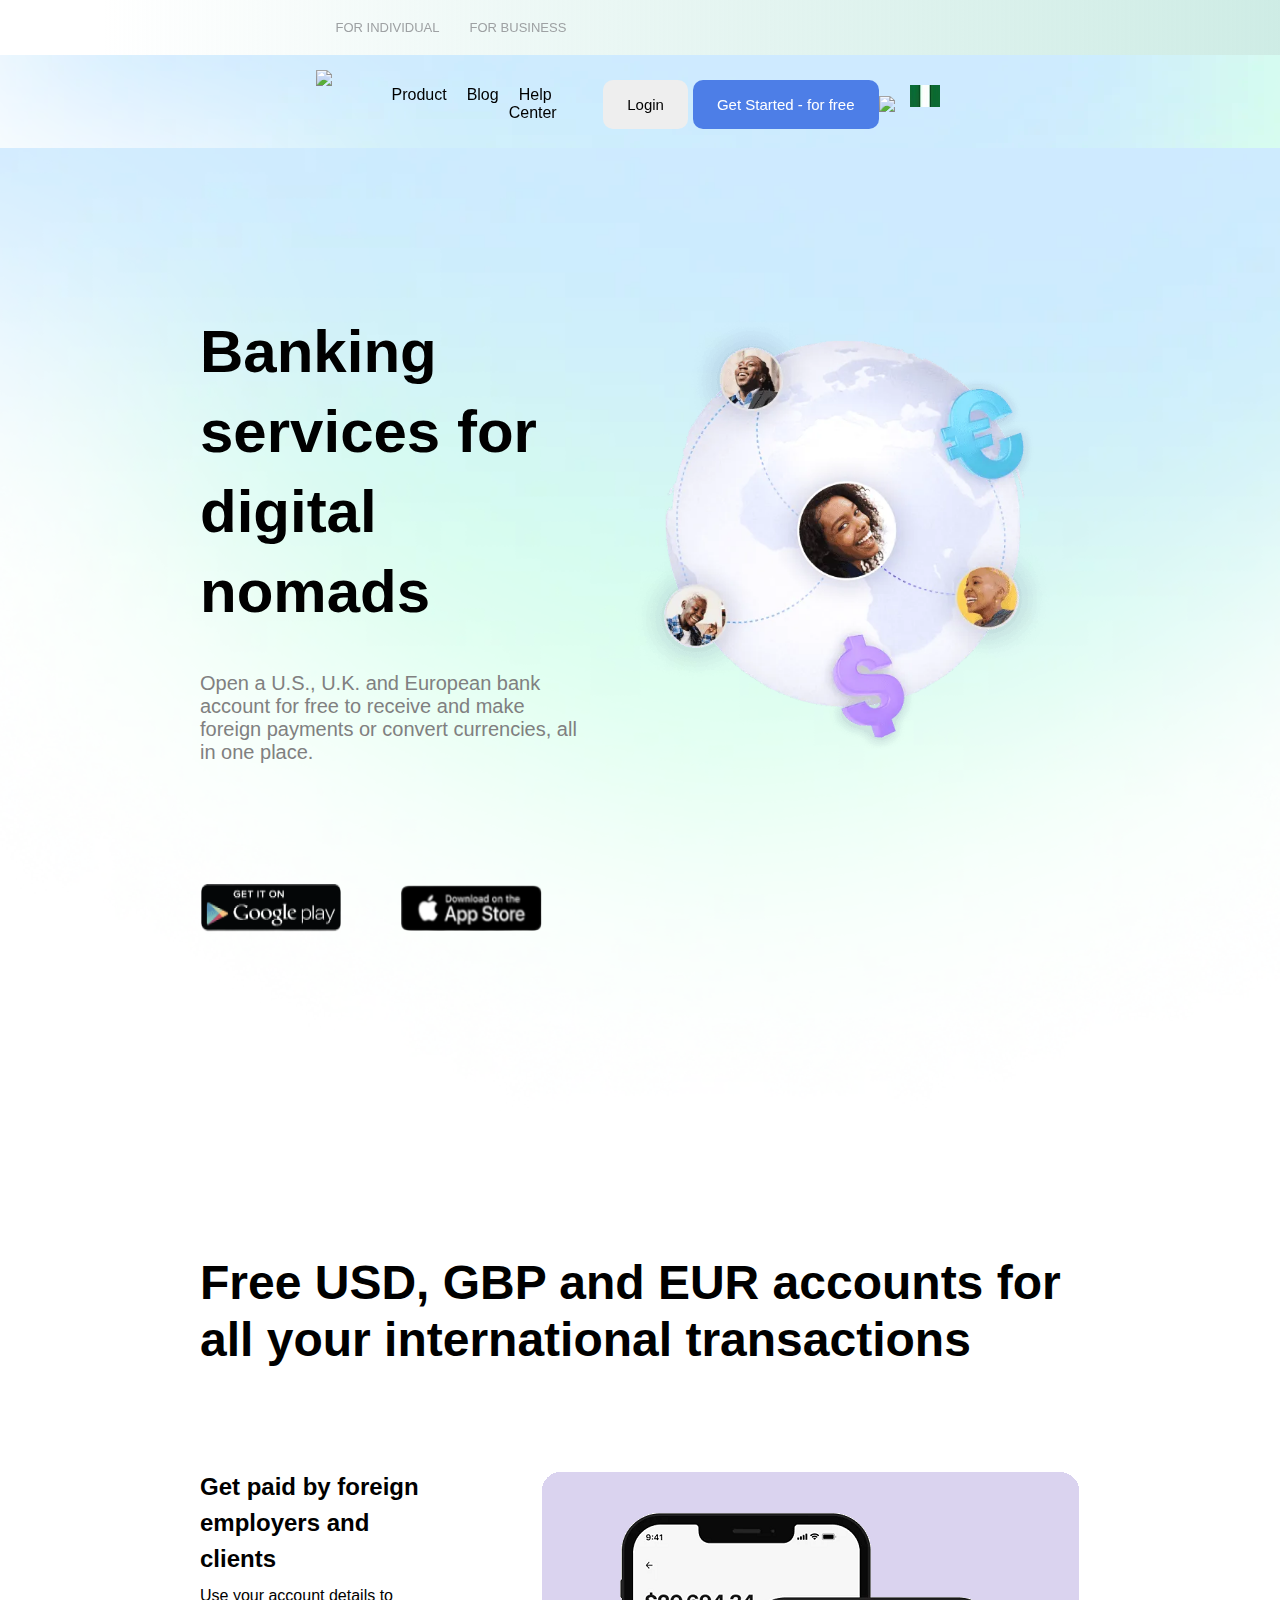
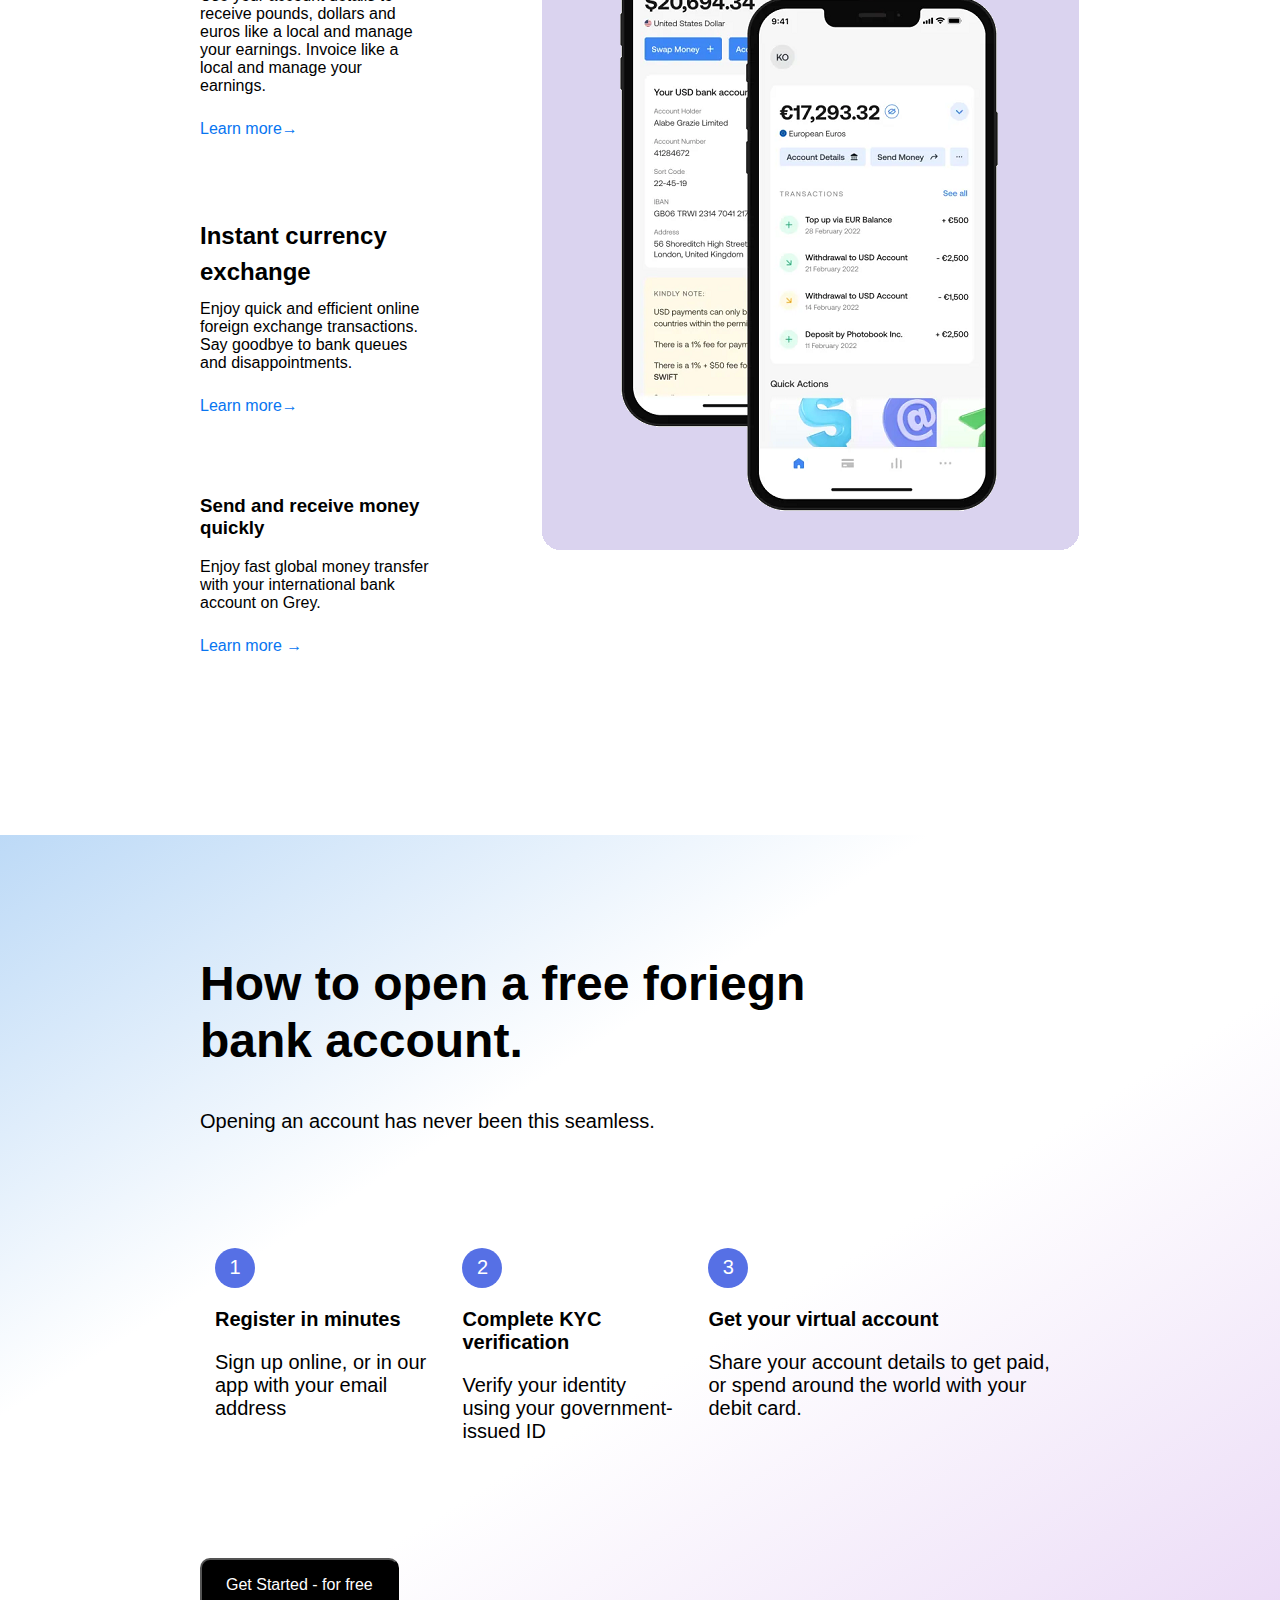
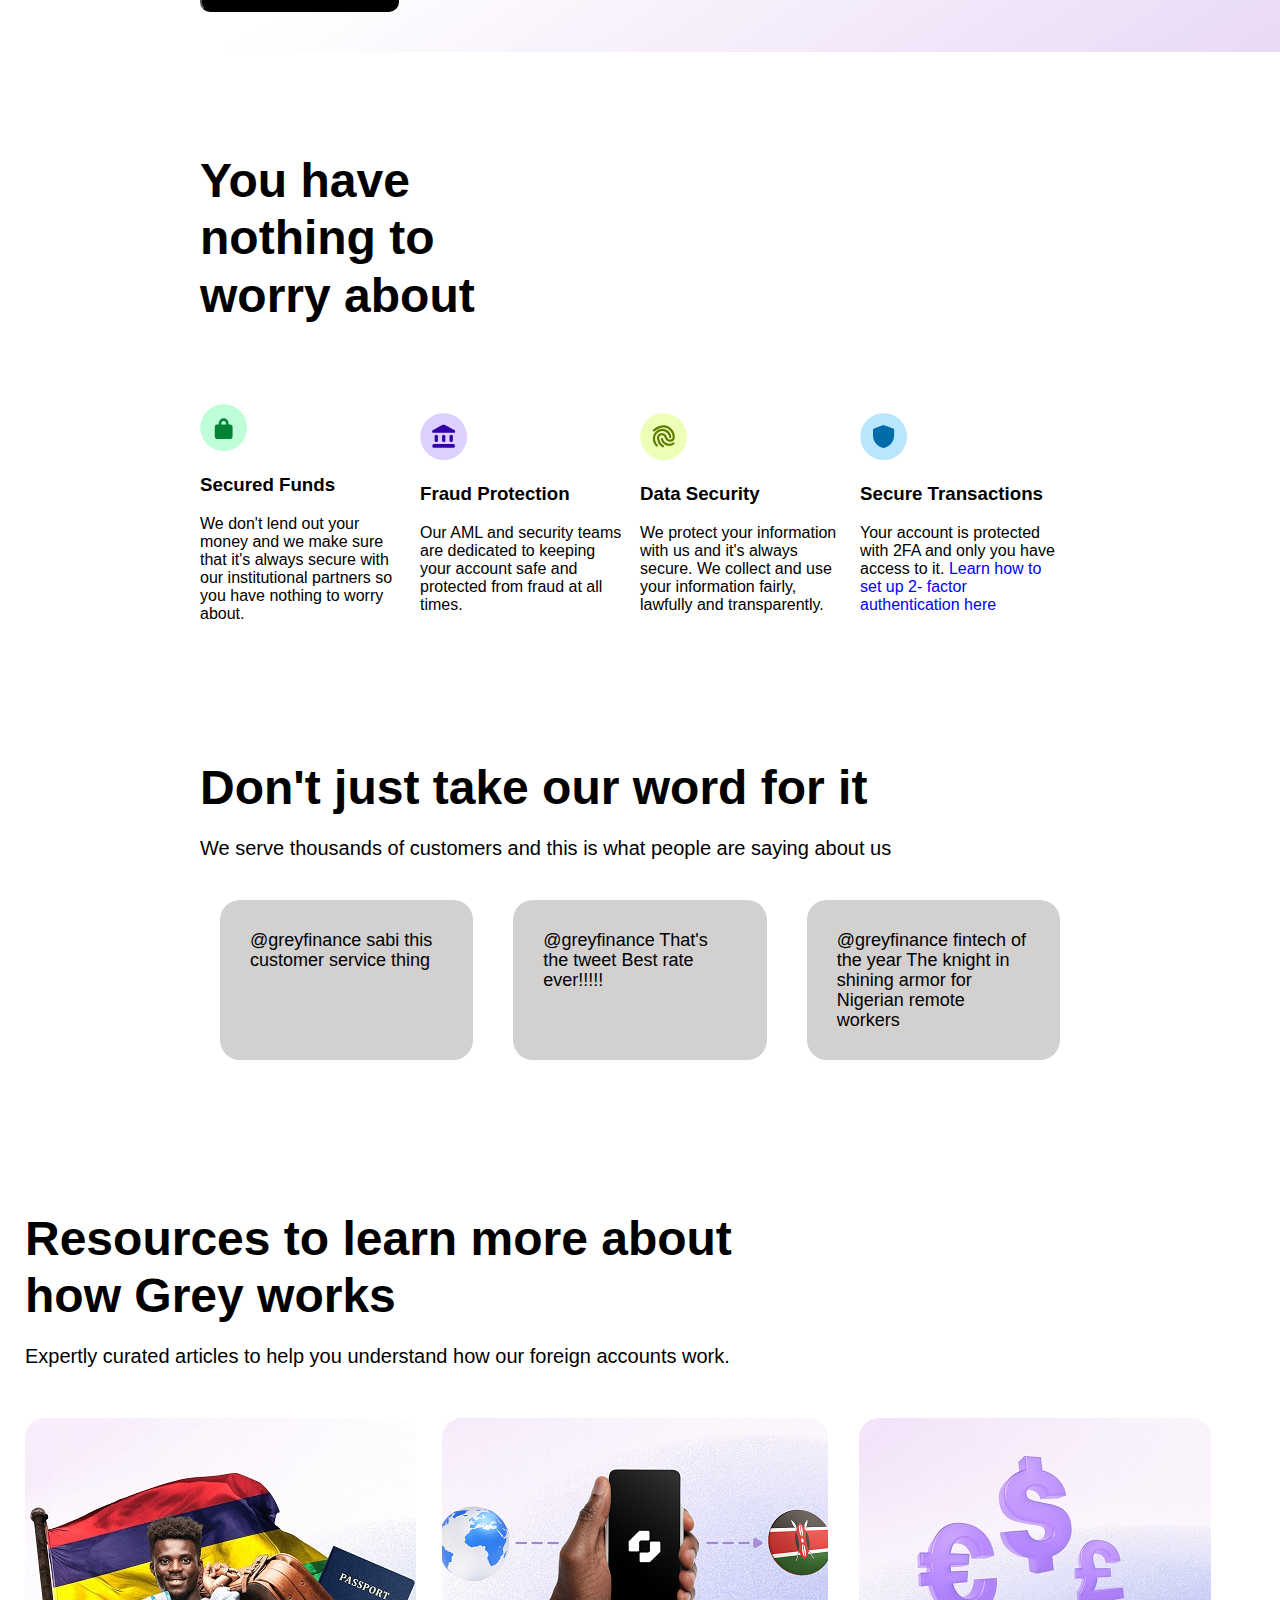
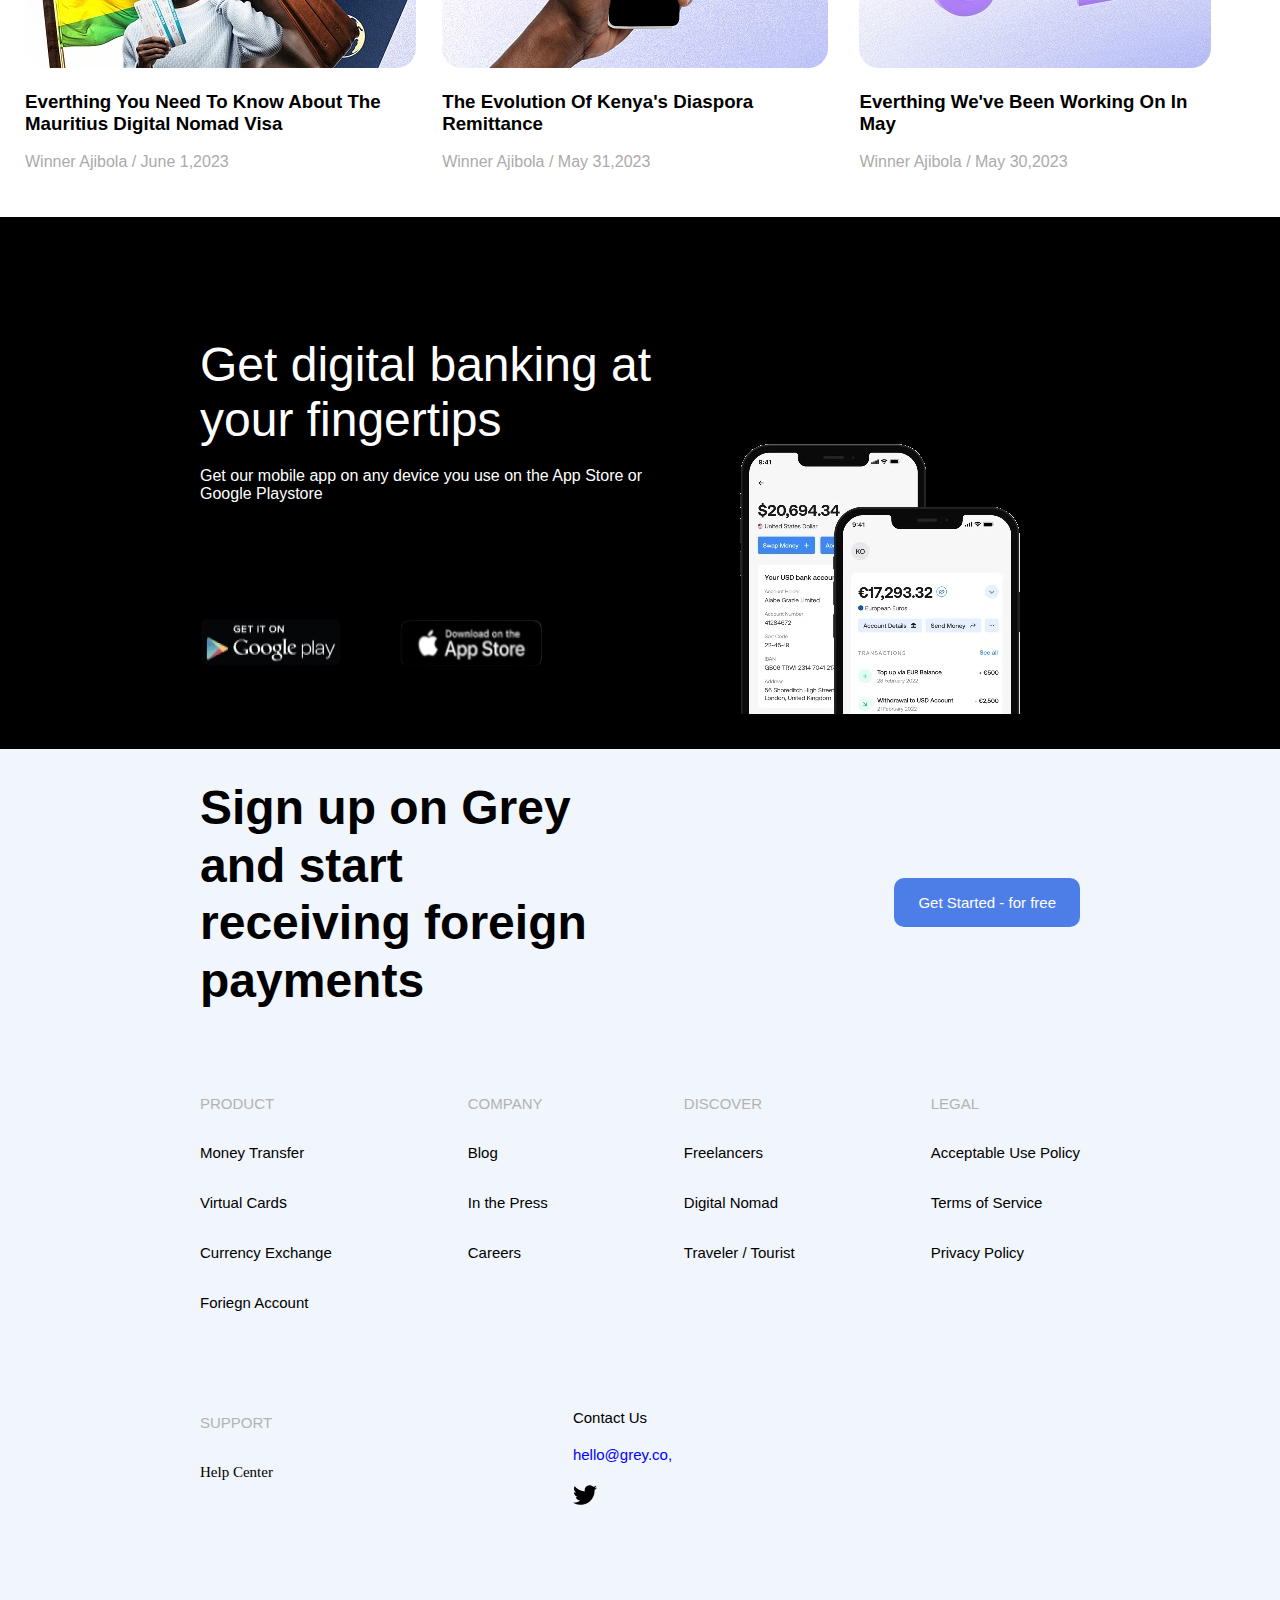
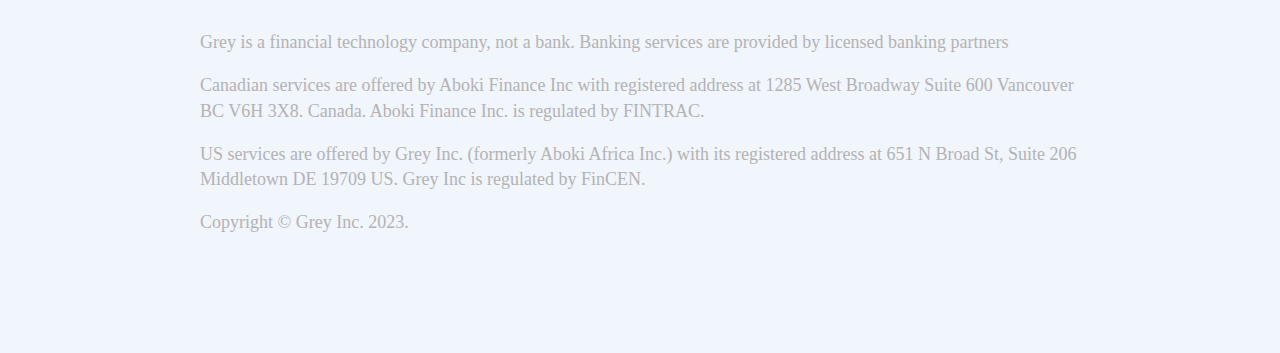
==== commit 0ccfda31: "continued mediaquery" ====
--- a/grey.html
+++ b/grey.html
@@ -35,11 +35,26 @@
                         <input class="button-get" type="button" value="Get Started - for free" name="Get Started-For Free">
                         <img src="#" class="dropdown">
                     </div>
+
+                    <div class="flag">
+                        <img src="images/Nigeria_flag.jpg">
+                    </div>
                 </div>
             </div>
         </nav>
 
-        <nav class="mobile-nav"></nav>
+        <nav class="mobile-nav">
+            <div class="mlogo">
+                <img src="../grey/images/grey logo.webp">
+            </div>
+            <div class="flag">
+                <img src="images/Nigeria_flag.jpg">
+            </div class="menubutton">
+                <div></div>
+                <div></div>
+                <div></div>
+            </div>         
+        </nav>
 
     </section>
 
@@ -102,24 +117,33 @@
             <p>Opening an account has never been this seamless.</p>
 
             <div class="section3-list">
-                <ol>
-
-                    <li>
+                <div class="list1">
+                    <div class="number">
+                        <p>1</p>
+                    </div>
+                    <div class="sect3li">
                         <h3>Register in minutes</h3>
                         <p>Sign up online, or in our app with your email address</p>
-                    </li>
-
-                    <li>
+                    </div>
+                </div>
+                <div class="list1">
+                    <div class="number">
+                        <p>2</p>
+                    </div>
+                    <div class="sect3li">
                         <h3>Complete KYC verification</h3>
                         <p>Verify your identity using your government-issued ID</p>
-                    </li>
-
-                    <li>
+                    </div>
+                </div>
+                <div class="list1">
+                    <div class="number">
+                        <p>3</p>
+                    </div>
+                    <div class="sect3li">
                         <h3>Get your virtual account</h3>
                         <p>Share your account details to get paid, or spend around the world with your debit card.</p>
-                    </li>
-
-                </ol>
+                    </div>
+                </div>
             </div>
 
             <button class="getstarted">Get Started - for free</button>
--- a/style.css
+++ b/style.css
@@ -111,6 +111,11 @@
     font-size: 15px;
     font-family: sans-serif;
     border-style: none;
+}
+
+.flag{
+    margin-top: 25px;
+    margin-right: 25px;
 }
 
 /* section 1 including nav bar*/
@@ -126,7 +131,7 @@
 }
 
 .intro{
-    margin: 100px 315.5px;
+    margin: 100px 200px;
     padding: 14px 0px 140px 0px;
     display: flex;
     align-content: center;
@@ -178,7 +183,7 @@
 
 .section2{
     background-color: white;
-    margin: 100px 315.5px;
+    margin: 100px 200px;
 }
 
 .section2 h1{
@@ -296,7 +301,7 @@
 }
 
 .sec3body{
-    margin: 0px 315.5px;
+    margin: 0px 200px;
     padding-top: 80px;
     padding-bottom: 40px;
 }
@@ -315,18 +320,34 @@
     font-size: 20px;
 }
 
-.section3-list ol{
+.section3-list{
     display: flex;
     margin: 80px 0px;
-}
-
-.section3-list ol li{
-    margin-right: 100px;
+    justify-content: space-between;
+    box-sizing: content-box;
+}
+
+.number p{
+    width: 40px;
+    height: 40px;
+    color: #fff;
+    background-color: #5670e5;
+    border-radius: 50px;
+    justify-content: center;
+    align-items: center;
+    margin-bottom: 20px;
+    display: flex;
+}
+.list1{
+    padding: 15px;
+    
+}
+.sect3li{
     font-family: sans-serif;
     font-size: 20px;
 }
 
-.section3-list ol li h3{
+.sect3li h3{
     font-family: sans-serif;
     font-weight: 600;
     font-size: 20px;
@@ -346,7 +367,7 @@
 /* section 4 */
 
 .section4{
-    margin: 170px 315.5px;
+    margin: 100px 200px;
 }
 
 .sec4body h2{
@@ -367,12 +388,14 @@
     font-size: 16px;
     list-style: none;
     padding: 0%;
-    justify-content:space-between;
+    justify-content:space-around;
+    width: 100%;   
+    align-items: center;
 }
 
 .li{
     padding-right: 15px;
-    max-width: 25%;
+    width: 50%;
     
 }
 
@@ -388,7 +411,7 @@
 /*section 5*/
 
 .section5{
-    margin: 120px 315.5px;
+    margin: 120px 200px;
 }
 .section5 h2{
     color: #000;
@@ -409,9 +432,10 @@
     list-style: none;
     font-family: sans-serif;
     display: flex;
-    align-items: start;
+    align-items: center;
     padding: 0%;
-    justify-content: space-between;
+    justify-content: space-around;
+    width: 100%;
 }
 
 .section5-list ul li{
@@ -420,15 +444,16 @@
     font-size: 18px;
     padding: 30px 30px;
     margin: 20px 20px;
-    max-width: 30%;
-    max-height: 250px;
+    width: 30%;
+    height: 100px;
     border-radius: 20px;
+    align-items: center;
 }
 
 /*section 6*/
 
 .section6{
-    margin: 120px 315.5px;
+    margin: 120px 200px;
 }
 
 .section6 h2{
@@ -486,7 +511,7 @@
 }
 
 .sect7-body{
-    margin: 0px 326.5px;
+    margin: 0px 200px;
     display: flex;
     justify-content: space-between;
 }
@@ -523,7 +548,7 @@
 }
 
 .footer-body{
-    margin: 0px 315.5px;
+    margin: 0px 200px;
 }
 
 .header{
@@ -633,5 +658,4 @@
 
 .mobile-nav{
     display: none;
-}
-
+}--- a/mobile.css
+++ b/mobile.css
@@ -11,10 +11,29 @@
         background-size: 100%;
     }
 }
-@media only screen and (max-width: 1250px){
+@media only screen and (max-width: 1024px){
+    .fixed-nav{
+        display: none;
+    }
     .mobile-nav{
+        background-image: url(images/hero-bj.webp);
+        padding-top: 5px;
+        background-repeat: no-repeat;
+        background-position: top right;
+        background-size: cover;
+        max-width: 100%;
         display: flex;
-        margin: 0%;
+        margin: 0px;
+        padding: 10px ;
+        justify-content: space-between;
+    }
+    .mlogo img{
+        width: 150px;
+        height: 40px;
+        padding: 0%;
+        margin-top: 10px;
+        margin-left: 25px;
+        align-content: flex-start;
     }
     .intro{
         flex-direction: column;
@@ -35,6 +54,9 @@
         margin: 0px;
         padding: 10px 25px;
     }
+    .section3-list{
+        flex-wrap: wrap;
+    }
     .section4{
         margin: 0%;
         padding: 50px 25px;
@@ -43,18 +65,21 @@
         margin-right: 50%;
     }
     .section4-list{
-        flex-wrap: wrap;
-        max-width: 100%;
-        justify-items: flex-start;
+        flex-direction: column;
+        width: 100%;
     }
-    .li{
-        max-width: 40%;
-    }
+    
     .section5{
         margin: 0%;
         padding: 10px 25px;
     }
-
+    .section5-list ul{
+        flex-wrap: wrap;
+        flex-direction: column;
+    }
+    .section5-list ul li{
+        
+    }
     .sect7-body{
         margin: 0%;
         padding: 10px 25px;
@@ -65,33 +90,57 @@
         max-width: 50%;
         align-items: center;
     }
-    .section5-list ul{
-        width: auto;
-        flex-wrap: wrap;
-    }
     .footer-body{
         margin: 0%;
         padding: 10px 25px;
     }
-    
-}
-@media only screen and (max-width: 500px){
+    #footitems{
+        flex-wrap: wrap;
+    }
     #sec2body{
         flex-wrap: wrap;
         flex-direction: column;
+        margin-bottom: 100px;
     }
-    .section4-list{
+}
+@media only screen and (max-width: 500px){
+    .switch{
+        padding: 0px 25px;
+        margin: 0%;
+    }
+    .nav{
+        margin: 0%;
+    }
+    .navbar{
+        padding: 0px 25px;
+        margin: 0%;
+    }
+    .container-1{
+        display: none;
+    }
+    #log-in{
+        display: none;
+    }
+    .flag{
+        margin-top: 10px;
+        margin-right: 70px;
+    }
 
+   
+    .section5-list ul{
+        margin: 0%;
         flex-direction: column;
-        max-width: 0%;
+        
     }
-    .section5-list ul{
-        width: auto;
-        display: block;
+    .section5-list ul li{
+        max-width: 100%;
+        margin-left: 150px;
+    }
+    .sect7-img{
+        margin: 20px 20px;
     }
     #footitems{
         flex-wrap: wrap;
-
     }
     
 }
